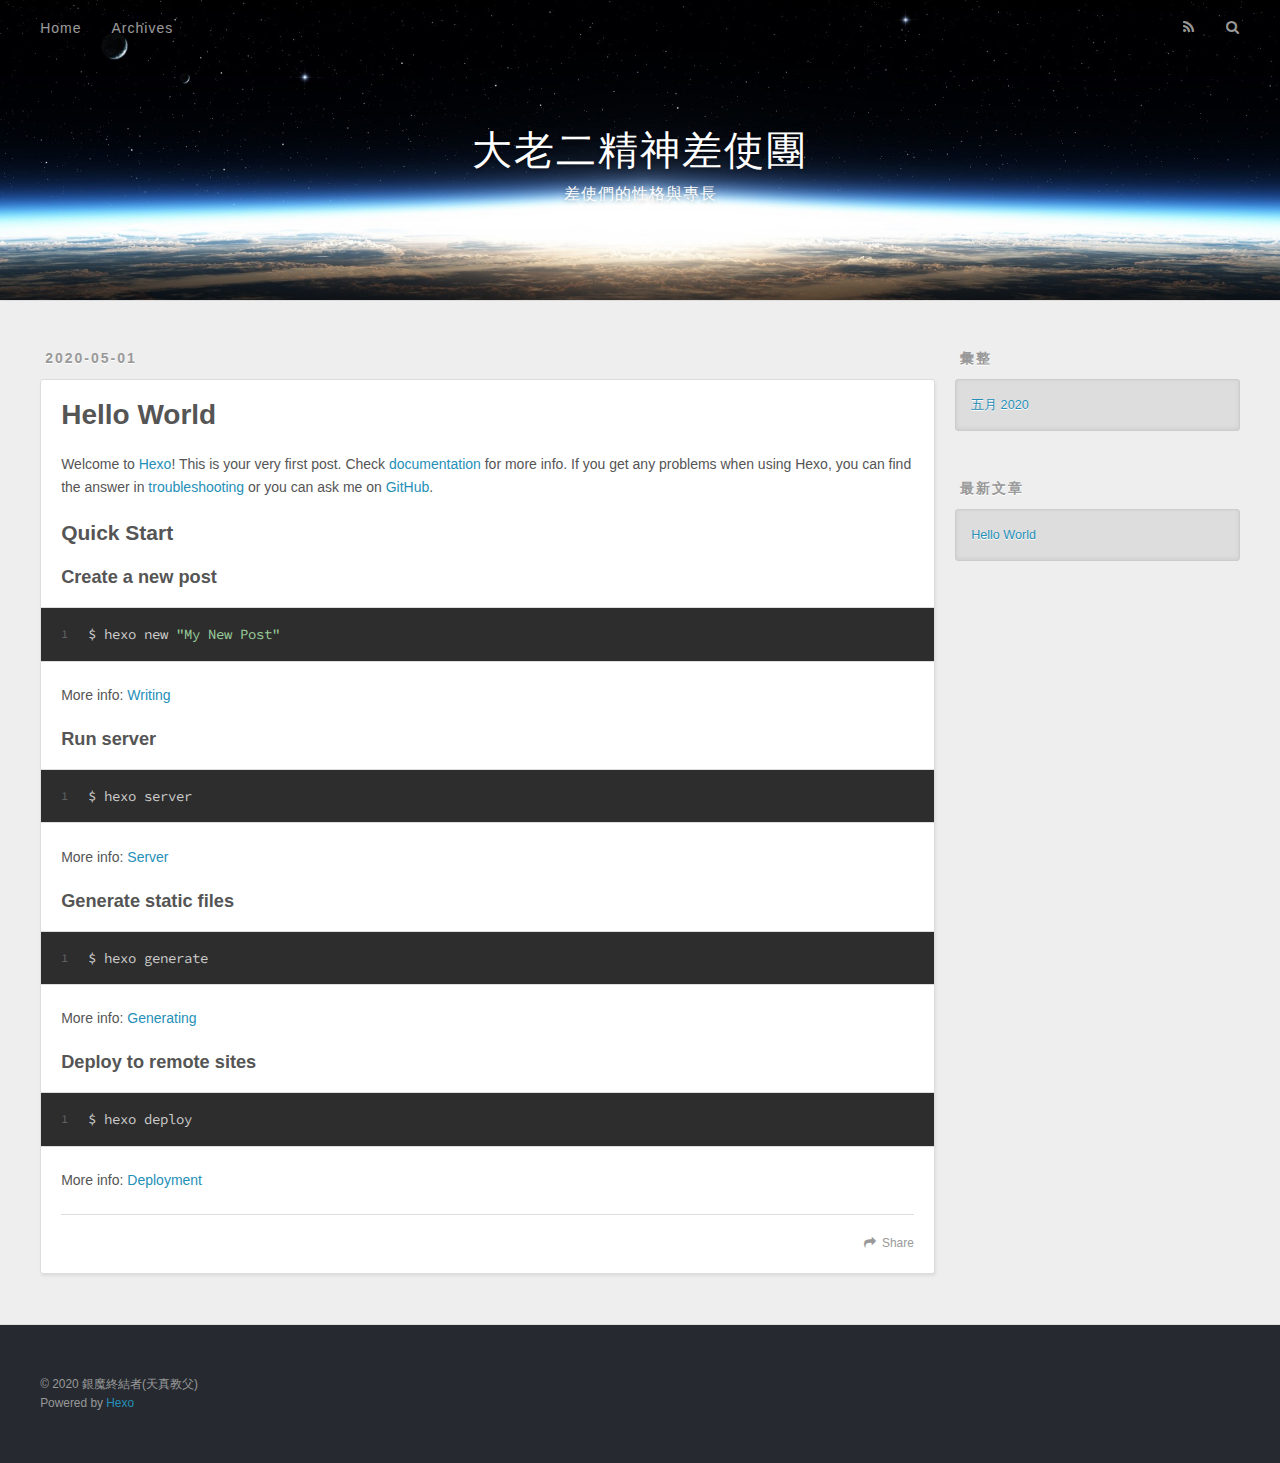
==== index.html @ 36cff86a "Site updated: 2020-05-01 23:22:20" ====
<!DOCTYPE html>
<html>
<head>
  <meta charset="utf-8">
  

  
  <title>大老二精神差使團</title>
  <meta name="viewport" content="width=device-width, initial-scale=1, maximum-scale=1">
  <meta name="description" content="歡迎進入大老二的精神世界，探討自己的性格有哪些類型">
<meta property="og:type" content="website">
<meta property="og:title" content="大老二精神差使團">
<meta property="og:url" content="http://tracy-cloud.github.io/index.html">
<meta property="og:site_name" content="大老二精神差使團">
<meta property="og:description" content="歡迎進入大老二的精神世界，探討自己的性格有哪些類型">
<meta property="og:locale" content="zh_TW">
<meta property="article:author" content="銀魔終結者(天真教父)">
<meta property="article:tag" content="顧問團、精神差使團、大老二">
<meta name="twitter:card" content="summary">
  
    <link rel="alternate" href="/atom.xml" title="大老二精神差使團" type="application/atom+xml">
  
  
    <link rel="icon" href="/favicon.png">
  
  
    <link href="//fonts.googleapis.com/css?family=Source+Code+Pro" rel="stylesheet" type="text/css">
  
  
<link rel="stylesheet" href="/css/style.css">

<meta name="generator" content="Hexo 4.2.0"></head>

<body>
  <div id="container">
    <div id="wrap">
      <header id="header">
  <div id="banner"></div>
  <div id="header-outer" class="outer">
    <div id="header-title" class="inner">
      <h1 id="logo-wrap">
        <a href="/" id="logo">大老二精神差使團</a>
      </h1>
      
        <h2 id="subtitle-wrap">
          <a href="/" id="subtitle">差使們的性格與專長</a>
        </h2>
      
    </div>
    <div id="header-inner" class="inner">
      <nav id="main-nav">
        <a id="main-nav-toggle" class="nav-icon"></a>
        
          <a class="main-nav-link" href="/">Home</a>
        
          <a class="main-nav-link" href="/archives">Archives</a>
        
      </nav>
      <nav id="sub-nav">
        
          <a id="nav-rss-link" class="nav-icon" href="/atom.xml" title="RSS Feed"></a>
        
        <a id="nav-search-btn" class="nav-icon" title="搜尋"></a>
      </nav>
      <div id="search-form-wrap">
        <form action="//google.com/search" method="get" accept-charset="UTF-8" class="search-form"><input type="search" name="q" class="search-form-input" placeholder="Search"><button type="submit" class="search-form-submit">&#xF002;</button><input type="hidden" name="sitesearch" value="http://Tracy-cloud.github.io"></form>
      </div>
    </div>
  </div>
</header>
      <div class="outer">
        <section id="main">
  
    <article id="post-hello-world" class="article article-type-post" itemscope itemprop="blogPost">
  <div class="article-meta">
    <a href="/2020/05/01/hello-world/" class="article-date">
  <time datetime="2020-05-01T14:56:53.079Z" itemprop="datePublished">2020-05-01</time>
</a>
    
  </div>
  <div class="article-inner">
    
    
      <header class="article-header">
        
  
    <h1 itemprop="name">
      <a class="article-title" href="/2020/05/01/hello-world/">Hello World</a>
    </h1>
  

      </header>
    
    <div class="article-entry" itemprop="articleBody">
      
        <p>Welcome to <a href="https://hexo.io/" target="_blank" rel="noopener">Hexo</a>! This is your very first post. Check <a href="https://hexo.io/docs/" target="_blank" rel="noopener">documentation</a> for more info. If you get any problems when using Hexo, you can find the answer in <a href="https://hexo.io/docs/troubleshooting.html" target="_blank" rel="noopener">troubleshooting</a> or you can ask me on <a href="https://github.com/hexojs/hexo/issues" target="_blank" rel="noopener">GitHub</a>.</p>
<h2 id="Quick-Start"><a href="#Quick-Start" class="headerlink" title="Quick Start"></a>Quick Start</h2><h3 id="Create-a-new-post"><a href="#Create-a-new-post" class="headerlink" title="Create a new post"></a>Create a new post</h3><figure class="highlight bash"><table><tr><td class="gutter"><pre><span class="line">1</span><br></pre></td><td class="code"><pre><span class="line">$ hexo new <span class="string">"My New Post"</span></span><br></pre></td></tr></table></figure>

<p>More info: <a href="https://hexo.io/docs/writing.html" target="_blank" rel="noopener">Writing</a></p>
<h3 id="Run-server"><a href="#Run-server" class="headerlink" title="Run server"></a>Run server</h3><figure class="highlight bash"><table><tr><td class="gutter"><pre><span class="line">1</span><br></pre></td><td class="code"><pre><span class="line">$ hexo server</span><br></pre></td></tr></table></figure>

<p>More info: <a href="https://hexo.io/docs/server.html" target="_blank" rel="noopener">Server</a></p>
<h3 id="Generate-static-files"><a href="#Generate-static-files" class="headerlink" title="Generate static files"></a>Generate static files</h3><figure class="highlight bash"><table><tr><td class="gutter"><pre><span class="line">1</span><br></pre></td><td class="code"><pre><span class="line">$ hexo generate</span><br></pre></td></tr></table></figure>

<p>More info: <a href="https://hexo.io/docs/generating.html" target="_blank" rel="noopener">Generating</a></p>
<h3 id="Deploy-to-remote-sites"><a href="#Deploy-to-remote-sites" class="headerlink" title="Deploy to remote sites"></a>Deploy to remote sites</h3><figure class="highlight bash"><table><tr><td class="gutter"><pre><span class="line">1</span><br></pre></td><td class="code"><pre><span class="line">$ hexo deploy</span><br></pre></td></tr></table></figure>

<p>More info: <a href="https://hexo.io/docs/one-command-deployment.html" target="_blank" rel="noopener">Deployment</a></p>

      
    </div>
    <footer class="article-footer">
      <a data-url="http://tracy-cloud.github.io/2020/05/01/hello-world/" data-id="ck9ocinvw0000j4vph71w28mg" class="article-share-link">Share</a>
      
      
    </footer>
  </div>
  
</article>


  


</section>
        
          <aside id="sidebar">
  
    

  
    

  
    
  
    
  <div class="widget-wrap">
    <h3 class="widget-title">彙整</h3>
    <div class="widget">
      <ul class="archive-list"><li class="archive-list-item"><a class="archive-list-link" href="/archives/2020/05/">五月 2020</a></li></ul>
    </div>
  </div>


  
    
  <div class="widget-wrap">
    <h3 class="widget-title">最新文章</h3>
    <div class="widget">
      <ul>
        
          <li>
            <a href="/2020/05/01/hello-world/">Hello World</a>
          </li>
        
      </ul>
    </div>
  </div>

  
</aside>
        
      </div>
      <footer id="footer">
  
  <div class="outer">
    <div id="footer-info" class="inner">
      &copy; 2020 銀魔終結者(天真教父)<br>
      Powered by <a href="http://hexo.io/" target="_blank">Hexo</a>
    </div>
  </div>
</footer>
    </div>
    <nav id="mobile-nav">
  
    <a href="/" class="mobile-nav-link">Home</a>
  
    <a href="/archives" class="mobile-nav-link">Archives</a>
  
</nav>
    

<script src="//ajax.googleapis.com/ajax/libs/jquery/2.0.3/jquery.min.js"></script>


  
<link rel="stylesheet" href="/fancybox/jquery.fancybox.css">

  
<script src="/fancybox/jquery.fancybox.pack.js"></script>




<script src="/js/script.js"></script>




  </div>
</body>
</html>
---- css/style.css ----
body {
  width: 100%;
}
body:before,
body:after {
  content: "";
  display: table;
}
body:after {
  clear: both;
}
html,
body,
div,
span,
applet,
object,
iframe,
h1,
h2,
h3,
h4,
h5,
h6,
p,
blockquote,
pre,
a,
abbr,
acronym,
address,
big,
cite,
code,
del,
dfn,
em,
img,
ins,
kbd,
q,
s,
samp,
small,
strike,
strong,
sub,
sup,
tt,
var,
dl,
dt,
dd,
ol,
ul,
li,
fieldset,
form,
label,
legend,
table,
caption,
tbody,
tfoot,
thead,
tr,
th,
td {
  margin: 0;
  padding: 0;
  border: 0;
  outline: 0;
  font-weight: inherit;
  font-style: inherit;
  font-family: inherit;
  font-size: 100%;
  vertical-align: baseline;
}
body {
  line-height: 1;
  color: #000;
  background: #fff;
}
ol,
ul {
  list-style: none;
}
table {
  border-collapse: separate;
  border-spacing: 0;
  vertical-align: middle;
}
caption,
th,
td {
  text-align: left;
  font-weight: normal;
  vertical-align: middle;
}
a img {
  border: none;
}
input,
button {
  margin: 0;
  padding: 0;
}
input::-moz-focus-inner,
button::-moz-focus-inner {
  border: 0;
  padding: 0;
}
@font-face {
  font-family: FontAwesome;
  font-style: normal;
  font-weight: normal;
  src: url("fonts/fontawesome-webfont.eot?v=#4.0.3");
  src: url("fonts/fontawesome-webfont.eot?#iefix&v=#4.0.3") format("embedded-opentype"), url("fonts/fontawesome-webfont.woff?v=#4.0.3") format("woff"), url("fonts/fontawesome-webfont.ttf?v=#4.0.3") format("truetype"), url("fonts/fontawesome-webfont.svg#fontawesomeregular?v=#4.0.3") format("svg");
}
html,
body,
#container {
  height: 100%;
}
body {
  background: #eee;
  font: 14px -apple-system, BlinkMacSystemFont, "Segoe UI", "Roboto", "Oxygen", "Ubuntu", "Cantarell", "Fira Sans", "Droid Sans", "Helvetica Neue", sans-serif;
  -webkit-text-size-adjust: 100%;
}
.outer {
  max-width: 1220px;
  margin: 0 auto;
  padding: 0 20px;
}
.outer:before,
.outer:after {
  content: "";
  display: table;
}
.outer:after {
  clear: both;
}
.inner {
  display: inline;
  float: left;
  width: 98.33333333333333%;
  margin: 0 0.833333333333333%;
}
.left,
.alignleft {
  float: left;
}
.right,
.alignright {
  float: right;
}
.clear {
  clear: both;
}
#container {
  position: relative;
}
.mobile-nav-on {
  overflow: hidden;
}
#wrap {
  height: 100%;
  width: 100%;
  position: absolute;
  top: 0;
  left: 0;
  -webkit-transition: 0.2s ease-out;
  -moz-transition: 0.2s ease-out;
  -ms-transition: 0.2s ease-out;
  transition: 0.2s ease-out;
  z-index: 1;
  background: #eee;
}
.mobile-nav-on #wrap {
  left: 280px;
}
@media screen and (min-width: 768px) {
  #main {
    display: inline;
    float: left;
    width: 73.33333333333333%;
    margin: 0 0.833333333333333%;
  }
}
.article-date,
.article-category-link,
.archive-year,
.widget-title {
  text-decoration: none;
  text-transform: uppercase;
  letter-spacing: 2px;
  color: #999;
  margin-bottom: 1em;
  margin-left: 5px;
  line-height: 1em;
  text-shadow: 0 1px #fff;
  font-weight: bold;
}
.article-inner,
.archive-article-inner {
  background: #fff;
  -webkit-box-shadow: 1px 2px 3px #ddd;
  box-shadow: 1px 2px 3px #ddd;
  border: 1px solid #ddd;
  border-radius: 3px;
}
.article-entry h1,
.widget h1 {
  font-size: 2em;
}
.article-entry h2,
.widget h2 {
  font-size: 1.5em;
}
.article-entry h3,
.widget h3 {
  font-size: 1.3em;
}
.article-entry h4,
.widget h4 {
  font-size: 1.2em;
}
.article-entry h5,
.widget h5 {
  font-size: 1em;
}
.article-entry h6,
.widget h6 {
  font-size: 1em;
  color: #999;
}
.article-entry hr,
.widget hr {
  border: 1px dashed #ddd;
}
.article-entry strong,
.widget strong {
  font-weight: bold;
}
.article-entry em,
.widget em,
.article-entry cite,
.widget cite {
  font-style: italic;
}
.article-entry sup,
.widget sup,
.article-entry sub,
.widget sub {
  font-size: 0.75em;
  line-height: 0;
  position: relative;
  vertical-align: baseline;
}
.article-entry sup,
.widget sup {
  top: -0.5em;
}
.article-entry sub,
.widget sub {
  bottom: -0.2em;
}
.article-entry small,
.widget small {
  font-size: 0.85em;
}
.article-entry acronym,
.widget acronym,
.article-entry abbr,
.widget abbr {
  border-bottom: 1px dotted;
}
.article-entry ul,
.widget ul,
.article-entry ol,
.widget ol,
.article-entry dl,
.widget dl {
  margin: 0 20px;
  line-height: 1.6em;
}
.article-entry ul ul,
.widget ul ul,
.article-entry ol ul,
.widget ol ul,
.article-entry ul ol,
.widget ul ol,
.article-entry ol ol,
.widget ol ol {
  margin-top: 0;
  margin-bottom: 0;
}
.article-entry ul,
.widget ul {
  list-style: disc;
}
.article-entry ol,
.widget ol {
  list-style: decimal;
}
.article-entry dt,
.widget dt {
  font-weight: bold;
}
#header {
  height: 300px;
  position: relative;
  border-bottom: 1px solid #ddd;
}
#header:before,
#header:after {
  content: "";
  position: absolute;
  left: 0;
  right: 0;
  height: 40px;
}
#header:before {
  top: 0;
  background: -webkit-linear-gradient(rgba(0,0,0,0.2), transparent);
  background: -moz-linear-gradient(rgba(0,0,0,0.2), transparent);
  background: -ms-linear-gradient(rgba(0,0,0,0.2), transparent);
  background: linear-gradient(rgba(0,0,0,0.2), transparent);
}
#header:after {
  bottom: 0;
  background: -webkit-linear-gradient(transparent, rgba(0,0,0,0.2));
  background: -moz-linear-gradient(transparent, rgba(0,0,0,0.2));
  background: -ms-linear-gradient(transparent, rgba(0,0,0,0.2));
  background: linear-gradient(transparent, rgba(0,0,0,0.2));
}
#header-outer {
  height: 100%;
  position: relative;
}
#header-inner {
  position: relative;
  overflow: hidden;
}
#banner {
  position: absolute;
  top: 0;
  left: 0;
  width: 100%;
  height: 100%;
  background: url("images/banner.jpg") center #000;
  -webkit-background-size: cover;
  -moz-background-size: cover;
  background-size: cover;
  z-index: -1;
}
#header-title {
  text-align: center;
  height: 40px;
  position: absolute;
  top: 50%;
  left: 0;
  margin-top: -20px;
}
#logo,
#subtitle {
  text-decoration: none;
  color: #fff;
  font-weight: 300;
  text-shadow: 0 1px 4px rgba(0,0,0,0.3);
}
#logo {
  font-size: 40px;
  line-height: 40px;
  letter-spacing: 2px;
}
#subtitle {
  font-size: 16px;
  line-height: 16px;
  letter-spacing: 1px;
}
#subtitle-wrap {
  margin-top: 16px;
}
#main-nav {
  float: left;
  margin-left: -15px;
}
.nav-icon,
.main-nav-link {
  float: left;
  color: #fff;
  opacity: 0.6;
  text-decoration: none;
  text-shadow: 0 1px rgba(0,0,0,0.2);
  -webkit-transition: opacity 0.2s;
  -moz-transition: opacity 0.2s;
  -ms-transition: opacity 0.2s;
  transition: opacity 0.2s;
  display: block;
  padding: 20px 15px;
}
.nav-icon:hover,
.main-nav-link:hover {
  opacity: 1;
}
.nav-icon {
  font-family: FontAwesome;
  text-align: center;
  font-size: 14px;
  width: 14px;
  height: 14px;
  padding: 20px 15px;
  position: relative;
  cursor: pointer;
}
.main-nav-link {
  font-weight: 300;
  letter-spacing: 1px;
}
@media screen and (max-width: 479px) {
  .main-nav-link {
    display: none;
  }
}
#main-nav-toggle {
  display: none;
}
#main-nav-toggle:before {
  content: "\f0c9";
}
@media screen and (max-width: 479px) {
  #main-nav-toggle {
    display: block;
  }
}
#sub-nav {
  float: right;
  margin-right: -15px;
}
#nav-rss-link:before {
  content: "\f09e";
}
#nav-search-btn:before {
  content: "\f002";
}
#search-form-wrap {
  position: absolute;
  top: 15px;
  width: 150px;
  height: 30px;
  right: -150px;
  opacity: 0;
  -webkit-transition: 0.2s ease-out;
  -moz-transition: 0.2s ease-out;
  -ms-transition: 0.2s ease-out;
  transition: 0.2s ease-out;
}
#search-form-wrap.on {
  opacity: 1;
  right: 0;
}
@media screen and (max-width: 479px) {
  #search-form-wrap {
    width: 100%;
    right: -100%;
  }
}
.search-form {
  position: absolute;
  top: 0;
  left: 0;
  right: 0;
  background: #fff;
  padding: 5px 15px;
  border-radius: 15px;
  -webkit-box-shadow: 0 0 10px rgba(0,0,0,0.3);
  box-shadow: 0 0 10px rgba(0,0,0,0.3);
}
.search-form-input {
  border: none;
  background: none;
  color: #555;
  width: 100%;
  font: 13px -apple-system, BlinkMacSystemFont, "Segoe UI", "Roboto", "Oxygen", "Ubuntu", "Cantarell", "Fira Sans", "Droid Sans", "Helvetica Neue", sans-serif;
  outline: none;
}
.search-form-input::-webkit-search-results-decoration,
.search-form-input::-webkit-search-cancel-button {
  -webkit-appearance: none;
}
.search-form-submit {
  position: absolute;
  top: 50%;
  right: 10px;
  margin-top: -7px;
  font: 13px FontAwesome;
  border: none;
  background: none;
  color: #bbb;
  cursor: pointer;
}
.search-form-submit:hover,
.search-form-submit:focus {
  color: #777;
}
.article {
  margin: 50px 0;
}
.article-inner {
  overflow: hidden;
}
.article-meta:before,
.article-meta:after {
  content: "";
  display: table;
}
.article-meta:after {
  clear: both;
}
.article-date {
  float: left;
}
.article-category {
  float: left;
  line-height: 1em;
  color: #ccc;
  text-shadow: 0 1px #fff;
  margin-left: 8px;
}
.article-category:before {
  content: "\2022";
}
.article-category-link {
  margin: 0 12px 1em;
}
.article-header {
  padding: 20px 20px 0;
}
.article-title {
  text-decoration: none;
  font-size: 2em;
  font-weight: bold;
  color: #555;
  line-height: 1.1em;
  -webkit-transition: color 0.2s;
  -moz-transition: color 0.2s;
  -ms-transition: color 0.2s;
  transition: color 0.2s;
}
a.article-title:hover {
  color: #258fb8;
}
.article-entry {
  color: #555;
  padding: 0 20px;
}
.article-entry:before,
.article-entry:after {
  content: "";
  display: table;
}
.article-entry:after {
  clear: both;
}
.article-entry p,
.article-entry table {
  line-height: 1.6em;
  margin: 1.6em 0;
}
.article-entry h1,
.article-entry h2,
.article-entry h3,
.article-entry h4,
.article-entry h5,
.article-entry h6 {
  font-weight: bold;
}
.article-entry h1,
.article-entry h2,
.article-entry h3,
.article-entry h4,
.article-entry h5,
.article-entry h6 {
  line-height: 1.1em;
  margin: 1.1em 0;
}
.article-entry a {
  color: #258fb8;
  text-decoration: none;
}
.article-entry a:hover {
  text-decoration: underline;
}
.article-entry ul,
.article-entry ol,
.article-entry dl {
  margin-top: 1.6em;
  margin-bottom: 1.6em;
}
.article-entry img,
.article-entry video {
  max-width: 100%;
  height: auto;
  display: block;
  margin: auto;
}
.article-entry iframe {
  border: none;
}
.article-entry table {
  width: 100%;
  border-collapse: collapse;
  border-spacing: 0;
}
.article-entry th {
  font-weight: bold;
  border-bottom: 3px solid #ddd;
  padding-bottom: 0.5em;
}
.article-entry td {
  border-bottom: 1px solid #ddd;
  padding: 10px 0;
}
.article-entry blockquote {
  font-family: Georgia, "Times New Roman", serif;
  font-size: 1.4em;
  margin: 1.6em 20px;
  text-align: center;
}
.article-entry blockquote footer {
  font-size: 14px;
  margin: 1.6em 0;
  font-family: -apple-system, BlinkMacSystemFont, "Segoe UI", "Roboto", "Oxygen", "Ubuntu", "Cantarell", "Fira Sans", "Droid Sans", "Helvetica Neue", sans-serif;
}
.article-entry blockquote footer cite:before {
  content: "—";
  padding: 0 0.5em;
}
.article-entry .pullquote {
  text-align: left;
  width: 45%;
  margin: 0;
}
.article-entry .pullquote.left {
  margin-left: 0.5em;
  margin-right: 1em;
}
.article-entry .pullquote.right {
  margin-right: 0.5em;
  margin-left: 1em;
}
.article-entry .caption {
  color: #999;
  display: block;
  font-size: 0.9em;
  margin-top: 0.5em;
  position: relative;
  text-align: center;
}
.article-entry .video-container {
  position: relative;
  padding-top: 56.25%;
  height: 0;
  overflow: hidden;
}
.article-entry .video-container iframe,
.article-entry .video-container object,
.article-entry .video-container embed {
  position: absolute;
  top: 0;
  left: 0;
  width: 100%;
  height: 100%;
  margin-top: 0;
}
.article-more-link a {
  display: inline-block;
  line-height: 1em;
  padding: 6px 15px;
  border-radius: 15px;
  background: #eee;
  color: #999;
  text-shadow: 0 1px #fff;
  text-decoration: none;
}
.article-more-link a:hover {
  background: #258fb8;
  color: #fff;
  text-decoration: none;
  text-shadow: 0 1px #1e7293;
}
.article-footer {
  font-size: 0.85em;
  line-height: 1.6em;
  border-top: 1px solid #ddd;
  padding-top: 1.6em;
  margin: 0 20px 20px;
}
.article-footer:before,
.article-footer:after {
  content: "";
  display: table;
}
.article-footer:after {
  clear: both;
}
.article-footer a {
  color: #999;
  text-decoration: none;
}
.article-footer a:hover {
  color: #555;
}
.article-tag-list-item {
  float: left;
  margin-right: 10px;
}
.article-tag-list-link:before {
  content: "#";
}
.article-comment-link {
  float: right;
}
.article-comment-link:before {
  content: "\f075";
  font-family: FontAwesome;
  padding-right: 8px;
}
.article-share-link {
  cursor: pointer;
  float: right;
  margin-left: 20px;
}
.article-share-link:before {
  content: "\f064";
  font-family: FontAwesome;
  padding-right: 6px;
}
#article-nav {
  position: relative;
}
#article-nav:before,
#article-nav:after {
  content: "";
  display: table;
}
#article-nav:after {
  clear: both;
}
@media screen and (min-width: 768px) {
  #article-nav {
    margin: 50px 0;
  }
  #article-nav:before {
    width: 8px;
    height: 8px;
    position: absolute;
    top: 50%;
    left: 50%;
    margin-top: -4px;
    margin-left: -4px;
    content: "";
    border-radius: 50%;
    background: #ddd;
    -webkit-box-shadow: 0 1px 2px #fff;
    box-shadow: 0 1px 2px #fff;
  }
}
.article-nav-link-wrap {
  text-decoration: none;
  text-shadow: 0 1px #fff;
  color: #999;
  -webkit-box-sizing: border-box;
  -moz-box-sizing: border-box;
  box-sizing: border-box;
  margin-top: 50px;
  text-align: center;
  display: block;
}
.article-nav-link-wrap:hover {
  color: #555;
}
@media screen and (min-width: 768px) {
  .article-nav-link-wrap {
    width: 50%;
    margin-top: 0;
  }
}
@media screen and (min-width: 768px) {
  #article-nav-newer {
    float: left;
    text-align: right;
    padding-right: 20px;
  }
}
@media screen and (min-width: 768px) {
  #article-nav-older {
    float: right;
    text-align: left;
    padding-left: 20px;
  }
}
.article-nav-caption {
  text-transform: uppercase;
  letter-spacing: 2px;
  color: #ddd;
  line-height: 1em;
  font-weight: bold;
}
#article-nav-newer .article-nav-caption {
  margin-right: -2px;
}
.article-nav-title {
  font-size: 0.85em;
  line-height: 1.6em;
  margin-top: 0.5em;
}
.article-share-box {
  position: absolute;
  display: none;
  background: #fff;
  -webkit-box-shadow: 1px 2px 10px rgba(0,0,0,0.2);
  box-shadow: 1px 2px 10px rgba(0,0,0,0.2);
  border-radius: 3px;
  margin-left: -145px;
  overflow: hidden;
  z-index: 1;
}
.article-share-box.on {
  display: block;
}
.article-share-input {
  width: 100%;
  background: none;
  -webkit-box-sizing: border-box;
  -moz-box-sizing: border-box;
  box-sizing: border-box;
  font: 14px -apple-system, BlinkMacSystemFont, "Segoe UI", "Roboto", "Oxygen", "Ubuntu", "Cantarell", "Fira Sans", "Droid Sans", "Helvetica Neue", sans-serif;
  padding: 0 15px;
  color: #555;
  outline: none;
  border: 1px solid #ddd;
  border-radius: 3px 3px 0 0;
  height: 36px;
  line-height: 36px;
}
.article-share-links {
  background: #eee;
}
.article-share-links:before,
.article-share-links:after {
  content: "";
  display: table;
}
.article-share-links:after {
  clear: both;
}
.article-share-twitter,
.article-share-facebook,
.article-share-pinterest,
.article-share-google {
  width: 50px;
  height: 36px;
  display: block;
  float: left;
  position: relative;
  color: #999;
  text-shadow: 0 1px #fff;
}
.article-share-twitter:before,
.article-share-facebook:before,
.article-share-pinterest:before,
.article-share-google:before {
  font-size: 20px;
  font-family: FontAwesome;
  width: 20px;
  height: 20px;
  position: absolute;
  top: 50%;
  left: 50%;
  margin-top: -10px;
  margin-left: -10px;
  text-align: center;
}
.article-share-twitter:hover,
.article-share-facebook:hover,
.article-share-pinterest:hover,
.article-share-google:hover {
  color: #fff;
}
.article-share-twitter:before {
  content: "\f099";
}
.article-share-twitter:hover {
  background: #00aced;
  text-shadow: 0 1px #008abe;
}
.article-share-facebook:before {
  content: "\f09a";
}
.article-share-facebook:hover {
  background: #3b5998;
  text-shadow: 0 1px #2f477a;
}
.article-share-pinterest:before {
  content: "\f0d2";
}
.article-share-pinterest:hover {
  background: #cb2027;
  text-shadow: 0 1px #a21a1f;
}
.article-share-google:before {
  content: "\f0d5";
}
.article-share-google:hover {
  background: #dd4b39;
  text-shadow: 0 1px #be3221;
}
.article-gallery {
  background: #000;
  position: relative;
}
.article-gallery-photos {
  position: relative;
  overflow: hidden;
}
.article-gallery-img {
  display: none;
  max-width: 100%;
}
.article-gallery-img:first-child {
  display: block;
}
.article-gallery-img.loaded {
  position: absolute;
  display: block;
}
.article-gallery-img img {
  display: block;
  max-width: 100%;
  margin: 0 auto;
}
#comments {
  background: #fff;
  -webkit-box-shadow: 1px 2px 3px #ddd;
  box-shadow: 1px 2px 3px #ddd;
  padding: 20px;
  border: 1px solid #ddd;
  border-radius: 3px;
  margin: 50px 0;
}
#comments a {
  color: #258fb8;
}
.archives-wrap {
  margin: 50px 0;
}
.archives:before,
.archives:after {
  content: "";
  display: table;
}
.archives:after {
  clear: both;
}
.archive-year-wrap {
  margin-bottom: 1em;
}
.archives {
  -webkit-column-gap: 10px;
  -moz-column-gap: 10px;
  column-gap: 10px;
}
@media screen and (min-width: 480px) and (max-width: 767px) {
  .archives {
    -webkit-column-count: 2;
    -moz-column-count: 2;
    column-count: 2;
  }
}
@media screen and (min-width: 768px) {
  .archives {
    -webkit-column-count: 3;
    -moz-column-count: 3;
    column-count: 3;
  }
}
.archive-article {
  -webkit-column-break-inside: avoid;
  page-break-inside: avoid;
  overflow: hidden;
  break-inside: avoid-column;
}
.archive-article-inner {
  padding: 10px;
  margin-bottom: 15px;
}
.archive-article-title {
  text-decoration: none;
  font-weight: bold;
  color: #555;
  -webkit-transition: color 0.2s;
  -moz-transition: color 0.2s;
  -ms-transition: color 0.2s;
  transition: color 0.2s;
  line-height: 1.6em;
}
.archive-article-title:hover {
  color: #258fb8;
}
.archive-article-footer {
  margin-top: 1em;
}
.archive-article-date {
  color: #999;
  text-decoration: none;
  font-size: 0.85em;
  line-height: 1em;
  margin-bottom: 0.5em;
  display: block;
}
#page-nav {
  margin: 50px auto;
  background: #fff;
  -webkit-box-shadow: 1px 2px 3px #ddd;
  box-shadow: 1px 2px 3px #ddd;
  border: 1px solid #ddd;
  border-radius: 3px;
  text-align: center;
  color: #999;
  overflow: hidden;
}
#page-nav:before,
#page-nav:after {
  content: "";
  display: table;
}
#page-nav:after {
  clear: both;
}
#page-nav a,
#page-nav span {
  padding: 10px 20px;
  line-height: 1;
  height: 2ex;
}
#page-nav a {
  color: #999;
  text-decoration: none;
}
#page-nav a:hover {
  background: #999;
  color: #fff;
}
#page-nav .prev {
  float: left;
}
#page-nav .next {
  float: right;
}
#page-nav .page-number {
  display: inline-block;
}
@media screen and (max-width: 479px) {
  #page-nav .page-number {
    display: none;
  }
}
#page-nav .current {
  color: #555;
  font-weight: bold;
}
#page-nav .space {
  color: #ddd;
}
#footer {
  background: #262a30;
  padding: 50px 0;
  border-top: 1px solid #ddd;
  color: #999;
}
#footer a {
  color: #258fb8;
  text-decoration: none;
}
#footer a:hover {
  text-decoration: underline;
}
#footer-info {
  line-height: 1.6em;
  font-size: 0.85em;
}
.article-entry pre,
.article-entry .highlight {
  background: #2d2d2d;
  margin: 0 -20px;
  padding: 15px 20px;
  border-style: solid;
  border-color: #ddd;
  border-width: 1px 0;
  overflow: auto;
  color: #ccc;
  line-height: 22.400000000000002px;
}
.article-entry .highlight .gutter pre,
.article-entry .gist .gist-file .gist-data .line-numbers {
  color: #666;
  font-size: 0.85em;
}
.article-entry pre,
.article-entry code {
  font-family: "Source Code Pro", Consolas, Monaco, Menlo, Consolas, monospace;
}
.article-entry code {
  background: #eee;
  text-shadow: 0 1px #fff;
  padding: 0 0.3em;
}
.article-entry pre code {
  background: none;
  text-shadow: none;
  padding: 0;
}
.article-entry .highlight pre {
  border: none;
  margin: 0;
  padding: 0;
}
.article-entry .highlight table {
  margin: 0;
  width: auto;
}
.article-entry .highlight td {
  border: none;
  padding: 0;
}
.article-entry .highlight figcaption {
  font-size: 0.85em;
  color: #999;
  line-height: 1em;
  margin-bottom: 1em;
}
.article-entry .highlight figcaption:before,
.article-entry .highlight figcaption:after {
  content: "";
  display: table;
}
.article-entry .highlight figcaption:after {
  clear: both;
}
.article-entry .highlight figcaption a {
  float: right;
}
.article-entry .highlight .gutter pre {
  text-align: right;
  padding-right: 20px;
}
.article-entry .highlight .line {
  height: 22.400000000000002px;
}
.article-entry .highlight .line.marked {
  background: #515151;
}
.article-entry .gist {
  margin: 0 -20px;
  border-style: solid;
  border-color: #ddd;
  border-width: 1px 0;
  background: #2d2d2d;
  padding: 15px 20px 15px 0;
}
.article-entry .gist .gist-file {
  border: none;
  font-family: "Source Code Pro", Consolas, Monaco, Menlo, Consolas, monospace;
  margin: 0;
}
.article-entry .gist .gist-file .gist-data {
  background: none;
  border: none;
}
.article-entry .gist .gist-file .gist-data .line-numbers {
  background: none;
  border: none;
  padding: 0 20px 0 0;
}
.article-entry .gist .gist-file .gist-data .line-data {
  padding: 0 !important;
}
.article-entry .gist .gist-file .highlight {
  margin: 0;
  padding: 0;
  border: none;
}
.article-entry .gist .gist-file .gist-meta {
  background: #2d2d2d;
  color: #999;
  font: 0.85em -apple-system, BlinkMacSystemFont, "Segoe UI", "Roboto", "Oxygen", "Ubuntu", "Cantarell", "Fira Sans", "Droid Sans", "Helvetica Neue", sans-serif;
  text-shadow: 0 0;
  padding: 0;
  margin-top: 1em;
  margin-left: 20px;
}
.article-entry .gist .gist-file .gist-meta a {
  color: #258fb8;
  font-weight: normal;
}
.article-entry .gist .gist-file .gist-meta a:hover {
  text-decoration: underline;
}
pre .comment,
pre .title {
  color: #999;
}
pre .variable,
pre .attribute,
pre .tag,
pre .regexp,
pre .ruby .constant,
pre .xml .tag .title,
pre .xml .pi,
pre .xml .doctype,
pre .html .doctype,
pre .css .id,
pre .css .class,
pre .css .pseudo {
  color: #f2777a;
}
pre .number,
pre .preprocessor,
pre .built_in,
pre .literal,
pre .params,
pre .constant {
  color: #f99157;
}
pre .class,
pre .ruby .class .title,
pre .css .rules .attribute {
  color: #9c9;
}
pre .string,
pre .value,
pre .inheritance,
pre .header,
pre .ruby .symbol,
pre .xml .cdata {
  color: #9c9;
}
pre .css .hexcolor {
  color: #6cc;
}
pre .function,
pre .python .decorator,
pre .python .title,
pre .ruby .function .title,
pre .ruby .title .keyword,
pre .perl .sub,
pre .javascript .title,
pre .coffeescript .title {
  color: #69c;
}
pre .keyword,
pre .javascript .function {
  color: #c9c;
}
@media screen and (max-width: 479px) {
  #mobile-nav {
    position: absolute;
    top: 0;
    left: 0;
    width: 280px;
    height: 100%;
    background: #191919;
    border-right: 1px solid #fff;
  }
}
@media screen and (max-width: 479px) {
  .mobile-nav-link {
    display: block;
    color: #999;
    text-decoration: none;
    padding: 15px 20px;
    font-weight: bold;
  }
  .mobile-nav-link:hover {
    color: #fff;
  }
}
@media screen and (min-width: 768px) {
  #sidebar {
    display: inline;
    float: left;
    width: 23.333333333333332%;
    margin: 0 0.833333333333333%;
  }
}
.widget-wrap {
  margin: 50px 0;
}
.widget {
  color: #777;
  text-shadow: 0 1px #fff;
  background: #ddd;
  -webkit-box-shadow: 0 -1px 4px #ccc inset;
  box-shadow: 0 -1px 4px #ccc inset;
  border: 1px solid #ccc;
  padding: 15px;
  border-radius: 3px;
}
.widget a {
  color: #258fb8;
  text-decoration: none;
}
.widget a:hover {
  text-decoration: underline;
}
.widget ul ul,
.widget ol ul,
.widget dl ul,
.widget ul ol,
.widget ol ol,
.widget dl ol,
.widget ul dl,
.widget ol dl,
.widget dl dl {
  margin-left: 15px;
  list-style: disc;
}
.widget {
  line-height: 1.6em;
  word-wrap: break-word;
  font-size: 0.9em;
}
.widget ul,
.widget ol {
  list-style: none;
  margin: 0;
}
.widget ul ul,
.widget ol ul,
.widget ul ol,
.widget ol ol {
  margin: 0 20px;
}
.widget ul ul,
.widget ol ul {
  list-style: disc;
}
.widget ul ol,
.widget ol ol {
  list-style: decimal;
}
.category-list-count,
.tag-list-count,
.archive-list-count {
  padding-left: 5px;
  color: #999;
  font-size: 0.85em;
}
.category-list-count:before,
.tag-list-count:before,
.archive-list-count:before {
  content: "(";
}
.category-list-count:after,
.tag-list-count:after,
.archive-list-count:after {
  content: ")";
}
.tagcloud a {
  margin-right: 5px;
  display: inline-block;
}
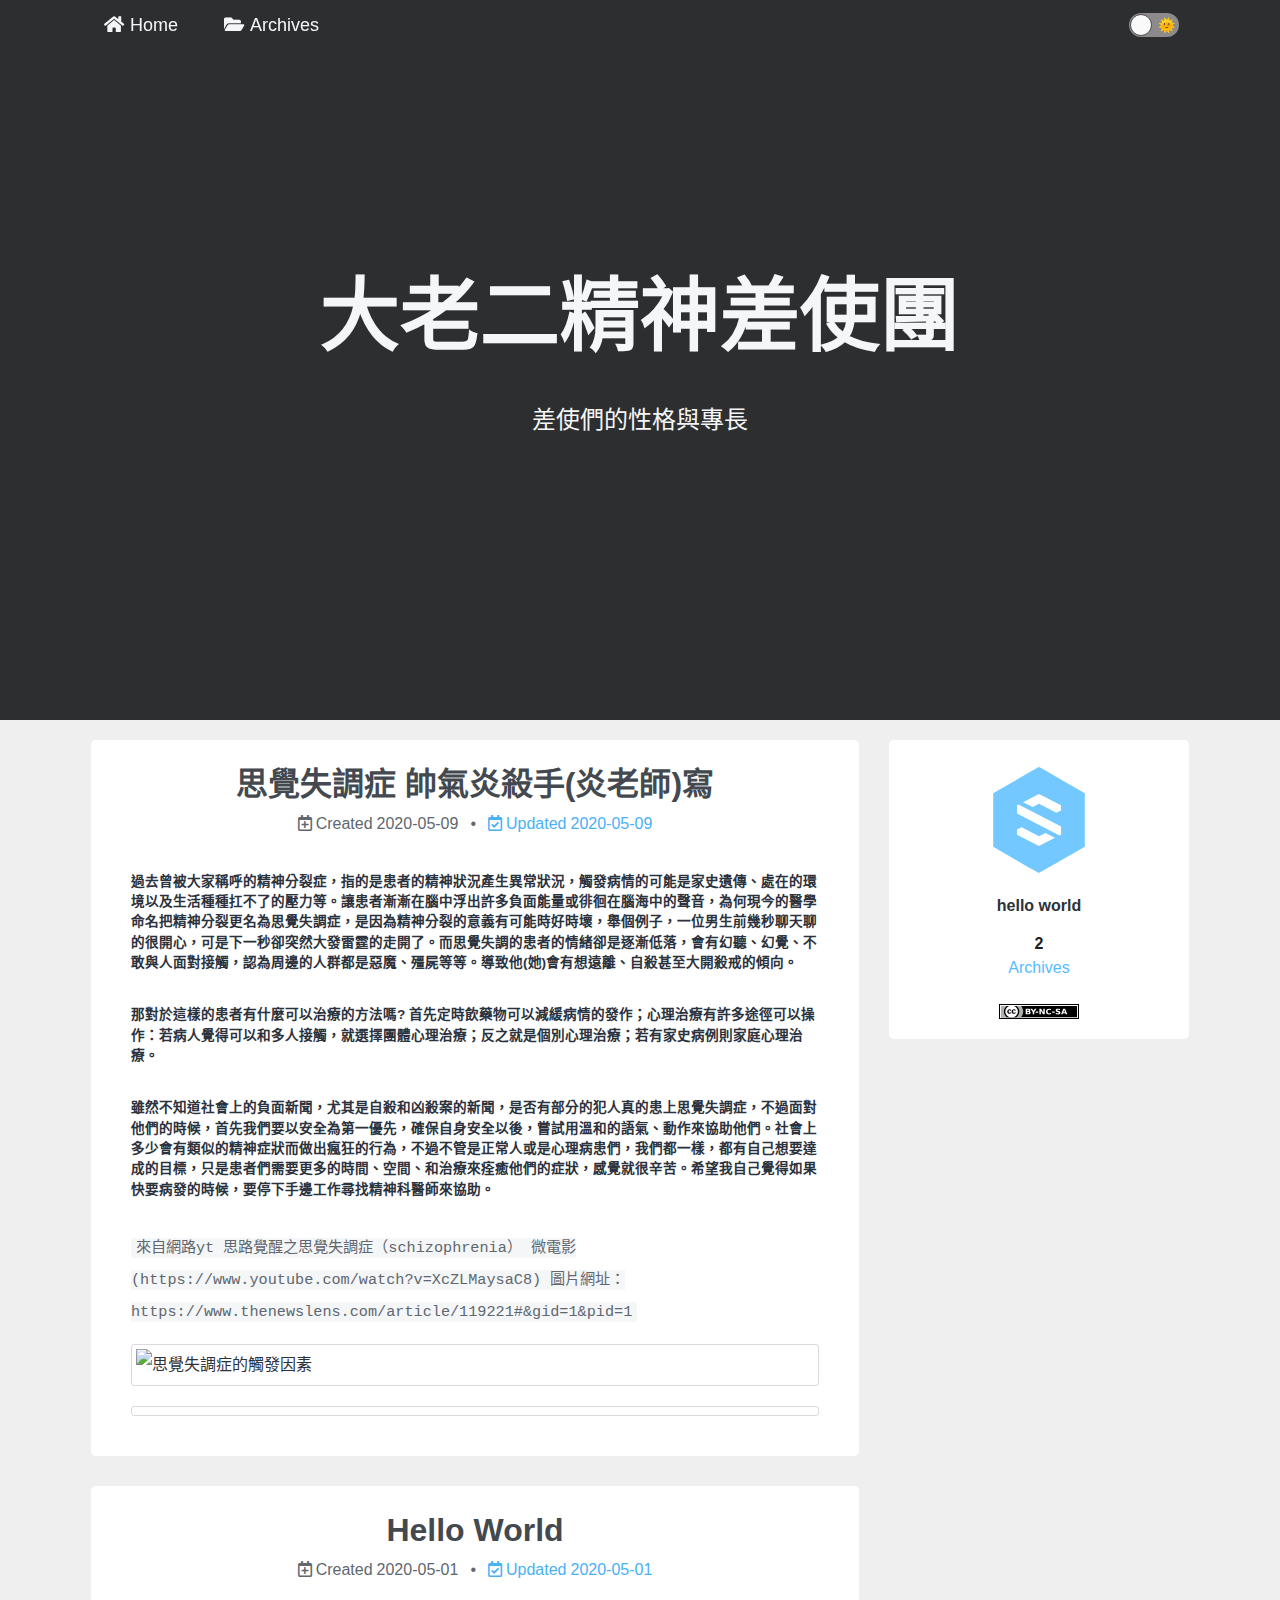
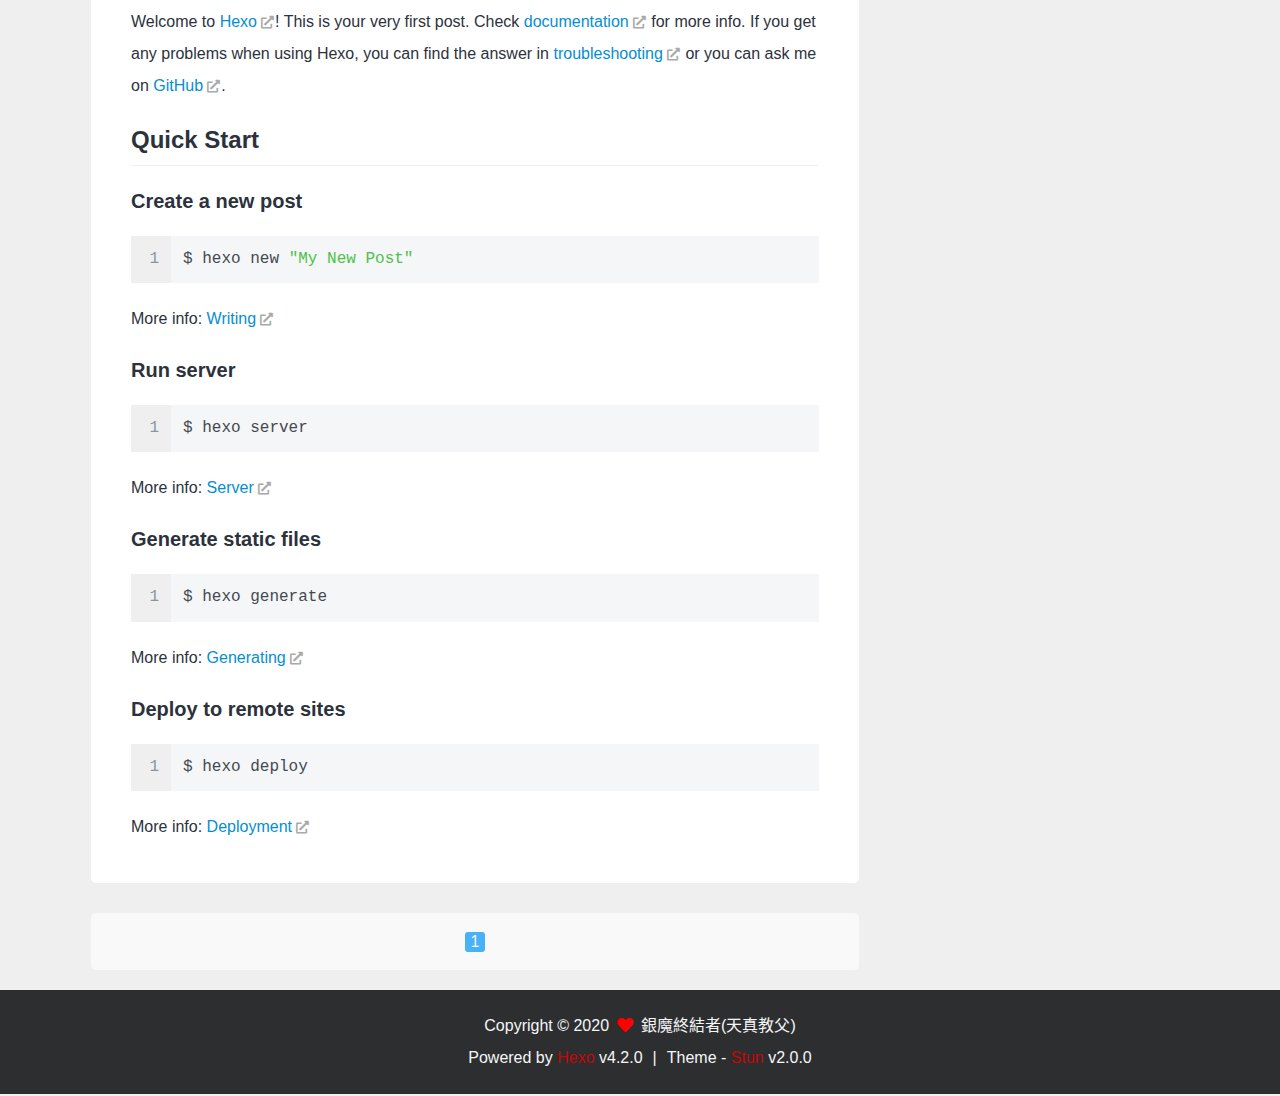
==== commit 4cdf5195: "Site updated: 2020-05-09 15:10:41" ====
--- a/index.html
+++ b/index.html
@@ -1,13 +1,4 @@
-<!DOCTYPE html>
-<html>
-<head>
-  <meta charset="utf-8">
-  
-
-  
-  <title>大老二精神差使團</title>
-  <meta name="viewport" content="width=device-width, initial-scale=1, maximum-scale=1">
-  <meta name="description" content="歡迎進入大老二的精神世界，探討自己的性格有哪些類型">
+<!DOCTYPE html><html lang="zh-TW"><head><meta charset="UTF-8"><meta http-equiv="X-UA-Compatible" content="IE=edge"><meta name="viewport" content="width=device-width, initial-scale=1"><meta name="format-detection" content="telephone=no"><meta name="apple-mobile-web-app-capable" content="yes"><meta name="apple-mobile-web-app-status-bar-style" content="black"><link rel="icon" href="/images/icons/favicon-16x16.png?v=2.0.0" type="image/png" sizes="16x16"><link rel="icon" href="/images/icons/favicon-32x32.png?v=2.0.0" type="image/png" sizes="32x32"><meta name="description" content="歡迎進入大老二的精神世界，探討自己的性格有哪些類型">
 <meta property="og:type" content="website">
 <meta property="og:title" content="大老二精神差使團">
 <meta property="og:url" content="http://tracy-cloud.github.io/index.html">
@@ -16,188 +7,68 @@
 <meta property="og:locale" content="zh_TW">
 <meta property="article:author" content="銀魔終結者(天真教父)">
 <meta property="article:tag" content="顧問團、精神差使團、大老二">
-<meta name="twitter:card" content="summary">
-  
-    <link rel="alternate" href="/atom.xml" title="大老二精神差使團" type="application/atom+xml">
-  
-  
-    <link rel="icon" href="/favicon.png">
-  
-  
-    <link href="//fonts.googleapis.com/css?family=Source+Code+Pro" rel="stylesheet" type="text/css">
-  
-  
-<link rel="stylesheet" href="/css/style.css">
+<meta name="twitter:card" content="summary"><meta name="keywords" content="銀魔終結者(天真教父), 大老二精神差使團"><meta name="description" content="歡迎進入大老二的精神世界，探討自己的性格有哪些類型"><title>大老二精神差使團</title><link ref="canonical" href="http://tracy-cloud.github.io/index.html"><link rel="dns-prefetch" href="https://cdn.jsdelivr.net"><link rel="stylesheet" href="https://cdn.jsdelivr.net/npm/@fortawesome/fontawesome-free@5.12.1/css/all.min.css" type="text/css"><link rel="stylesheet" href="/css/index.css?v=2.0.0"><script>var Stun = window.Stun || {};
+var CONFIG = {
+  root: '/',
+  algolia: undefined,
+  fontIcon: {"prompt":{"success":"fas fa-check-circle","info":"fas fa-arrow-circle-right","warning":"fas fa-exclamation-circle","error":"fas fa-times-circle"},"copyBtn":"fas fa-copy"},
+  sidebar: {"offsetTop":"20px","tocMaxDepth":6},
+  header: {"enable":true,"showOnPost":true,"scrollDownIcon":false},
+  postWidget: {"endText":true},
+  nightMode: {"enable":true},
+  back2top: {"enable":true},
+  codeblock: {"style":"default","highlight":"light","wordWrap":false},
+  reward: false,
+  fancybox: false,
+  zoomImage: {"gapAside":"20px"},
+  galleryWaterfall: undefined,
+  lazyload: false,
+  pjax: undefined,
+  externalLink: {"icon":{"enable":true,"name":"fas fa-external-link-alt"}},
+  shortcuts: undefined,
+  prompt: {"copyButton":"Copy","copySuccess":"Copy Success","copyError":"Copy Error"},
+  sourcePath: {"js":"js","css":"css","images":"images"},
+};
 
-<meta name="generator" content="Hexo 4.2.0"></head>
+window.CONFIG = CONFIG;</script><meta name="generator" content="Hexo 4.2.0"></head><body><div class="container" id="container"><header class="header" id="header"><div class="header-inner"><nav class="header-nav header-nav--fixed"><div class="header-nav-inner"><div class="header-nav-menubtn"><i class="fas fa-bars"></i></div><div class="header-nav-menu"><div class="header-nav-menu-item"><a class="header-nav-menu-item__link" href="/"><span class="header-nav-menu-item__icon"><i class="fas fa-home"></i></span><span class="header-nav-menu-item__text">Home</span></a></div><div class="header-nav-menu-item"><a class="header-nav-menu-item__link" href="/archives/"><span class="header-nav-menu-item__icon"><i class="fas fa-folder-open"></i></span><span class="header-nav-menu-item__text">Archives</span></a></div></div><div class="header-nav-mode"><div class="mode"><div class="mode-track"><span class="mode-track-moon"></span><span class="mode-track-sun"></span></div><div class="mode-thumb"></div></div></div></div></nav><div class="header-banner"><div class="header-banner-info"><div class="header-banner-info__title">大老二精神差使團</div><div class="header-banner-info__subtitle">差使們的性格與專長</div></div></div></div></header><main class="main" id="main"><div class="main-inner"><div class="content-wrap" id="content-wrap"><div class="content content-home" id="content"><section class="postlist"><article class="postlist-item post"><header class="post-header"><h1 class="post-title"><a class="post-title__link" href="/2020/05/09/%E6%80%9D%E8%A6%BA%E5%A4%B1%E8%AA%BF%E7%97%87/">思覺失調症 帥氣炎殺手(炎老師)寫</a></h1><div class="post-meta"><span class="post-meta-item post-meta-item--createtime"><span class="post-meta-item__icon"><i class="far fa-calendar-plus"></i></span><span class="post-meta-item__info">Created</span><span class="post-meta-item__value">2020-05-09</span></span><span class="post-meta-item post-meta-item--updatetime"><span class="post-meta-item__icon"><i class="far fa-calendar-check"></i></span><span class="post-meta-item__info">Updated</span><span class="post-meta-item__value">2020-05-09</span></span></div></header><div class="post-body"><div class="post-excerpt">
+        <h6 id="過去曾被大家稱呼的精神分裂症，指的是患者的精神狀況產生異常狀況，觸發病情的可能是家史遺傳、處在的環境以及生活種種扛不了的壓力等。讓患者漸漸在腦中浮出許多負面能量或徘徊在腦海中的聲音，為何現今的醫學命名把精神分裂更名為思覺失調症，是因為精神分裂的意義有可能時好時壞，舉個例子，一位男生前幾秒聊天聊的很開心，可是下一秒卻突然大發雷霆的走開了。而思覺失調的患者的情緒卻是逐漸低落，會有幻聽、幻覺、不敢與人面對接觸，認為周邊的人群都是惡魔、殭屍等等。導致他-她-會有想遠離、自殺甚至大開殺戒的傾向。"   >
+          <a href="#過去曾被大家稱呼的精神分裂症，指的是患者的精神狀況產生異常狀況，觸發病情的可能是家史遺傳、處在的環境以及生活種種扛不了的壓力等。讓患者漸漸在腦中浮出許多負面能量或徘徊在腦海中的聲音，為何現今的醫學命名把精神分裂更名為思覺失調症，是因為精神分裂的意義有可能時好時壞，舉個例子，一位男生前幾秒聊天聊的很開心，可是下一秒卻突然大發雷霆的走開了。而思覺失調的患者的情緒卻是逐漸低落，會有幻聽、幻覺、不敢與人面對接觸，認為周邊的人群都是惡魔、殭屍等等。導致他-她-會有想遠離、自殺甚至大開殺戒的傾向。" class="heading-link"><i class="fas fa-link"></i></a>過去曾被大家稱呼的精神分裂症，指的是患者的精神狀況產生異常狀況，觸發病情的可能是家史遺傳、處在的環境以及生活種種扛不了的壓力等。讓患者漸漸在腦中浮出許多負面能量或徘徊在腦海中的聲音，為何現今的醫學命名把精神分裂更名為思覺失調症，是因為精神分裂的意義有可能時好時壞，舉個例子，一位男生前幾秒聊天聊的很開心，可是下一秒卻突然大發雷霆的走開了。而思覺失調的患者的情緒卻是逐漸低落，會有幻聽、幻覺、不敢與人面對接觸，認為周邊的人群都是惡魔、殭屍等等。導致他(她)會有想遠離、自殺甚至大開殺戒的傾向。</h6>
+      
+        <h6 id="那對於這樣的患者有什麼可以治療的方法嗎-首先定時飲藥物可以減緩病情的發作；心理治療有許多途徑可以操作：若病人覺得可以和多人接觸，就選擇團體心理治療；反之就是個別心理治療；若有家史病例則家庭心理治療。"   >
+          <a href="#那對於這樣的患者有什麼可以治療的方法嗎-首先定時飲藥物可以減緩病情的發作；心理治療有許多途徑可以操作：若病人覺得可以和多人接觸，就選擇團體心理治療；反之就是個別心理治療；若有家史病例則家庭心理治療。" class="heading-link"><i class="fas fa-link"></i></a>那對於這樣的患者有什麼可以治療的方法嗎? 首先定時飲藥物可以減緩病情的發作；心理治療有許多途徑可以操作：若病人覺得可以和多人接觸，就選擇團體心理治療；反之就是個別心理治療；若有家史病例則家庭心理治療。</h6>
+      
+        <h6 id="雖然不知道社會上的負面新聞，尤其是自殺和凶殺案的新聞，是否有部分的犯人真的患上思覺失調症，不過面對他們的時候，首先我們要以安全為第一優先，確保自身安全以後，嘗試用溫和的語氣、動作來協助他們。社會上多少會有類似的精神症狀而做出瘋狂的行為，不過不管是正常人或是心理病患們，我們都一樣，都有自己想要達成的目標，只是患者們需要更多的時間、空間、和治療來痊癒他們的症狀，感覺就很辛苦。希望我自己覺得如果快要病發的時候，要停下手邊工作尋找精神科醫師來協助。"   >
+          <a href="#雖然不知道社會上的負面新聞，尤其是自殺和凶殺案的新聞，是否有部分的犯人真的患上思覺失調症，不過面對他們的時候，首先我們要以安全為第一優先，確保自身安全以後，嘗試用溫和的語氣、動作來協助他們。社會上多少會有類似的精神症狀而做出瘋狂的行為，不過不管是正常人或是心理病患們，我們都一樣，都有自己想要達成的目標，只是患者們需要更多的時間、空間、和治療來痊癒他們的症狀，感覺就很辛苦。希望我自己覺得如果快要病發的時候，要停下手邊工作尋找精神科醫師來協助。" class="heading-link"><i class="fas fa-link"></i></a>雖然不知道社會上的負面新聞，尤其是自殺和凶殺案的新聞，是否有部分的犯人真的患上思覺失調症，不過面對他們的時候，首先我們要以安全為第一優先，確保自身安全以後，嘗試用溫和的語氣、動作來協助他們。社會上多少會有類似的精神症狀而做出瘋狂的行為，不過不管是正常人或是心理病患們，我們都一樣，都有自己想要達成的目標，只是患者們需要更多的時間、空間、和治療來痊癒他們的症狀，感覺就很辛苦。希望我自己覺得如果快要病發的時候，要停下手邊工作尋找精神科醫師來協助。</h6>
+      <pre><code>來自網路yt 思路覺醒之思覺失調症（schizophrenia） 微電影
+(https://www.youtube.com/watch?v=XcZLMaysaC8)
+圖片網址：https://www.thenewslens.com/article/119221#&amp;gid=1&amp;pid=1</code></pre><p><img   src="https://image2.thenewslens.com/2019/5/w491nvsz5jfw1zdcao0u9wpe5dia0l.jpg?q=80" style=""  alt="思覺失調症的觸發因素"></p>
+<p><img   src="https://encrypted-tbn0.gstatic.com/images?q=tbn%3AANd9GcRdG6-D56kFcHfMprVPgBVNtfD6MradJYjowHv7QOYcX_6ha_KY&usqp=CAU" style=""  alt=""></p>
+</div></div></article><article class="postlist-item post"><header class="post-header"><h1 class="post-title"><a class="post-title__link" href="/2020/05/01/hello-world/">Hello World</a></h1><div class="post-meta"><span class="post-meta-item post-meta-item--createtime"><span class="post-meta-item__icon"><i class="far fa-calendar-plus"></i></span><span class="post-meta-item__info">Created</span><span class="post-meta-item__value">2020-05-01</span></span><span class="post-meta-item post-meta-item--updatetime"><span class="post-meta-item__icon"><i class="far fa-calendar-check"></i></span><span class="post-meta-item__info">Updated</span><span class="post-meta-item__value">2020-05-01</span></span></div></header><div class="post-body"><div class="post-excerpt"><p>Welcome to <span class="exturl"><a class="exturl__link"   href="https://hexo.io/"  target="_blank" rel="noopener">Hexo</a><span class="exturl__icon"><i class="fas fa-external-link-alt"></i></span></span>! This is your very first post. Check <span class="exturl"><a class="exturl__link"   href="https://hexo.io/docs/"  target="_blank" rel="noopener">documentation</a><span class="exturl__icon"><i class="fas fa-external-link-alt"></i></span></span> for more info. If you get any problems when using Hexo, you can find the answer in <span class="exturl"><a class="exturl__link"   href="https://hexo.io/docs/troubleshooting.html"  target="_blank" rel="noopener">troubleshooting</a><span class="exturl__icon"><i class="fas fa-external-link-alt"></i></span></span> or you can ask me on <span class="exturl"><a class="exturl__link"   href="https://github.com/hexojs/hexo/issues"  target="_blank" rel="noopener">GitHub</a><span class="exturl__icon"><i class="fas fa-external-link-alt"></i></span></span>.</p>
 
-<body>
-  <div id="container">
-    <div id="wrap">
-      <header id="header">
-  <div id="banner"></div>
-  <div id="header-outer" class="outer">
-    <div id="header-title" class="inner">
-      <h1 id="logo-wrap">
-        <a href="/" id="logo">大老二精神差使團</a>
-      </h1>
+        <h2 id="Quick-Start"   >
+          <a href="#Quick-Start" class="heading-link"><i class="fas fa-link"></i></a>Quick Start</h2>
       
-        <h2 id="subtitle-wrap">
-          <a href="/" id="subtitle">差使們的性格與專長</a>
-        </h2>
-      
-    </div>
-    <div id="header-inner" class="inner">
-      <nav id="main-nav">
-        <a id="main-nav-toggle" class="nav-icon"></a>
-        
-          <a class="main-nav-link" href="/">Home</a>
-        
-          <a class="main-nav-link" href="/archives">Archives</a>
-        
-      </nav>
-      <nav id="sub-nav">
-        
-          <a id="nav-rss-link" class="nav-icon" href="/atom.xml" title="RSS Feed"></a>
-        
-        <a id="nav-search-btn" class="nav-icon" title="搜尋"></a>
-      </nav>
-      <div id="search-form-wrap">
-        <form action="//google.com/search" method="get" accept-charset="UTF-8" class="search-form"><input type="search" name="q" class="search-form-input" placeholder="Search"><button type="submit" class="search-form-submit">&#xF002;</button><input type="hidden" name="sitesearch" value="http://Tracy-cloud.github.io"></form>
-      </div>
-    </div>
-  </div>
-</header>
-      <div class="outer">
-        <section id="main">
-  
-    <article id="post-hello-world" class="article article-type-post" itemscope itemprop="blogPost">
-  <div class="article-meta">
-    <a href="/2020/05/01/hello-world/" class="article-date">
-  <time datetime="2020-05-01T14:56:53.079Z" itemprop="datePublished">2020-05-01</time>
-</a>
-    
-  </div>
-  <div class="article-inner">
-    
-    
-      <header class="article-header">
-        
-  
-    <h1 itemprop="name">
-      <a class="article-title" href="/2020/05/01/hello-world/">Hello World</a>
-    </h1>
-  
+        <h3 id="Create-a-new-post"   >
+          <a href="#Create-a-new-post" class="heading-link"><i class="fas fa-link"></i></a>Create a new post</h3>
+      <figure class="highlight bash"><div class="table-container"><table><tr><td class="gutter"><pre><span class="line">1</span><br></pre></td><td class="code"><pre><span class="line">$ hexo new <span class="string">"My New Post"</span></span><br></pre></td></tr></table></div></figure>
 
-      </header>
-    
-    <div class="article-entry" itemprop="articleBody">
-      
-        <p>Welcome to <a href="https://hexo.io/" target="_blank" rel="noopener">Hexo</a>! This is your very first post. Check <a href="https://hexo.io/docs/" target="_blank" rel="noopener">documentation</a> for more info. If you get any problems when using Hexo, you can find the answer in <a href="https://hexo.io/docs/troubleshooting.html" target="_blank" rel="noopener">troubleshooting</a> or you can ask me on <a href="https://github.com/hexojs/hexo/issues" target="_blank" rel="noopener">GitHub</a>.</p>
-<h2 id="Quick-Start"><a href="#Quick-Start" class="headerlink" title="Quick Start"></a>Quick Start</h2><h3 id="Create-a-new-post"><a href="#Create-a-new-post" class="headerlink" title="Create a new post"></a>Create a new post</h3><figure class="highlight bash"><table><tr><td class="gutter"><pre><span class="line">1</span><br></pre></td><td class="code"><pre><span class="line">$ hexo new <span class="string">"My New Post"</span></span><br></pre></td></tr></table></figure>
+<p>More info: <span class="exturl"><a class="exturl__link"   href="https://hexo.io/docs/writing.html"  target="_blank" rel="noopener">Writing</a><span class="exturl__icon"><i class="fas fa-external-link-alt"></i></span></span></p>
 
-<p>More info: <a href="https://hexo.io/docs/writing.html" target="_blank" rel="noopener">Writing</a></p>
-<h3 id="Run-server"><a href="#Run-server" class="headerlink" title="Run server"></a>Run server</h3><figure class="highlight bash"><table><tr><td class="gutter"><pre><span class="line">1</span><br></pre></td><td class="code"><pre><span class="line">$ hexo server</span><br></pre></td></tr></table></figure>
+        <h3 id="Run-server"   >
+          <a href="#Run-server" class="heading-link"><i class="fas fa-link"></i></a>Run server</h3>
+      <figure class="highlight bash"><div class="table-container"><table><tr><td class="gutter"><pre><span class="line">1</span><br></pre></td><td class="code"><pre><span class="line">$ hexo server</span><br></pre></td></tr></table></div></figure>
 
-<p>More info: <a href="https://hexo.io/docs/server.html" target="_blank" rel="noopener">Server</a></p>
-<h3 id="Generate-static-files"><a href="#Generate-static-files" class="headerlink" title="Generate static files"></a>Generate static files</h3><figure class="highlight bash"><table><tr><td class="gutter"><pre><span class="line">1</span><br></pre></td><td class="code"><pre><span class="line">$ hexo generate</span><br></pre></td></tr></table></figure>
+<p>More info: <span class="exturl"><a class="exturl__link"   href="https://hexo.io/docs/server.html"  target="_blank" rel="noopener">Server</a><span class="exturl__icon"><i class="fas fa-external-link-alt"></i></span></span></p>
 
-<p>More info: <a href="https://hexo.io/docs/generating.html" target="_blank" rel="noopener">Generating</a></p>
-<h3 id="Deploy-to-remote-sites"><a href="#Deploy-to-remote-sites" class="headerlink" title="Deploy to remote sites"></a>Deploy to remote sites</h3><figure class="highlight bash"><table><tr><td class="gutter"><pre><span class="line">1</span><br></pre></td><td class="code"><pre><span class="line">$ hexo deploy</span><br></pre></td></tr></table></figure>
+        <h3 id="Generate-static-files"   >
+          <a href="#Generate-static-files" class="heading-link"><i class="fas fa-link"></i></a>Generate static files</h3>
+      <figure class="highlight bash"><div class="table-container"><table><tr><td class="gutter"><pre><span class="line">1</span><br></pre></td><td class="code"><pre><span class="line">$ hexo generate</span><br></pre></td></tr></table></div></figure>
 
-<p>More info: <a href="https://hexo.io/docs/one-command-deployment.html" target="_blank" rel="noopener">Deployment</a></p>
+<p>More info: <span class="exturl"><a class="exturl__link"   href="https://hexo.io/docs/generating.html"  target="_blank" rel="noopener">Generating</a><span class="exturl__icon"><i class="fas fa-external-link-alt"></i></span></span></p>
 
-      
-    </div>
-    <footer class="article-footer">
-      <a data-url="http://tracy-cloud.github.io/2020/05/01/hello-world/" data-id="ck9ocinvw0000j4vph71w28mg" class="article-share-link">Share</a>
-      
-      
-    </footer>
-  </div>
-  
-</article>
+        <h3 id="Deploy-to-remote-sites"   >
+          <a href="#Deploy-to-remote-sites" class="heading-link"><i class="fas fa-link"></i></a>Deploy to remote sites</h3>
+      <figure class="highlight bash"><div class="table-container"><table><tr><td class="gutter"><pre><span class="line">1</span><br></pre></td><td class="code"><pre><span class="line">$ hexo deploy</span><br></pre></td></tr></table></div></figure>
 
-
-  
-
-
-</section>
-        
-          <aside id="sidebar">
-  
-    
-
-  
-    
-
-  
-    
-  
-    
-  <div class="widget-wrap">
-    <h3 class="widget-title">彙整</h3>
-    <div class="widget">
-      <ul class="archive-list"><li class="archive-list-item"><a class="archive-list-link" href="/archives/2020/05/">五月 2020</a></li></ul>
-    </div>
-  </div>
-
-
-  
-    
-  <div class="widget-wrap">
-    <h3 class="widget-title">最新文章</h3>
-    <div class="widget">
-      <ul>
-        
-          <li>
-            <a href="/2020/05/01/hello-world/">Hello World</a>
-          </li>
-        
-      </ul>
-    </div>
-  </div>
-
-  
-</aside>
-        
-      </div>
-      <footer id="footer">
-  
-  <div class="outer">
-    <div id="footer-info" class="inner">
-      &copy; 2020 銀魔終結者(天真教父)<br>
-      Powered by <a href="http://hexo.io/" target="_blank">Hexo</a>
-    </div>
-  </div>
-</footer>
-    </div>
-    <nav id="mobile-nav">
-  
-    <a href="/" class="mobile-nav-link">Home</a>
-  
-    <a href="/archives" class="mobile-nav-link">Archives</a>
-  
-</nav>
-    
-
-<script src="//ajax.googleapis.com/ajax/libs/jquery/2.0.3/jquery.min.js"></script>
-
-
-  
-<link rel="stylesheet" href="/fancybox/jquery.fancybox.css">
-
-  
-<script src="/fancybox/jquery.fancybox.pack.js"></script>
-
-
-
-
-<script src="/js/script.js"></script>
-
-
-
-
-  </div>
-</body>
-</html>+<p>More info: <span class="exturl"><a class="exturl__link"   href="https://hexo.io/docs/one-command-deployment.html"  target="_blank" rel="noopener">Deployment</a><span class="exturl__icon"><i class="fas fa-external-link-alt"></i></span></span></p>
+</div></div></article></section><nav class="paginator"><div class="paginator-inner"><span class="page-number current">1</span></div></nav></div></div><div class="sidebar-wrap" id="sidebar-wrap"><aside class="sidebar" id="sidebar"><section class="sidebar-toc hide"></section><!-- ov = overview--><section class="sidebar-ov"><div class="sidebar-ov-author"><div class="sidebar-ov-author__avatar"><img class="sidebar-ov-author__avatar_img" src="/images/icons/stun-logo.svg" alt="avatar"></div><p class="sidebar-ov-author__text">hello world</p></div><div class="sidebar-ov-state"><a class="sidebar-ov-state-item sidebar-ov-state-item--posts" href="/archives/"><div class="sidebar-ov-state-item__count">2</div><div class="sidebar-ov-state-item__name">Archives</div></a></div><div class="sidebar-ov-cc"><a href="https://creativecommons.org/licenses/by-nc-sa/4.0/deed.zh_tw" target="_blank" rel="noopener" data-popover="Creative Commons" data-popover-pos="up"><img src="/images/cc-by-nc-sa.svg"></a></div></section></aside></div><div class="clearfix"></div></div></main><footer class="footer" id="footer"><div class="footer-inner"><div><span>Copyright © 2020</span><span class="footer__icon"><i class="fas fa-heart"></i></span><span>銀魔終結者(天真教父)</span></div><div><span>Powered by <a href="http://hexo.io/" title="Hexo" target="_blank" rel="noopener">Hexo</a></span><span> v4.2.0</span><span class="footer__devider">|</span><span>Theme - <a href="https://github.com/liuyib/hexo-theme-stun/" title="Stun" target="_blank" rel="noopener">Stun</a></span><span> v2.0.0</span></div></div></footer><div class="loading-bar" id="loading-bar"><div class="loading-bar__progress"></div></div><div class="back2top" id="back2top"><span class="back2top__icon"><i class="fas fa-rocket"></i></span></div></div><script src="https://cdn.jsdelivr.net/npm/jquery@v3.4.1/dist/jquery.min.js"></script><script src="https://cdn.jsdelivr.net/npm/velocity-animate@1.5.2/velocity.min.js"></script><script src="https://cdn.jsdelivr.net/npm/velocity-animate@1.5.2/velocity.ui.min.js"></script><script src="/js/utils.js?v=2.0.0"></script><script src="/js/stun-boot.js?v=2.0.0"></script><script src="/js/scroll.js?v=2.0.0"></script><script src="/js/header.js?v=2.0.0"></script><script src="/js/sidebar.js?v=2.0.0"></script></body></html>--- a/css/index.css
+++ b/css/index.css
@@ -0,0 +1,2460 @@
+html {
+  line-height: 1.15; /* 1 */
+  -webkit-text-size-adjust: 100%; /* 2 */
+}
+body {
+  margin: 0;
+}
+main {
+  display: block;
+}
+h1 {
+  margin: 0.67em 0;
+  font-size: 2em;
+}
+hr {
+  overflow: visible; /* 2 */
+  box-sizing: content-box; /* 1 */
+  height: 0; /* 1 */
+}
+pre {
+  font-family: monospace, monospace; /* 1 */
+  font-size: 1em; /* 2 */
+}
+a {
+  background-color: transparent;
+}
+abbr[title] {
+  border-bottom: none; /* 1 */
+  text-decoration: underline; /* 2 */
+  text-decoration: underline dotted; /* 2 */
+}
+b,
+strong {
+  font-weight: bolder;
+}
+code,
+kbd,
+samp {
+  font-family: monospace, monospace; /* 1 */
+  font-size: 1em; /* 2 */
+}
+small {
+  font-size: 80%;
+}
+sub,
+sup {
+  position: relative;
+  font-size: 75%;
+  line-height: 0;
+  vertical-align: baseline;
+}
+sub {
+  bottom: -0.25em;
+}
+sup {
+  top: -0.5em;
+}
+img {
+  border-style: none;
+}
+button,
+input,
+optgroup,
+select,
+textarea {
+  margin: 0; /* 2 */
+  font-family: inherit; /* 1 */
+  font-size: 100%; /* 1 */
+  line-height: 1.15; /* 1 */
+}
+button,
+input {
+  overflow: visible; /* 1 */
+}
+button,
+select {
+  text-transform: none; /* 1 */
+}
+button,
+[type='button'],
+[type='reset'],
+[type='submit'] {
+  -webkit-appearance: button;
+}
+button::-moz-focus-inner,
+[type='button']::-moz-focus-inner,
+[type='reset']::-moz-focus-inner,
+[type='submit']::-moz-focus-inner {
+  border-style: none;
+  padding: 0;
+}
+button:-moz-focusring,
+[type='button']:-moz-focusring,
+[type='reset']:-moz-focusring,
+[type='submit']:-moz-focusring {
+  outline: 1px dotted ButtonText;
+}
+fieldset {
+  padding: 0.35em 0.75em 0.625em;
+}
+legend {
+  display: table; /* 1 */
+  box-sizing: border-box; /* 1 */
+  padding: 0; /* 3 */
+  max-width: 100%; /* 1 */
+  white-space: normal; /* 1 */
+  color: inherit; /* 2 */
+}
+progress {
+  vertical-align: baseline;
+}
+textarea {
+  overflow: auto;
+}
+[type='checkbox'],
+[type='radio'] {
+  box-sizing: border-box; /* 1 */
+  padding: 0; /* 2 */
+}
+[type='number']::-webkit-inner-spin-button,
+[type='number']::-webkit-outer-spin-button {
+  height: auto;
+}
+[type='search'] {
+  outline-offset: -2px; /* 2 */
+  -webkit-appearance: textfield; /* 1 */
+}
+[type='search']::-webkit-search-decoration {
+  -webkit-appearance: none;
+}
+::-webkit-file-upload-button {
+  font: inherit; /* 2 */
+  -webkit-appearance: button; /* 1 */
+}
+details {
+  display: block;
+}
+summary {
+  display: list-item;
+}
+template {
+  display: none;
+}
+[hidden] {
+  display: none;
+}
+html {
+  line-height: 1.15; /* 1 */
+  -webkit-text-size-adjust: 100%; /* 2 */
+}
+body {
+  margin: 0;
+}
+main {
+  display: block;
+}
+h1 {
+  margin: 0.67em 0;
+  font-size: 2em;
+}
+hr {
+  overflow: visible; /* 2 */
+  -webkit-box-sizing: content-box;
+  -moz-box-sizing: content-box;
+  box-sizing: content-box; /* 1 */
+  height: 0; /* 1 */
+}
+pre {
+  font-family: monospace, monospace; /* 1 */
+  font-size: 1em; /* 2 */
+}
+a {
+  background-color: transparent;
+}
+abbr[title] {
+  border-bottom: none; /* 1 */
+  text-decoration: underline; /* 2 */
+  text-decoration: underline dotted; /* 2 */
+}
+b,
+strong {
+  font-weight: bolder;
+}
+code,
+kbd,
+samp {
+  font-family: monospace, monospace; /* 1 */
+  font-size: 1em; /* 2 */
+}
+small {
+  font-size: 80%;
+}
+sub,
+sup {
+  position: relative;
+  font-size: 75%;
+  line-height: 0;
+  vertical-align: baseline;
+}
+sub {
+  bottom: -0.25em;
+}
+sup {
+  top: -0.5em;
+}
+img {
+  border-style: none;
+}
+button,
+input,
+optgroup,
+select,
+textarea {
+  margin: 0; /* 2 */
+  font-family: inherit; /* 1 */
+  font-size: 100%; /* 1 */
+  line-height: 1.15; /* 1 */
+}
+button,
+input {
+  overflow: visible; /* 1 */
+}
+button,
+select {
+  text-transform: none; /* 1 */
+}
+button,
+[type='button'],
+[type='reset'],
+[type='submit'] {
+  -webkit-appearance: button;
+}
+button::-moz-focus-inner,
+[type='button']::-moz-focus-inner,
+[type='reset']::-moz-focus-inner,
+[type='submit']::-moz-focus-inner {
+  border-style: none;
+  padding: 0;
+}
+button:-moz-focusring,
+[type='button']:-moz-focusring,
+[type='reset']:-moz-focusring,
+[type='submit']:-moz-focusring {
+  outline: 1px dotted ButtonText;
+}
+fieldset {
+  padding: 0.35em 0.75em 0.625em;
+}
+legend {
+  display: table; /* 1 */
+  -webkit-box-sizing: border-box;
+  -moz-box-sizing: border-box;
+  box-sizing: border-box; /* 1 */
+  padding: 0; /* 3 */
+  max-width: 100%; /* 1 */
+  white-space: normal; /* 1 */
+  color: inherit; /* 2 */
+}
+progress {
+  vertical-align: baseline;
+}
+textarea {
+  overflow: auto;
+}
+[type='checkbox'],
+[type='radio'] {
+  -webkit-box-sizing: border-box;
+  -moz-box-sizing: border-box;
+  box-sizing: border-box; /* 1 */
+  padding: 0; /* 2 */
+}
+[type='number']::-webkit-inner-spin-button,
+[type='number']::-webkit-outer-spin-button {
+  height: auto;
+}
+[type='search'] {
+  outline-offset: -2px; /* 2 */
+  -webkit-appearance: textfield; /* 1 */
+}
+[type='search']::-webkit-search-decoration {
+  -webkit-appearance: none;
+}
+::-webkit-file-upload-button {
+  font: inherit; /* 2 */
+  -webkit-appearance: button; /* 1 */
+}
+details {
+  display: block;
+}
+summary {
+  display: list-item;
+}
+template {
+  display: none;
+}
+[hidden] {
+  display: none;
+}
+:root {
+  --color-gray-100: #fff;
+  --color-gray-150: #f9f9f9;
+  --color-gray-200: #f5f6f7;
+  --color-gray-250: #efefef;
+  --color-gray-300: #dadada;
+  --color-gray-400: #ccd0d5;
+  --color-gray-500: #bec3c9;
+  --color-gray-600: #8d949e;
+  --color-gray-650: #757474;
+  --color-gray-700: #606770;
+  --color-gray-800: #444950;
+  --color-gray-850: #303846;
+  --color-gray-900: #2c323c;
+  --color-gray-950: #1c1e21;
+  --color-font: var(--color-gray-900);
+  --color-card: var(--color-gray-100);
+  --color-blue-200: #ebeef5;
+}
+html.nightmode {
+  --color-gray-100: #1c1e21;
+  --color-gray-150: #2c323c;
+  --color-gray-200: #303846;
+  --color-gray-250: #444950;
+  --color-gray-300: #606770;
+  --color-gray-400: #757474;
+  --color-gray-500: #8d949e;
+  --color-gray-600: #bec3c9;
+  --color-gray-650: #ccd0d5;
+  --color-gray-700: #dadada;
+  --color-gray-800: #eaecef;
+  --color-gray-850: #f5f6f7;
+  --color-gray-900: #f9f9f9;
+  --color-gray-950: #fff;
+  --color-font: var(--color-gray-600);
+  --color-card: var(--color-gray-150);
+  --color-blue-200: #444950;
+}
+::selection {
+  color: #fff;
+  background-color: #8be0e1;
+}
+*,
+*::before,
+*::after {
+  -webkit-box-sizing: inherit;
+  -moz-box-sizing: inherit;
+  box-sizing: inherit;
+}
+html {
+  -webkit-box-sizing: border-box;
+  -moz-box-sizing: border-box;
+  box-sizing: border-box;
+  font-size: 20px;
+}
+body {
+  margin: 0;
+  padding: 0;
+  font-family: 'PingFang SC', 'Microsoft YaHei', sans-serif, Arial;
+  font-size: 14px;
+  line-height: 2;
+  color: var(--color-font);
+  background-color: var(--color-gray-250);
+}
+h1,
+h2,
+h3,
+h4,
+h5,
+h6 {
+  padding: 0;
+  font-family: 'PingFang SC', 'Microsoft YaHei', sans-serif, Arial;
+  font-weight: 700;
+  line-height: 1.5;
+}
+h1 {
+  font-size: 2em;
+}
+h2 {
+  font-size: 1.5em;
+}
+h3 {
+  font-size: 1.25em;
+}
+h4 {
+  font-size: 1em;
+}
+h5 {
+  font-size: 0.875em;
+}
+h6 {
+  font-size: 0.85em;
+}
+p {
+  margin: 0 0 1rem;
+}
+a {
+  text-decoration: none;
+  color: #058ed2;
+  background-color: transparent;
+  outline: none;
+  cursor: pointer;
+}
+img,
+video,
+iframe {
+  display: block;
+  margin-right: auto;
+  margin-left: auto;
+  max-width: 100%;
+}
+hr {
+  margin: 1rem 0;
+  border: 2px dashed #b8dcfd;
+  height: 0;
+}
+blockquote {
+  margin: 0;
+  border-left: 5px solid var(--color-gray-300);
+  padding: 0 1rem;
+  background-color: var(--color-gray-200);
+}
+blockquote cite::before {
+  content: '--';
+  padding: 0 0.25rem;
+}
+code {
+  white-space: normal;
+  word-wrap: break-word;
+  word-break: break-word;
+  border-radius: 3px;
+  padding: 1px 5px;
+  font-family: 'Source Code Pro', Consolas, Menlo, Monaco, 'Courier New', monospace;
+  font-size: 0.95em;
+  color: var(--color-gray-700);
+  background-color: var(--color-gray-200);
+}
+dt {
+  font-weight: 700;
+}
+dd {
+  margin: 0;
+  padding: 0;
+}
+table {
+  border-spacing: 0;
+  border-collapse: collapse;
+  width: 100%;
+}
+th,
+td {
+  border: 1px solid var(--color-blue-200);
+  padding: 0 5px;
+}
+acronym,
+abbr {
+  cursor: help;
+}
+kbd {
+  display: inline-block;
+  border: 1px solid var(--color-gray-500);
+  border-radius: 3px;
+  padding: 0.1rem 0.2rem;
+  font-family: consolas, 'Liberation Mono', courier, monospace;
+  font-size: 0.85em;
+  font-weight: 700;
+  line-height: 1;
+  white-space: nowrap;
+  color: var(--color-gray-850);
+  background-color: var(--color-gray-150);
+  -webkit-box-shadow: 0 -1px 0 var(--color-gray-300) inset;
+  box-shadow: 0 -1px 0 var(--color-gray-300) inset;
+}
+.clearfix {
+  zoom: 1;
+}
+.clearfix:before,
+.clearfix:after {
+  content: "";
+  display: table;
+}
+.clearfix:after {
+  clear: both;
+}
+[data-popover] {
+  position: relative;
+}
+[data-popover]::before {
+  position: absolute;
+  top: 0;
+  left: 50%;
+  z-index: 2;
+  font-family: sans-serif, Arial;
+  font-size: 14px;
+  font-weight: normal;
+  font-style: normal;
+  line-height: 2;
+  white-space: nowrap;
+  color: #fff;
+  background-color: rgba(0,0,0,0.9);
+  opacity: 0;
+  -ms-filter: "progid:DXImageTransform.Microsoft.Alpha(Opacity=0)";
+  filter: alpha(opacity=0);
+  text-shadow: none;
+  -webkit-transition: opacity 0.2s ease, -webkit-transform 0.2s ease;
+  -moz-transition: opacity 0.2s ease, -moz-transform 0.2s ease;
+  -o-transition: opacity 0.2s ease, -o-transform 0.2s ease;
+  -ms-transition: opacity 0.2s ease, -ms-transform 0.2s ease;
+  transition: opacity 0.2s ease, transform 0.2s ease;
+  -webkit-transform: translate(-50%, -70%);
+  -moz-transform: translate(-50%, -70%);
+  -o-transform: translate(-50%, -70%);
+  -ms-transform: translate(-50%, -70%);
+  transform: translate(-50%, -70%);
+  pointer-events: none;
+}
+[data-popover]::before {
+  content: attr(data-popover);
+  border-radius: 4px;
+  padding: 0.2rem 0.6rem;
+}
+@media (min-width: 991.98px) {
+  [data-popover-pos='up']:hover::before {
+    opacity: 1;
+    -ms-filter: none;
+    filter: none;
+    -webkit-transform: translate(-50%, -120%);
+    -moz-transform: translate(-50%, -120%);
+    -o-transform: translate(-50%, -120%);
+    -ms-transform: translate(-50%, -120%);
+    transform: translate(-50%, -120%);
+  }
+}
+.stun-message {
+  position: fixed;
+  top: 1rem;
+  left: 50%;
+  z-index: 2;
+  -webkit-transform: translateX(-50%);
+  -moz-transform: translateX(-50%);
+  -o-transform: translateX(-50%);
+  -ms-transform: translateX(-50%);
+  transform: translateX(-50%);
+}
+.stun-alert {
+  position: relative;
+  border-radius: 3px;
+  padding: 8px 12px;
+  font-size: 16px;
+  line-height: 1rem;
+  background-color: #fff;
+  -webkit-box-shadow: 0 4px 12px rgba(0,0,0,0.15);
+  box-shadow: 0 4px 12px rgba(0,0,0,0.15);
+}
+.stun-alert-success {
+  color: #52c41a;
+}
+.stun-alert-success ~ i {
+  color: #52c41a;
+}
+.stun-alert-info {
+  color: #1890ff;
+}
+.stun-alert-info ~ i {
+  color: #1890ff;
+}
+.stun-alert-warning {
+  color: #faad14;
+}
+.stun-alert-warning ~ i {
+  color: #faad14;
+}
+.stun-alert-error {
+  color: #f5222d;
+}
+.stun-alert-error ~ i {
+  color: #f5222d;
+}
+.stun-alert-description {
+  margin-left: 0.5rem;
+}
+.anime-close::before,
+.anime-close::after {
+  -webkit-transition: -webkit-transform 0.2s ease;
+  -moz-transition: -moz-transform 0.2s ease;
+  -o-transition: -o-transform 0.2s ease;
+  -ms-transition: -ms-transform 0.2s ease;
+  transition: transform 0.2s ease;
+  -webkit-transform: rotate(-45deg);
+  -moz-transform: rotate(-45deg);
+  -o-transform: rotate(-45deg);
+  -ms-transform: rotate(-45deg);
+  transform: rotate(-45deg);
+}
+.anime-close::after {
+  -webkit-transform: rotate(-135deg);
+  -moz-transform: rotate(-135deg);
+  -o-transform: rotate(-135deg);
+  -ms-transform: rotate(-135deg);
+  transform: rotate(-135deg);
+}
+.anime-close:hover::before,
+.anime-close:hover::after {
+  -webkit-transform: rotate(0);
+  -moz-transform: rotate(0);
+  -o-transform: rotate(0);
+  -ms-transform: rotate(0);
+  transform: rotate(0);
+}
+.container {
+  white-space: normal;
+  word-wrap: break-word;
+  word-break: break-word;
+  display: -webkit-box;
+  display: -moz-box;
+  display: -webkit-flex;
+  display: -ms-flexbox;
+  display: box;
+  display: flex;
+  overflow: hidden; /* !!! */
+  position: relative;
+  min-height: 100vh;
+  -webkit-box-orient: vertical;
+  -moz-box-orient: vertical;
+  -o-box-orient: vertical;
+  -webkit-flex-direction: column;
+  -ms-flex-direction: column;
+  flex-direction: column;
+}
+.header {
+  -webkit-box-flex: 1;
+  -moz-box-flex: 1;
+  -o-box-flex: 1;
+  box-flex: 1;
+  -webkit-flex: 0 0 auto;
+  -ms-flex: 0 0 auto;
+  flex: 0 0 auto;
+}
+.footer {
+  -webkit-box-flex: 1;
+  -moz-box-flex: 1;
+  -o-box-flex: 1;
+  box-flex: 1;
+  -webkit-flex: 0 0 auto;
+  -ms-flex: 0 0 auto;
+  flex: 0 0 auto;
+}
+.main {
+  width: 100%;
+  -webkit-box-flex: 1;
+  -moz-box-flex: 1;
+  -o-box-flex: 1;
+  box-flex: 1;
+  -webkit-flex: 1 0 auto;
+  -ms-flex: 1 0 auto;
+  flex: 1 0 auto;
+}
+.main-inner {
+  margin: 0 auto;
+  padding: 20px;
+  width: 100%;
+  font-size: 16px;
+}
+.content-wrap {
+  width: calc(100% - 330px);
+  float: left;
+}
+.content {
+  width: 100%;
+  border-radius: 5px;
+  padding: 1rem 2rem;
+  background-color: var(--color-card);
+}
+.content img {
+  border: 1px solid var(--color-gray-300);
+  border-radius: 3px;
+  padding: 0.2rem;
+}
+.content h1:hover .heading-link,
+.content h2:hover .heading-link,
+.content h3:hover .heading-link,
+.content h4:hover .heading-link,
+.content h5:hover .heading-link,
+.content h6:hover .heading-link {
+  visibility: visible;
+}
+.heading-link {
+  display: inline-block;
+  visibility: hidden;
+  margin: -10px 0 0 -20px;
+  padding-right: 5px;
+  width: 20px;
+  height: 16px;
+  font-size: 16px;
+  line-height: 20px;
+  vertical-align: middle;
+  color: var(--color-font);
+}
+.content-home {
+  padding: 0 !important;
+  background-color: transparent;
+}
+.pullquote.left {
+  text-align: left;
+}
+.pullquote.right {
+  text-align: right;
+}
+.post-body h1,
+.post-body h2 {
+  border-bottom: 1px solid var(--color-gray-250);
+  padding-bottom: 0.3em;
+}
+.table-container {
+  overflow: auto;
+  margin-bottom: 1rem;
+}
+.header-inner {
+  width: 100%;
+  font-size: 18px;
+  background-color: #2d2e30;
+  height: 80vh;
+}
+.header-inner--bgcolor {
+  background-color: #333;
+}
+.header-inner--height {
+  height: 50px !important;
+}
+.header-nav {
+  position: relative;
+  top: 0;
+  left: 0;
+  z-index: 1;
+  width: 100%;
+  height: 50px;
+  -webkit-transition: -webkit-transform 0.2s ease-out, background-color 0.2s ease;
+  -moz-transition: -moz-transform 0.2s ease-out, background-color 0.2s ease;
+  -o-transition: -o-transform 0.2s ease-out, background-color 0.2s ease;
+  -ms-transition: -ms-transform 0.2s ease-out, background-color 0.2s ease;
+  transition: transform 0.2s ease-out, background-color 0.2s ease;
+}
+.header-nav--fixed {
+  position: fixed;
+  -webkit-transform: translateY(0);
+  -moz-transform: translateY(0);
+  -o-transform: translateY(0);
+  -ms-transform: translateY(0);
+  transform: translateY(0);
+}
+.header-nav--sticky {
+  position: fixed;
+  background-color: #333;
+  -webkit-transform: translateY(-100%);
+  -moz-transform: translateY(-100%);
+  -o-transform: translateY(-100%);
+  -ms-transform: translateY(-100%);
+  transform: translateY(-100%);
+}
+.header-nav.slider--down {
+  -webkit-transform: translateY(0);
+  -moz-transform: translateY(0);
+  -o-transform: translateY(0);
+  -ms-transform: translateY(0);
+  transform: translateY(0);
+}
+.header-nav.slider--up {
+  -webkit-transform: translateY(-100%);
+  -moz-transform: translateY(-100%);
+  -o-transform: translateY(-100%);
+  -ms-transform: translateY(-100%);
+  transform: translateY(-100%);
+}
+.header-nav.slider--clear {
+  -webkit-transition: background-color 0.2s ease;
+  -moz-transition: background-color 0.2s ease;
+  -o-transition: background-color 0.2s ease;
+  -ms-transition: background-color 0.2s ease;
+  transition: background-color 0.2s ease;
+}
+.header-nav-inner {
+  margin: 0 auto;
+  padding: 20px;
+  padding-top: 0 !important;
+  padding-bottom: 0 !important;
+  width: 100%;
+  height: 100%;
+}
+.header-nav-menubtn {
+  display: none;
+  padding: 0 0.5rem;
+  line-height: 50px;
+  color: #f5f6f7;
+  cursor: pointer;
+}
+.header-nav-menu-item__link,
+.header-nav-submenu-item__link {
+  display: block;
+  color: #f5f6f7;
+}
+.header-nav-menu-item__icon,
+.header-nav-submenu-item__icon,
+.header-nav-menu-item__text,
+.header-nav-submenu-item__text {
+  margin: 0 3px;
+}
+.header-nav-menu-item__link {
+  padding: 0 0.5rem;
+  -webkit-transition: color 0.2s ease, background-color 0.2s ease;
+  -moz-transition: color 0.2s ease, background-color 0.2s ease;
+  -o-transition: color 0.2s ease, background-color 0.2s ease;
+  -ms-transition: color 0.2s ease, background-color 0.2s ease;
+  transition: color 0.2s ease, background-color 0.2s ease;
+}
+.header-nav-menu-item__link:hover {
+  color: #f4f5f5;
+  background-color: #999;
+}
+.header-nav-submenu-item__link {
+  padding: 0.75rem 0.5rem;
+  -webkit-transition: color 0.2s ease, background-color 0.2s ease;
+  -moz-transition: color 0.2s ease, background-color 0.2s ease;
+  -o-transition: color 0.2s ease, background-color 0.2s ease;
+  -ms-transition: color 0.2s ease, background-color 0.2s ease;
+  transition: color 0.2s ease, background-color 0.2s ease;
+}
+.header-nav-submenu-item__link:hover {
+  color: #f4f5f5;
+  background-color: #999;
+}
+.header-nav-menu {
+  display: none;
+  height: 100%;
+  line-height: 50px;
+}
+.header-nav-menu-item {
+  float: left;
+  position: relative;
+  margin: 0 1rem 0 0;
+  height: 50px;
+  text-align: center;
+  cursor: pointer;
+}
+.header-nav-menu-item:last-child {
+  margin: 0;
+}
+.header-nav-submenu {
+  display: none;
+  position: absolute;
+  right: -0.5rem;
+  left: -0.5rem;
+  width: auto;
+  background-color: #2d2e30;
+}
+.header-nav-submenu.hide--force {
+  display: none !important;
+}
+.header-nav-submenu-item {
+  margin: 0;
+  padding: 0;
+  width: 100%;
+  font-size: 18px;
+  line-height: 1;
+  text-align: center;
+}
+.header-nav-mode {
+  display: -webkit-box;
+  display: -moz-box;
+  display: -webkit-flex;
+  display: -ms-flexbox;
+  display: box;
+  display: flex;
+  float: right;
+  padding: 0 0.5rem;
+  height: 100%;
+  line-height: 50px;
+  -webkit-box-align: center;
+  -moz-box-align: center;
+  -o-box-align: center;
+  -ms-flex-align: center;
+  -webkit-align-items: center;
+  align-items: center;
+}
+.header-banner {
+  position: relative;
+  z-index: 0;
+  width: 100%;
+  height: 100%;
+  background: url("https://u-static.haozhaopian.net/assets/projects/pages/7d642e80-91bf-11ea-ab9b-e59177743633_7d642e81-91bf-11ea-ab9b-e59177743633_thumb.jpg?_v=375931") no-repeat center/cover;
+}
+.header-banner-info {
+  position: absolute;
+  top: 50%;
+  left: 0;
+  padding: 0 0.5rem;
+  width: 100%;
+  text-align: center;
+  -webkit-transform: translateY(-50%);
+  -moz-transform: translateY(-50%);
+  -o-transform: translateY(-50%);
+  -ms-transform: translateY(-50%);
+  transform: translateY(-50%);
+}
+.header-banner-info__title {
+  margin-bottom: 2rem;
+  font-size: 4rem;
+  font-weight: 700;
+  line-height: 1;
+  color: #f5f6f7;
+}
+.header-banner-info__subtitle {
+  font-size: 1.2rem;
+  font-weight: 400;
+  color: #f5f6f7;
+}
+.footer__icon {
+  display: inline-block;
+  margin: 0 0.4rem;
+  font-size: 1em;
+  color: #f00;
+}
+.footer-inner {
+  position: relative;
+  padding: 1rem;
+  font-size: 16px;
+  text-align: center;
+  color: #f5f6f7;
+  background-color: #2d2e30;
+}
+.footer a {
+  color: #c20808;
+  -webkit-transition: color 0.2s ease;
+  -moz-transition: color 0.2s ease;
+  -o-transition: color 0.2s ease;
+  -ms-transition: color 0.2s ease;
+  transition: color 0.2s ease;
+}
+.footer a:hover {
+  color: #ed0b0b;
+}
+.footer__devider {
+  margin: 0 10px;
+}
+.sidebar {
+  border-radius: 5px;
+  padding: 1rem 2rem;
+  background-color: var(--color-card);
+  padding: 1rem;
+  width: 300px;
+  font-size: 16px;
+}
+.sidebar--sticky {
+  position: fixed;
+  top: 20px;
+  z-index: 0;
+  -webkit-transform: translateZ(0);
+  -moz-transform: translateZ(0);
+  -o-transform: translateZ(0);
+  -ms-transform: translateZ(0);
+  transform: translateZ(0);
+}
+.sidebar .hide {
+  display: none;
+}
+.sidebar-wrap {
+  width: 300px;
+  float: right;
+}
+.sidebar-nav {
+  padding-bottom: 1em;
+  text-align: center;
+}
+.sidebar-nav-toc,
+.sidebar-nav-ov {
+  border-bottom: 1px solid var(--color-gray-150);
+  padding: 0.3em 0.5em;
+  color: var(--color-gray-800);
+  -webkit-transition: opacity 0.2s;
+  -moz-transition: opacity 0.2s;
+  -o-transition: opacity 0.2s;
+  -ms-transition: opacity 0.2s;
+  transition: opacity 0.2s;
+}
+.sidebar-nav-toc:hover,
+.sidebar-nav-ov:hover {
+  color: #fc6423;
+  cursor: pointer;
+}
+.sidebar-nav .current {
+  border-color: #fc6423;
+  color: #fc6423;
+}
+.sidebar-toc {
+  overflow: auto;
+  position: relative;
+  max-height: 70vh;
+  white-space: normal;
+  word-wrap: break-word;
+  word-break: break-word;
+}
+.sidebar-toc .toc-child {
+  display: none;
+}
+.sidebar-toc .active > .toc-child {
+  display: block;
+}
+.sidebar-toc .current > .toc-child {
+  display: block;
+}
+.sidebar-toc .active > a,
+.sidebar-toc .current > a {
+  color: #fc6423;
+  -webkit-transition: color 0.3s;
+  -moz-transition: color 0.3s;
+  -o-transition: color 0.3s;
+  -ms-transition: color 0.3s;
+  transition: color 0.3s;
+}
+.sidebar-toc ol,
+.sidebar-toc li {
+  list-style: none;
+}
+.sidebar-toc ol {
+  margin: 0;
+  padding-left: 1em;
+}
+.sidebar-ov-author {
+  width: 100%;
+  text-align: center;
+}
+.sidebar-ov-author__avatar {
+  margin: 0 auto;
+  width: 120px;
+  height: 120px;
+}
+.sidebar-ov-author__avatar_img {
+  opacity: 1;
+  -ms-filter: none;
+  filter: none;
+}
+.sidebar-ov-author__avatar:hover .sidebar-ov-author__avatar_img {
+  -webkit-animation: avatar-turn 0.8s both ease-out;
+  -moz-animation: avatar-turn 0.8s both ease-out;
+  -o-animation: avatar-turn 0.8s both ease-out;
+  -ms-animation: avatar-turn 0.8s both ease-out;
+  animation: avatar-turn 0.8s both ease-out;
+}
+@-moz-keyframes avatar-turn {
+  100% {
+    -webkit-transform: rotate(1turn);
+    -moz-transform: rotate(1turn);
+    -o-transform: rotate(1turn);
+    -ms-transform: rotate(1turn);
+    transform: rotate(1turn);
+  }
+}
+@-webkit-keyframes avatar-turn {
+  100% {
+    -webkit-transform: rotate(1turn);
+    -moz-transform: rotate(1turn);
+    -o-transform: rotate(1turn);
+    -ms-transform: rotate(1turn);
+    transform: rotate(1turn);
+  }
+}
+@-o-keyframes avatar-turn {
+  100% {
+    -webkit-transform: rotate(1turn);
+    -moz-transform: rotate(1turn);
+    -o-transform: rotate(1turn);
+    -ms-transform: rotate(1turn);
+    transform: rotate(1turn);
+  }
+}
+@keyframes avatar-turn {
+  100% {
+    -webkit-transform: rotate(1turn);
+    -moz-transform: rotate(1turn);
+    -o-transform: rotate(1turn);
+    -ms-transform: rotate(1turn);
+    transform: rotate(1turn);
+  }
+}
+.sidebar-ov-author__text {
+  margin: 0.5rem 0 0;
+  font-weight: 600;
+}
+.sidebar-ov-state {
+  padding: 0.5rem 0;
+  text-align: center;
+}
+.sidebar-ov-state-item {
+  display: inline-block;
+  width: 33.3%;
+  line-height: 1.5em;
+  -webkit-transition: color 0.2s ease;
+  -moz-transition: color 0.2s ease;
+  -o-transition: color 0.2s ease;
+  -ms-transition: color 0.2s ease;
+  transition: color 0.2s ease;
+}
+.sidebar-ov-state-item:not(:last-child) {
+  border-right: 1px dashed var(--color-gray-300);
+}
+.sidebar-ov-state-item--posts {
+  color: #54bcff;
+}
+.sidebar-ov-state-item--posts:hover {
+  color: #0090ed;
+}
+.sidebar-ov-state-item--categories {
+  color: var(--color-gray-700);
+}
+.sidebar-ov-state-item--categories:hover {
+  color: var(--color-gray-900);
+}
+.sidebar-ov-state-item--tags {
+  color: #ff8956;
+}
+.sidebar-ov-state-item--tags:hover {
+  color: #ef4800;
+}
+.sidebar-ov-state-item__count {
+  font-weight: 600;
+  color: var(--color-gray-950);
+}
+.sidebar-ov-cc {
+  padding-top: 0.5rem;
+  text-align: center;
+}
+.sidebar-reading {
+  overflow: hidden;
+  margin-top: 0.5em;
+  text-align: center;
+}
+.sidebar-reading-info {
+  margin-bottom: 0.3em;
+}
+.sidebar-reading-line {
+  width: 100%;
+  height: 1px;
+  background-color: #fc6423;
+  -webkit-transition: -webkit-transform 0.2s ease;
+  -moz-transition: -moz-transform 0.2s ease;
+  -o-transition: -o-transform 0.2s ease;
+  -ms-transition: -ms-transform 0.2s ease;
+  transition: transform 0.2s ease;
+  -webkit-transform: translateX(-100%);
+  -moz-transform: translateX(-100%);
+  -o-transform: translateX(-100%);
+  -ms-transform: translateX(-100%);
+  transform: translateX(-100%);
+}
+.archive {
+  margin-left: 1rem;
+}
+.archive-total {
+  position: relative;
+  padding: 0 0 1.5rem 1.5rem;
+  font-size: calc(1em + 2px);
+}
+.archive-total::before {
+  content: '';
+  position: absolute;
+  top: 1em;
+  bottom: -1em;
+  left: 0;
+  border-left: 0.2rem dashed var(--color-gray-250);
+  -webkit-transform: translateX(-50%);
+  -moz-transform: translateX(-50%);
+  -o-transform: translateX(-50%);
+  -ms-transform: translateX(-50%);
+  transform: translateX(-50%);
+}
+.archive-total::after {
+  content: '';
+  position: absolute;
+  top: 1em;
+  left: 0;
+  border: 0.15rem solid #6ec5ff;
+  border-radius: 50%;
+  width: 0.6rem;
+  height: 0.6rem;
+  background-color: var(--color-gray-250);
+  -webkit-transition: border-color 0.2s ease;
+  -moz-transition: border-color 0.2s ease;
+  -o-transition: border-color 0.2s ease;
+  -ms-transition: border-color 0.2s ease;
+  transition: border-color 0.2s ease;
+  -webkit-transform: translate(-50%, -50%);
+  -moz-transform: translate(-50%, -50%);
+  -o-transform: translate(-50%, -50%);
+  -ms-transform: translate(-50%, -50%);
+  transform: translate(-50%, -50%);
+}
+.archive-total:hover::after {
+  border-color: #fc6423;
+}
+.tagcloud,
+.category {
+  width: 100%;
+}
+.tagcloud-total,
+.category-total {
+  font-size: calc(1em + 10px);
+  text-align: center;
+  cursor: default;
+}
+.tagcloud {
+  text-align: center;
+}
+.tagcloud-item a {
+  margin: 0 0.4rem;
+  -webkit-transition: color 0.2s ease;
+  -moz-transition: color 0.2s ease;
+  -o-transition: color 0.2s ease;
+  -ms-transition: color 0.2s ease;
+  transition: color 0.2s ease;
+}
+.tagcloud-item a:hover {
+  color: #fc6423 !important;
+}
+.category-list-item::before {
+  color: #49b1f5;
+}
+.category-list-item:hover::before {
+  color: #fc6423;
+}
+.category-list-link {
+  font-size: 1em;
+  color: #49b1f5;
+  -webkit-transition: color 0.2s ease;
+  -moz-transition: color 0.2s ease;
+  -o-transition: color 0.2s ease;
+  -ms-transition: color 0.2s ease;
+  transition: color 0.2s ease;
+}
+.category-list-link:hover {
+  color: #fc6423;
+}
+.category-list-count {
+  margin-left: 0.3em;
+  font-size: 13px;
+  color: var(--color-gray-600);
+}
+.category-list-count::before {
+  content: '(';
+}
+.category-list-count::after {
+  content: ')';
+}
+.categorypage-title,
+.tagpage-title {
+  font-size: 24px;
+  text-align: center;
+}
+.categorypage-title__name,
+.tagpage-title__name {
+  color: #49b1f5;
+}
+.custompage {
+  width: 100%;
+}
+.timeline {
+  position: relative;
+}
+.timeline::before {
+  content: '';
+  position: absolute;
+  top: 1em;
+  bottom: 1em;
+  left: 0;
+  border-left: 0.2rem solid var(--color-gray-250);
+  -webkit-transform: translateX(-50%);
+  -moz-transform: translateX(-50%);
+  -o-transform: translateX(-50%);
+  -ms-transform: translateX(-50%);
+  transform: translateX(-50%);
+}
+.timeline-item {
+  display: block;
+  position: relative;
+  margin-bottom: 0.8rem;
+  padding-left: 1.5rem;
+  width: 100%;
+  -webkit-box-align: center;
+  -moz-box-align: center;
+  -o-box-align: center;
+  -ms-flex-align: center;
+  -webkit-align-items: center;
+  align-items: center;
+}
+.timeline-item::before {
+  content: '';
+  position: absolute;
+  top: 50%;
+  left: 0;
+  border-radius: 50%;
+  width: 0.3rem;
+  height: 0.3rem;
+  background-color: #6ec5ff;
+  -webkit-transition: background-color 0.2s ease;
+  -moz-transition: background-color 0.2s ease;
+  -o-transition: background-color 0.2s ease;
+  -ms-transition: background-color 0.2s ease;
+  transition: background-color 0.2s ease;
+  -webkit-transform: translate(-50%, -50%);
+  -moz-transform: translate(-50%, -50%);
+  -o-transform: translate(-50%, -50%);
+  -ms-transform: translate(-50%, -50%);
+  transform: translate(-50%, -50%);
+}
+.timeline-item:hover::before {
+  background-color: #fc6423;
+}
+.timeline-item:last-child {
+  margin-bottom: 0;
+}
+.timeline-item--year {
+  font-weight: 700;
+}
+.timeline-item--year::before {
+  border: 0.12rem solid #6ec5ff;
+  width: 0.4rem;
+  height: 0.4rem;
+  background-color: var(--color-gray-250);
+}
+.timeline-item--year:hover::before {
+  border-color: #fc6423;
+  background-color: var(--color-gray-250);
+}
+.timeline-item__time {
+  display: inline-block;
+  width: 3.5rem;
+  vertical-align: middle;
+  color: #99a9bf;
+  -webkit-transform: translateY(3%);
+  -moz-transform: translateY(3%);
+  -o-transform: translateY(3%);
+  -ms-transform: translateY(3%);
+  transform: translateY(3%);
+}
+.timeline-item__title {
+  display: inline-block;
+  margin: 0;
+  width: calc(100% - 4.5rem);
+  font-size: 1em;
+  font-weight: normal;
+  vertical-align: middle;
+}
+.timeline-item__link {
+  color: var(--color-gray-900);
+}
+.postlist-item {
+  margin: 0 0 1.5rem;
+  width: 100%;
+  border-radius: 5px;
+  padding: 1rem 2rem;
+  background-color: var(--color-card);
+}
+.post-readmore {
+  margin-top: 1.5rem;
+  text-align: center;
+}
+.post-readmore__link {
+  display: inline-block;
+  border-radius: 5px;
+  padding: 0 0.6em;
+  color: var(--color-gray-200);
+  background-color: #73c8ff;
+  -webkit-transition: background-color 0.2s ease;
+  -moz-transition: background-color 0.2s ease;
+  -o-transition: background-color 0.2s ease;
+  -ms-transition: background-color 0.2s ease;
+  transition: background-color 0.2s ease;
+  cursor: pointer;
+}
+.post-readmore__link:hover {
+  color: var(--color-gray-200);
+  background-color: #49b1f5;
+}
+.post-readmore__icon {
+  margin-left: 0.3rem;
+}
+.post-header {
+  position: relative;
+  margin-bottom: 1rem;
+  font-size: 1em;
+  text-align: center;
+}
+.post-title {
+  margin: 0;
+  color: var(--color-gray-950);
+  cursor: auto;
+}
+.post-title__link {
+  position: relative;
+  color: var(--color-gray-800);
+  white-space: normal;
+  word-wrap: break-word;
+  word-break: break-word;
+}
+.post-title__link::before {
+  content: '';
+  visibility: hidden;
+  position: absolute;
+  right: 0;
+  bottom: -4px;
+  left: 0;
+  height: 2px;
+  background-color: var(--color-gray-800);
+  -webkit-transition: -webkit-transform 0.2s ease-in-out;
+  -moz-transition: -moz-transform 0.2s ease-in-out;
+  -o-transition: -o-transform 0.2s ease-in-out;
+  -ms-transition: -ms-transform 0.2s ease-in-out;
+  transition: transform 0.2s ease-in-out;
+  -webkit-transform: scaleX(0);
+  -moz-transform: scaleX(0);
+  -o-transform: scaleX(0);
+  -ms-transform: scaleX(0);
+  transform: scaleX(0);
+}
+.post-title__link:hover {
+  color: var(--color-gray-800);
+}
+.post-title__link:hover::before {
+  visibility: visible;
+  -webkit-transform: scaleX(1);
+  -moz-transform: scaleX(1);
+  -o-transform: scaleX(1);
+  -ms-transform: scaleX(1);
+  transform: scaleX(1);
+}
+.post-meta-item:not(:first-child)::before {
+  content: '•';
+  margin: 0 0.5rem;
+  color: var(--color-gray-700);
+}
+.post-meta-item__icon,
+.post-meta-item__info,
+.post-meta-item__value {
+  margin: 0 2px;
+}
+.post-meta-item--createtime {
+  color: var(--color-gray-700);
+}
+.post-meta-item--updatetime {
+  color: #49b1f5;
+}
+.post-meta-item--visitors {
+  color: #fc6423;
+}
+.post-ending {
+  margin-bottom: 1rem;
+}
+.post-copyright {
+  margin-bottom: 1rem;
+}
+.post-tags {
+  margin-bottom: 1rem;
+}
+.post-tags-item {
+  margin: 0 0.5rem;
+}
+.post-tags-item:hover {
+  cursor: pointer;
+}
+.post-tags-item__icon,
+.post-tags-item__link {
+  margin: 0.1rem;
+  color: #49b1f5;
+  -webkit-transition: color 0.2s;
+  -moz-transition: color 0.2s;
+  -o-transition: color 0.2s;
+  -ms-transition: color 0.2s;
+  transition: color 0.2s;
+}
+.post-tags-item:hover .post-tags-item__icon,
+.post-tags-item:hover .post-tags-item__link {
+  color: #fc6423;
+}
+.post-paginator {
+  border-top: 1px solid var(--color-gray-250);
+  padding-top: 1rem;
+}
+.highlight figcaption span:first-child::before {
+  margin: 0 0.6rem 0 0;
+  color: var(--color-gray-600);
+}
+.highlight.markdown figcaption span:first-child::before {
+  content: 'markdown';
+}
+.highlight.md figcaption span:first-child::before {
+  content: 'md';
+}
+.highlight.diff figcaption span:first-child::before {
+  content: 'diff';
+}
+.highlight.javascript figcaption span:first-child::before {
+  content: 'javascript';
+}
+.highlight.js figcaption span:first-child::before {
+  content: 'js';
+}
+.highlight.typescript figcaption span:first-child::before {
+  content: 'typescript';
+}
+.highlight.ts figcaption span:first-child::before {
+  content: 'ts';
+}
+.highlight.java figcaption span:first-child::before {
+  content: 'java';
+}
+.highlight.json figcaption span:first-child::before {
+  content: 'json';
+}
+.highlight.html figcaption span:first-child::before {
+  content: 'html';
+}
+.highlight.xml figcaption span:first-child::before {
+  content: 'xml';
+}
+.highlight.css figcaption span:first-child::before {
+  content: 'css';
+}
+.highlight.less figcaption span:first-child::before {
+  content: 'less';
+}
+.highlight.scss figcaption span:first-child::before {
+  content: 'scss';
+}
+.highlight.stylus figcaption span:first-child::before {
+  content: 'stylus';
+}
+.highlight.styl figcaption span:first-child::before {
+  content: 'styl';
+}
+.highlight.sql figcaption span:first-child::before {
+  content: 'sql';
+}
+.highlight.bash figcaption span:first-child::before {
+  content: 'bash';
+}
+.highlight.shell figcaption span:first-child::before {
+  content: 'shell';
+}
+.highlight.python figcaption span:first-child::before {
+  content: 'python';
+}
+.highlight.py figcaption span:first-child::before {
+  content: 'py';
+}
+.highlight.ruby figcaption span:first-child::before {
+  content: 'ruby';
+}
+.highlight.cpp figcaption span:first-child::before {
+  content: 'cpp';
+}
+.highlight.c\+\+ figcaption span:first-child::before {
+  content: 'c\+\+';
+}
+.highlight.c\# figcaption span:first-child::before {
+  content: 'c\#';
+}
+.highlight.go figcaption span:first-child::before {
+  content: 'go';
+}
+.highlight.kotlin figcaption span:first-child::before {
+  content: 'kotlin';
+}
+.highlight.kt figcaption span:first-child::before {
+  content: 'kt';
+}
+.highlight.objectivec figcaption span:first-child::before {
+  content: 'objectivec';
+}
+.highlight.php figcaption span:first-child::before {
+  content: 'php';
+}
+.highlight.perl figcaption span:first-child::before {
+  content: 'perl';
+}
+.highlight.pl figcaption span:first-child::before {
+  content: 'pl';
+}
+.highlight.pm figcaption span:first-child::before {
+  content: 'pm';
+}
+.highlight.rust figcaption span:first-child::before {
+  content: 'rust';
+}
+.highlight.rs figcaption span:first-child::before {
+  content: 'rs';
+}
+.highlight.swift figcaption span:first-child::before {
+  content: 'swift';
+}
+.highlight.coffeescript figcaption span:first-child::before {
+  content: 'coffeescript';
+}
+.highlight.coffee figcaption span:first-child::before {
+  content: 'coffee';
+}
+.highlight.lua figcaption span:first-child::before {
+  content: 'lua';
+}
+.highlight.yaml figcaption span:first-child::before {
+  content: 'yaml';
+}
+.highlight.yml figcaption span:first-child::before {
+  content: 'yml';
+}
+.highlight.nginx figcaption span:first-child::before {
+  content: 'nginx';
+}
+.highlight.dockerfile figcaption span:first-child::before {
+  content: 'dockerfile';
+}
+.highlight.makefile figcaption span:first-child::before {
+  content: 'makefile';
+}
+.highlight {
+  margin: 0 0 1rem;
+  width: 100%;
+  line-height: 1.7;
+  color: var(--color-gray-800);
+  background-color: var(--color-gray-200);
+}
+.highlight pre,
+.highlight code {
+  font-family: 'Source Code Pro', Consolas, Menlo, Monaco, 'Courier New', monospace;
+}
+.highlight pre {
+  margin: 0;
+}
+.highlight td {
+  border-width: 0;
+}
+.highlight figcaption {
+  position: relative;
+  width: 100%;
+  color: var(--color-gray-600);
+  background-color: var(--color-gray-250);
+  zoom: 1;
+  padding: 0.1rem 0;
+}
+.highlight figcaption:before,
+.highlight figcaption:after {
+  content: "";
+  display: table;
+}
+.highlight figcaption:after {
+  clear: both;
+}
+.highlight figcaption span:first-child {
+  float: left;
+  margin-left: 0.5rem;
+  color: var(--color-gray-600);
+}
+.highlight figcaption span.external-link {
+  float: right;
+  margin-right: 2em;
+}
+.highlight figcaption.custom {
+  min-height: 1.5rem;
+}
+.highlight figcaption.custom .custom-lang {
+  float: left;
+  margin: 0 0.6rem;
+  color: var(--color-gray-600);
+}
+.highlight td.gutter {
+  padding: 0.4rem 0.6rem;
+  width: 2rem;
+  background-color: var(--color-gray-250);
+}
+.highlight td.gutter pre {
+  text-align: right;
+  white-space: nowrap;
+  color: var(--color-gray-600);
+  background-color: inherit;
+}
+.highlight td.code {
+  padding: 0.5rem 0.6rem;
+}
+.highlight .marked {
+  background-color: var(--color-gray-300);
+}
+.highlight .emphasis {
+  font-style: italic;
+}
+.highlight .strong {
+  font-weight: bold;
+}
+.highlight .comment {
+  color: #969896;
+}
+.highlight .quote,
+.highlight .params {
+  color: var(--color-gray-800);
+}
+.highlight .selector-tag,
+.highlight .template-variable,
+.highlight .variable,
+.highlight .deletion,
+.highlight .regexp,
+.highlight .name,
+.highlight .tag {
+  color: #c82829;
+}
+.highlight .builtin-name,
+.highlight .literal,
+.highlight .number,
+.highlight .type,
+.highlight .meta,
+.highlight .link {
+  color: #ee8019;
+}
+.highlight .class .keyword:first-child + .title,
+.highlight .built_in,
+.highlight .attribute {
+  color: #eab700;
+}
+.highlight .class .keyword ~ .title,
+.highlight .string .template-variable,
+.highlight .meta-string,
+.highlight .tag,
+.highlight .class,
+.highlight .subst,
+.highlight .regexp {
+  color: #4eb4b4;
+}
+.highlight .string,
+.highlight .symbol,
+.highlight .bullet,
+.highlight .addition {
+  color: #4dc14c;
+}
+.highlight .title,
+.highlight .section {
+  color: #2a75c8;
+}
+.highlight .meta-keyword,
+.highlight .doctag,
+.highlight .selector-id,
+.highlight .selector-attr,
+.highlight .selector-class,
+.highlight .selector-pseudo,
+.highlight .function,
+.highlight .tag .attr,
+.highlight .keyword {
+  color: #be4dbc;
+}
+.bash .meta,
+.rust .meta {
+  color: #969896;
+}
+.c\+\+ .built_in,
+.cpp .built_in,
+.ini .variable,
+.ini .literal,
+.ini .number,
+.less .variable,
+.scss .variable,
+.styl .variable,
+.stylus .variable {
+  color: var(--color-gray-800);
+}
+.html .meta,
+.xml .meta,
+.yaml .attr,
+.yml .attr {
+  color: #c82829;
+}
+.js .params,
+.javascript .params {
+  color: #ee8019;
+}
+.json .attr,
+.swift .type {
+  color: #eab700;
+}
+.variable .variable,
+.bash .variable,
+.c\+\+ .meta,
+.cpp .meta,
+.c\# .meta,
+.css .number,
+.diff .meta {
+  color: #4eb4b4;
+}
+.md .section,
+.markdown .section,
+.py .string .meta,
+.python .string .meta {
+  color: #4dc14c;
+}
+.bash .built_in,
+.css .built_in,
+.go .built_in,
+.py .meta,
+.python .meta,
+.shell .meta,
+.shell .keyword,
+.shell .built_in {
+  color: #2a75c8;
+}
+.ini .attr,
+.objectivec .meta,
+.yaml .type,
+.yml .type {
+  color: #be4dbc;
+}
+.diff .addition {
+  color: #292;
+  background-color: #f0fff4;
+}
+.diff .deletion {
+  color: #d44;
+  background-color: #ffeef0;
+}
+.nightmode .diff .addition {
+  background-color: transparent;
+}
+.nightmode .diff .deletion {
+  background-color: transparent;
+}
+.ending {
+  padding: 1rem 0 0;
+  text-align: center;
+  color: var(--color-gray-400);
+  border-top: 1px dashed var(--color-gray-300);
+}
+.copyright {
+  position: relative;
+  border: 1px solid var(--color-gray-250);
+  padding: 0.8rem 1rem;
+  width: 100%;
+  -webkit-transition: box-shadow 0.2s ease;
+  -moz-transition: box-shadow 0.2s ease;
+  -o-transition: box-shadow 0.2s ease;
+  -ms-transition: box-shadow 0.2s ease;
+  transition: box-shadow 0.2s ease;
+}
+.copyright:hover {
+  -webkit-box-shadow: 0 0 16px 8px var(--color-gray-250);
+  box-shadow: 0 0 16px 8px var(--color-gray-250);
+}
+.copyright-author__name,
+.copyright-link__name,
+.copyright-notice__name {
+  font-weight: 600;
+  white-space: normal;
+  word-wrap: break-word;
+  word-break: break-word;
+}
+.copyright-author__value,
+.copyright-link__value,
+.copyright-notice__value {
+  color: var(--color-gray-800);
+  white-space: normal;
+  word-wrap: normal;
+  word-break: break-all;
+}
+.back2top {
+  position: fixed;
+  right: 0;
+  bottom: 5vh;
+  -webkit-transition: -webkit-transform 0.2s ease;
+  -moz-transition: -moz-transform 0.2s ease;
+  -o-transition: -o-transform 0.2s ease;
+  -ms-transition: -ms-transform 0.2s ease;
+  transition: transform 0.2s ease;
+  -webkit-transform: translateX(100%);
+  -moz-transform: translateX(100%);
+  -o-transform: translateX(100%);
+  -ms-transform: translateX(100%);
+  transform: translateX(100%);
+  cursor: pointer;
+}
+.back2top--show {
+  -webkit-transform: translateX(-100%);
+  -moz-transform: translateX(-100%);
+  -o-transform: translateX(-100%);
+  -ms-transform: translateX(-100%);
+  transform: translateX(-100%);
+}
+.back2top--hide {
+  -webkit-transform: translateX(100%);
+  -moz-transform: translateX(100%);
+  -o-transform: translateX(100%);
+  -ms-transform: translateX(100%);
+  transform: translateX(100%);
+}
+.back2top__icon {
+  display: block;
+  font-size: 1.2rem;
+  line-height: 1;
+  color: #49b1f5;
+  -webkit-transition: color 0.2s ease;
+  -moz-transition: color 0.2s ease;
+  -o-transition: color 0.2s ease;
+  -ms-transition: color 0.2s ease;
+  transition: color 0.2s ease;
+  -webkit-transform: rotate(-45deg);
+  -moz-transform: rotate(-45deg);
+  -o-transform: rotate(-45deg);
+  -ms-transform: rotate(-45deg);
+  transform: rotate(-45deg);
+}
+.back2top__icon:hover {
+  color: #fc6423;
+}
+.zoomimg-mask {
+  position: fixed;
+  top: 0;
+  left: 0;
+  z-index: 2;
+  width: 100%;
+  height: 100%;
+  background-color: rgba(0,0,0,0.6);
+  opacity: 0;
+  -ms-filter: "progid:DXImageTransform.Microsoft.Alpha(Opacity=0)";
+  filter: alpha(opacity=0);
+}
+.zoomimg {
+  cursor: zoom-in;
+}
+.zoomimg--hide {
+  visibility: hidden;
+}
+.zoomimg-clone {
+  position: absolute;
+  z-index: 2;
+  cursor: zoom-out;
+  will-change: transform;
+}
+.mode {
+  position: relative;
+  border: 0;
+  padding: 0;
+  line-height: 100%;
+  background-color: transparent;
+  cursor: pointer;
+  -webkit-user-select: none;
+  -moz-user-select: none;
+  -ms-user-select: none;
+  user-select: none;
+}
+.mode--focus .mode-thumb {
+  -webkit-box-shadow: 0 0 2px 3px #0099e0;
+  box-shadow: 0 0 2px 3px #0099e0;
+}
+.mode--checked .mode-thumb {
+  -webkit-transform: translateX(26px);
+  -moz-transform: translateX(26px);
+  -o-transform: translateX(26px);
+  -ms-transform: translateX(26px);
+  transform: translateX(26px);
+}
+.mode-track {
+  border-radius: 30px;
+  width: 50px;
+  height: 24px;
+  font-size: 0;
+  background-color: #8c8a8a;
+}
+.mode-track-moon,
+.mode-track-sun {
+  display: inline-block;
+  position: absolute;
+  top: 0;
+  bottom: 0;
+  width: 25px;
+  height: 100%;
+  font-size: 14px;
+}
+.mode-track-moon::before,
+.mode-track-sun::before {
+  display: block;
+  width: 100%;
+  height: 100%;
+  font-size: 14px;
+  line-height: 24px;
+  text-align: center;
+}
+.mode-track-moon {
+  left: 0;
+}
+.mode-track-moon::before {
+  content: '🌜';
+}
+.mode-track-sun {
+  right: 0;
+}
+.mode-track-sun::before {
+  content: '🌞';
+}
+.mode-thumb {
+  position: absolute;
+  top: 1px;
+  left: 1px;
+  -webkit-box-sizing: border-box;
+  -moz-box-sizing: border-box;
+  box-sizing: border-box;
+  border: 1px solid #4d4d4d;
+  border-radius: 50%;
+  width: 22px;
+  height: 22px;
+  background-color: #fafafa;
+  -webkit-transition: -webkit-transform 0.2s ease;
+  -moz-transition: -moz-transform 0.2s ease;
+  -o-transition: -o-transform 0.2s ease;
+  -ms-transition: -ms-transform 0.2s ease;
+  transition: transform 0.2s ease;
+}
+.mode-input {
+  position: absolute;
+  border: 0;
+  width: 0;
+  height: 0;
+}
+.gallery img {
+  margin-bottom: 10px;
+}
+.exturl__icon {
+  margin: 0 0.1em 0 0.3em;
+  font-size: 0.8em;
+  color: #aaa;
+}
+.exturl__link {
+  white-space: normal;
+  word-wrap: break-word;
+  word-break: break-word;
+}
+.footer .exturl__icon {
+  color: #fff;
+}
+.copy-button {
+  position: absolute;
+  top: 0;
+  right: 0;
+  width: 1.5rem;
+  height: 1.5rem;
+  line-height: 1.5rem;
+  text-align: center;
+  color: var(--color-gray-800);
+  cursor: pointer;
+}
+.copy-button i {
+  color: var(--color-gray-600);
+}
+.sticky-top {
+  position: absolute;
+  top: 0;
+  width: 1rem;
+  height: 1rem;
+  line-height: 1rem;
+  text-align: center;
+  right: 0;
+}
+.sticky-top__icon {
+  display: block;
+  width: 100%;
+  height: 100%;
+  color: #999;
+  -webkit-transform: rotate(45deg);
+  -moz-transform: rotate(45deg);
+  -o-transform: rotate(45deg);
+  -ms-transform: rotate(45deg);
+  transform: rotate(45deg);
+}
+.archive .sticky-top {
+  top: 50%;
+  right: 0;
+  left: auto;
+  -webkit-transform: translate(0, -50%);
+  -moz-transform: translate(0, -50%);
+  -o-transform: translate(0, -50%);
+  -ms-transform: translate(0, -50%);
+  transform: translate(0, -50%);
+}
+.paginator {
+  margin-top: 1rem;
+  text-align: center;
+}
+.paginator-inner {
+  border-radius: 5px;
+  padding: 0.8em 0;
+  background-color: var(--color-gray-150);
+}
+.paginator .space,
+.paginator .page-number {
+  display: inline-block;
+  border-radius: 3px;
+  width: 1rem;
+  height: 1rem;
+  line-height: 1rem;
+  vertical-align: middle;
+}
+.paginator .page-number {
+  margin: 0 0.5em;
+  color: #49b1f5;
+  -webkit-transition: color 0.2s ease, background-color 0.2s ease;
+  -moz-transition: color 0.2s ease, background-color 0.2s ease;
+  -o-transition: color 0.2s ease, background-color 0.2s ease;
+  -ms-transition: color 0.2s ease, background-color 0.2s ease;
+  transition: color 0.2s ease, background-color 0.2s ease;
+}
+.paginator .page-number:hover {
+  color: #f4f5f5;
+  background-color: #49b1f5;
+}
+.paginator .current {
+  color: #f4f5f5;
+  background-color: #49b1f5;
+}
+.paginator a.prev,
+.paginator a.next {
+  display: inline-block;
+  width: 1rem;
+  height: 1rem;
+  line-height: 1rem;
+  vertical-align: middle;
+  color: #49b1f5;
+  -webkit-transition: color 0.2s ease;
+  -moz-transition: color 0.2s ease;
+  -o-transition: color 0.2s ease;
+  -ms-transition: color 0.2s ease;
+  transition: color 0.2s ease;
+}
+.paginator a.prev:hover,
+.paginator a.next:hover {
+  color: #fc6423;
+}
+.paginator a.prev {
+  margin-right: 0.2em;
+}
+.paginator a.next {
+  margin-left: 0.2em;
+}
+.paginator-prev,
+.paginator-next {
+  width: 100%;
+}
+.paginator-prev__link,
+.paginator-next__link {
+  white-space: normal;
+  word-wrap: break-word;
+  word-break: break-word;
+  color: #49b1f5;
+  -webkit-transition: color 0.2s ease;
+  -moz-transition: color 0.2s ease;
+  -o-transition: color 0.2s ease;
+  -ms-transition: color 0.2s ease;
+  transition: color 0.2s ease;
+}
+.paginator-prev__link:hover,
+.paginator-next__link:hover {
+  color: #fc6423;
+}
+.paginator-prev {
+  text-align: left;
+}
+.paginator-prev__icon {
+  margin-right: 0.3rem;
+}
+.paginator-next {
+  text-align: right;
+}
+.paginator-next__icon {
+  margin-left: 0.3rem;
+}
+.table-plugin tr {
+  -webkit-transition: background-color 0.2s ease;
+  -moz-transition: background-color 0.2s ease;
+  -o-transition: background-color 0.2s ease;
+  -ms-transition: background-color 0.2s ease;
+  transition: background-color 0.2s ease;
+}
+.table-plugin tr:nth-of-type(even) {
+  background-color: var(--color-gray-150);
+}
+.table-plugin tr:hover {
+  background-color: var(--color-gray-200);
+}
+.table-plugin th,
+.table-plugin td {
+  min-width: 5rem;
+}
+.note-plugin {
+  position: relative;
+  margin-bottom: 20px;
+  border: 1px solid var(--color-gray-250);
+  border-left-width: 6px;
+  padding: 0 17px;
+}
+.note-plugin:not(.no-icon) {
+  padding-left: 40px;
+}
+.note-plugin h1,
+.note-plugin h2,
+.note-plugin h3,
+.note-plugin h4,
+.note-plugin h5,
+.note-plugin h6 {
+  margin: 0;
+}
+.note-plugin p {
+  margin: 12px 0;
+}
+.note-plugin strong {
+  font-size: 18px;
+  line-height: 1.75;
+}
+.note-plugin__icon {
+  position: absolute;
+  top: 1em;
+  left: 12px;
+  font-size: 18px;
+  line-height: 1;
+}
+.note-plugin__icon--default {
+  color: var(--color-gray-600);
+}
+.note-plugin__icon--success {
+  color: #42b983;
+}
+.note-plugin__icon--info {
+  color: #4898dd;
+}
+.note-plugin__icon--warning {
+  color: #e7c000;
+}
+.note-plugin__icon--danger {
+  color: #dc3b3b;
+}
+.note-plugin.default {
+  border-left-color: var(--color-gray-600);
+}
+.note-plugin.default strong {
+  color: var(--color-gray-600);
+}
+.note-plugin.success {
+  border-left-color: #42b983;
+}
+.note-plugin.success strong {
+  color: #42b983;
+}
+.note-plugin.info {
+  border-left-color: #4898dd;
+}
+.note-plugin.info strong {
+  color: #4898dd;
+}
+.note-plugin.warning {
+  border-left-color: #e7c000;
+}
+.note-plugin.warning strong {
+  color: #e7c000;
+}
+.note-plugin.danger {
+  border-left-color: #dc3b3b;
+}
+.note-plugin.danger strong {
+  color: #dc3b3b;
+}
+.friends-plugin {
+  overflow: hidden;
+  max-width: 100%;
+}
+.friends-plugin__item {
+  display: -webkit-box;
+  display: -moz-box;
+  display: -webkit-flex;
+  display: -ms-flexbox;
+  display: box;
+  display: flex;
+  float: left;
+  padding: 0.5rem 1rem;
+  width: 50%;
+  height: 100px;
+  -webkit-transition: background-color 0.3s;
+  -moz-transition: background-color 0.3s;
+  -o-transition: background-color 0.3s;
+  -ms-transition: background-color 0.3s;
+  transition: background-color 0.3s;
+  -webkit-box-align: center;
+  -moz-box-align: center;
+  -o-box-align: center;
+  -ms-flex-align: center;
+  -webkit-align-items: center;
+  align-items: center;
+}
+.friends-plugin__item:hover {
+  background-color: rgba(73,177,245,0.1);
+}
+.friends-plugin__item p {
+  margin: 0;
+}
+.friends-plugin__item-avatar {
+  margin: 0 1rem 0 0;
+  border-radius: 50% !important;
+  width: 60px;
+  height: 60px;
+}
+.friends-plugin__item-info {
+  overflow: hidden;
+  width: 100%;
+  color: var(--color-gray-800);
+}
+.friends-plugin__item-info__name,
+.friends-plugin__item-info__intro {
+  overflow: hidden;
+  white-space: nowrap;
+  -o-text-overflow: ellipsis;
+  text-overflow: ellipsis;
+}
+.friends-plugin__item-info__name {
+  font-weight: 700;
+}
+.friends-plugin__item-info__intro {
+  font-size: 0.9em;
+  color: #999;
+}
+@media (min-width: 1138px) {
+  .header-nav-inner {
+    width: 1138px;
+  }
+  .main-inner {
+    width: 1138px;
+  }
+}
+@media (min-width: 991.98px) {
+  .header-nav-menu {
+    display: inline-block !important;
+    opacity: 1 !important;
+    -ms-filter: none !important;
+    filter: none !important;
+  }
+  .header-nav-submenu {
+    border-radius: 3px;
+  }
+}
+@media (max-width: 991.98px) {
+  .header-inner {
+    height: 17rem;
+  }
+  .header-banner-info__title {
+    margin-bottom: 1rem;
+  }
+  .header-nav-menubtn {
+    display: block;
+    float: left;
+  }
+  .header-nav-menu {
+    overflow: hidden;
+    position: absolute;
+    top: 50px;
+    right: 0;
+    left: 0;
+    width: auto;
+    height: auto;
+    background-color: #2d2e30;
+  }
+  .header-nav-menu-item {
+    float: none;
+    overflow: hidden;
+    margin: 0;
+  }
+  .header-nav-menu-item__link {
+    padding-right: 1.5rem;
+    padding-left: 1.5rem;
+    text-align: left;
+    color: #f4f5f5;
+  }
+  .header-nav-submenu {
+    display: block;
+    position: initial;
+    width: 100%;
+  }
+  .header-nav-submenu-item__link {
+    padding-right: 1rem;
+    padding-left: 3rem;
+    text-align: left;
+  }
+  .content-wrap {
+    width: 100%;
+  }
+  .sidebar-wrap {
+    display: none;
+  }
+  .post-list .post {
+    margin: 0 0 1rem;
+    padding: 1rem;
+  }
+}
+@media (max-width: 767.98px) {
+  .header-nav-inner {
+    padding: 15px;
+  }
+  .header-banner-info__title {
+    margin-bottom: 1rem;
+    font-size: 3rem;
+  }
+  .header-banner-info__subtitle {
+    font-size: 0.9rem;
+  }
+  .main-inner {
+    padding: 15px;
+  }
+}
+@media (max-width: 575.98px) {
+  .header-inner {
+    height: 13rem;
+  }
+  .header-nav-inner {
+    padding: 10px;
+  }
+  .header-banner-info__title {
+    margin-bottom: 0.5rem;
+    font-size: 2rem;
+  }
+  .header-banner-info__subtitle {
+    font-size: 14px;
+  }
+  .header-banner-arrow {
+    bottom: 0.5rem;
+  }
+  .main-inner {
+    padding: 10px;
+  }
+  .content,
+  .comments {
+    padding: 0.6rem 0.8rem;
+    font-size: 15px;
+  }
+  .archive {
+    margin-left: 0.5rem;
+  }
+  .archive-total {
+    padding-left: 1rem;
+  }
+  .timeline-item {
+    padding-left: 1rem;
+  }
+  .timeline-item__time {
+    width: 2.75rem;
+  }
+  .timeline-item__title {
+    width: calc(100% - 4rem);
+  }
+  .post-list .post {
+    margin: 0 0 0.8rem;
+    padding: 0.8rem;
+  }
+  .friends-plugin__item {
+    margin: 0;
+    padding: 0.5rem 1rem;
+    width: 100%;
+  }
+}
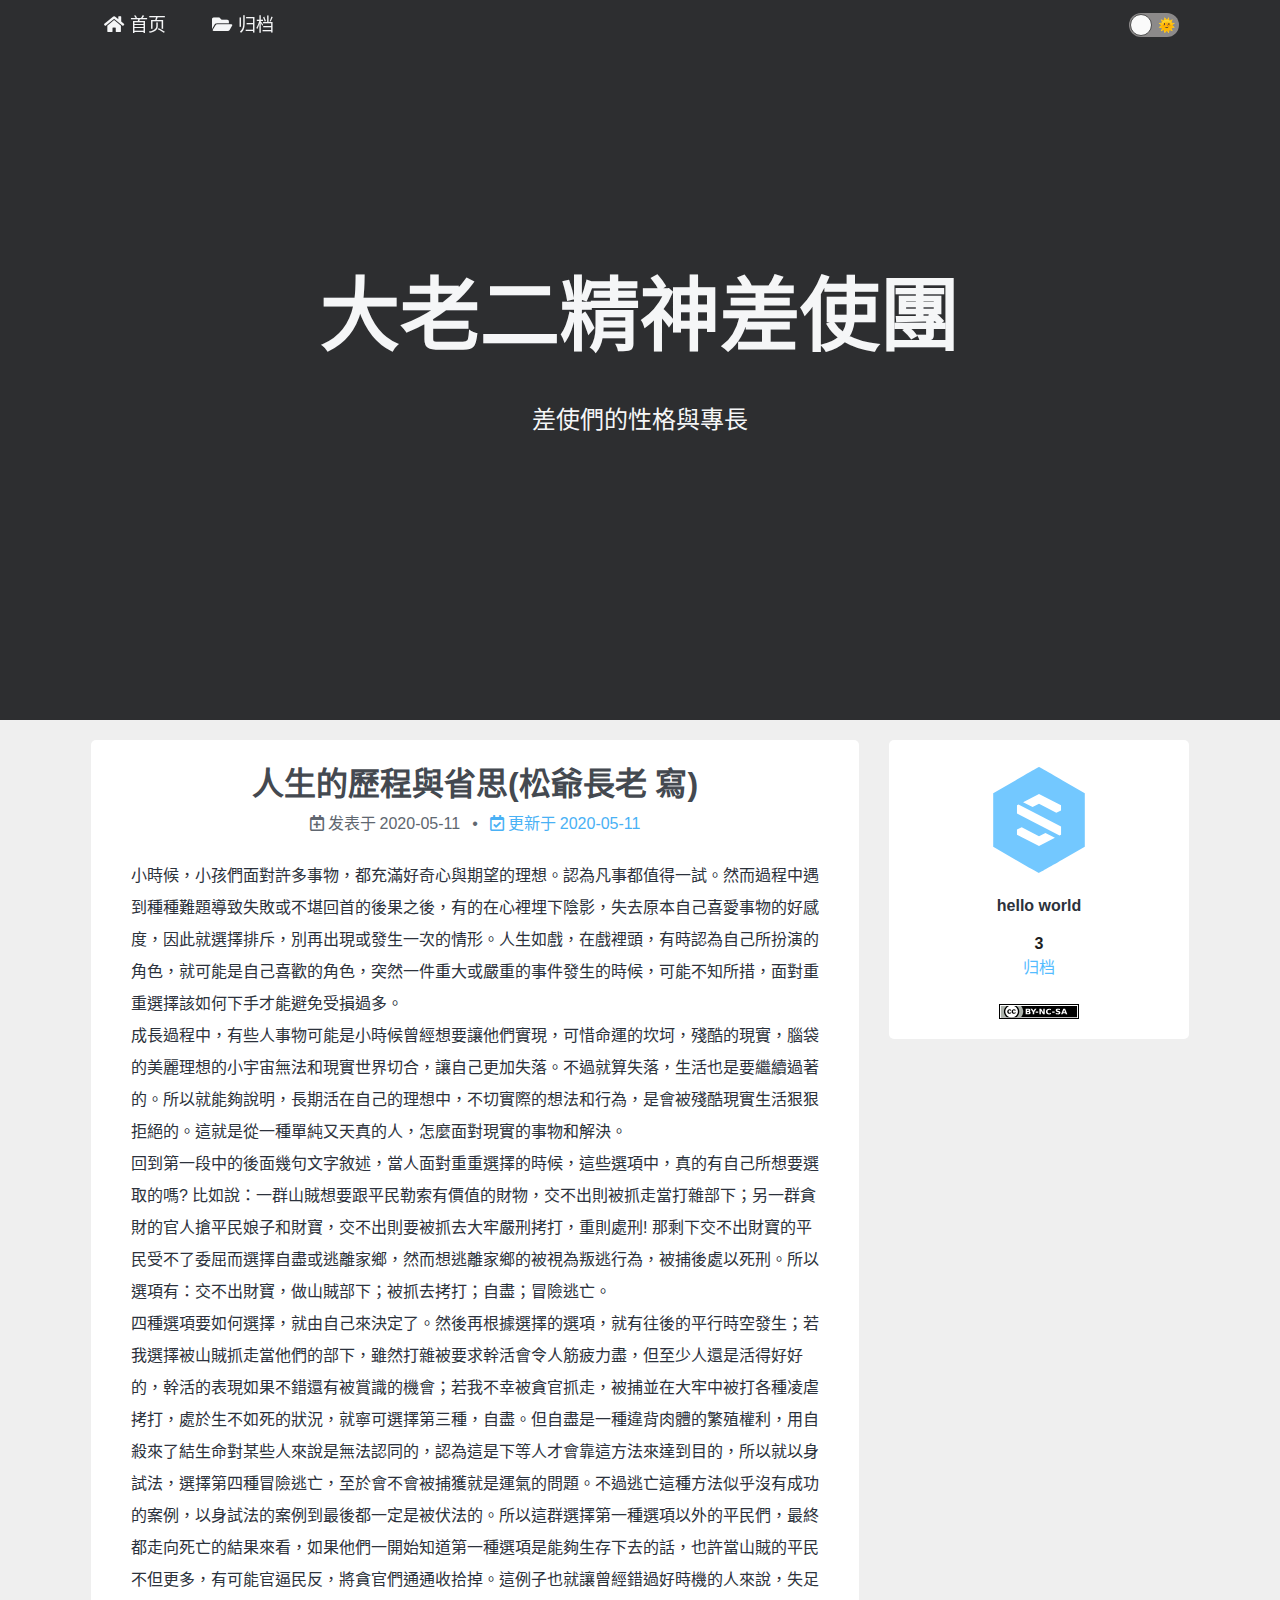
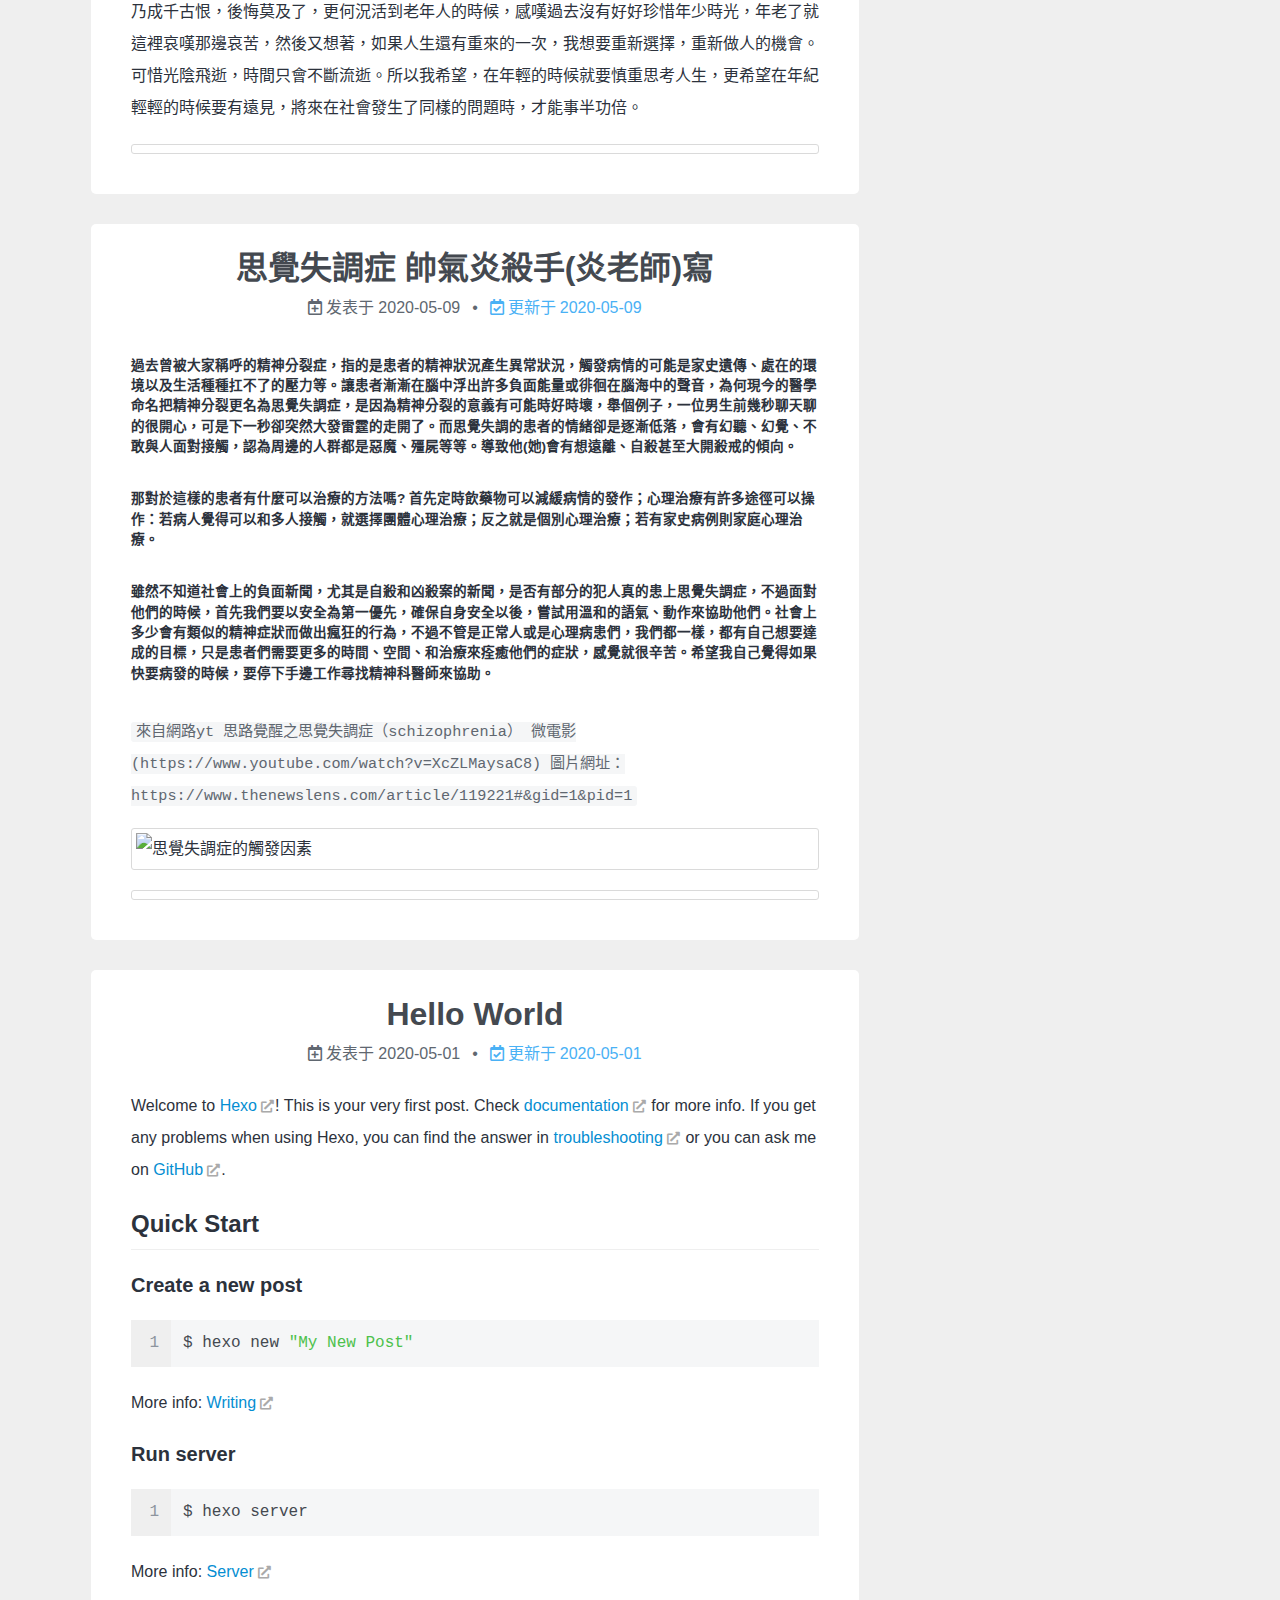
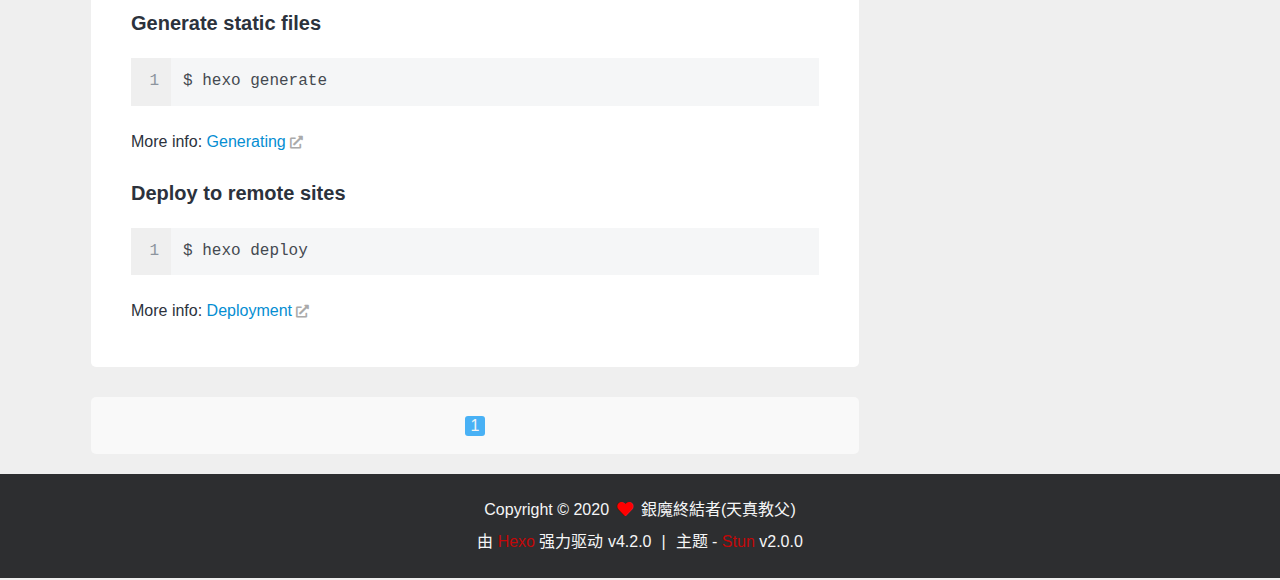
==== commit cee080a9: "Site updated: 2020-05-11 23:00:00" ====
--- a/index.html
+++ b/index.html
@@ -26,11 +26,13 @@
   pjax: undefined,
   externalLink: {"icon":{"enable":true,"name":"fas fa-external-link-alt"}},
   shortcuts: undefined,
-  prompt: {"copyButton":"Copy","copySuccess":"Copy Success","copyError":"Copy Error"},
+  prompt: {"copyButton":"复制","copySuccess":"复制成功","copyError":"复制失败"},
   sourcePath: {"js":"js","css":"css","images":"images"},
 };
 
-window.CONFIG = CONFIG;</script><meta name="generator" content="Hexo 4.2.0"></head><body><div class="container" id="container"><header class="header" id="header"><div class="header-inner"><nav class="header-nav header-nav--fixed"><div class="header-nav-inner"><div class="header-nav-menubtn"><i class="fas fa-bars"></i></div><div class="header-nav-menu"><div class="header-nav-menu-item"><a class="header-nav-menu-item__link" href="/"><span class="header-nav-menu-item__icon"><i class="fas fa-home"></i></span><span class="header-nav-menu-item__text">Home</span></a></div><div class="header-nav-menu-item"><a class="header-nav-menu-item__link" href="/archives/"><span class="header-nav-menu-item__icon"><i class="fas fa-folder-open"></i></span><span class="header-nav-menu-item__text">Archives</span></a></div></div><div class="header-nav-mode"><div class="mode"><div class="mode-track"><span class="mode-track-moon"></span><span class="mode-track-sun"></span></div><div class="mode-thumb"></div></div></div></div></nav><div class="header-banner"><div class="header-banner-info"><div class="header-banner-info__title">大老二精神差使團</div><div class="header-banner-info__subtitle">差使們的性格與專長</div></div></div></div></header><main class="main" id="main"><div class="main-inner"><div class="content-wrap" id="content-wrap"><div class="content content-home" id="content"><section class="postlist"><article class="postlist-item post"><header class="post-header"><h1 class="post-title"><a class="post-title__link" href="/2020/05/09/%E6%80%9D%E8%A6%BA%E5%A4%B1%E8%AA%BF%E7%97%87/">思覺失調症 帥氣炎殺手(炎老師)寫</a></h1><div class="post-meta"><span class="post-meta-item post-meta-item--createtime"><span class="post-meta-item__icon"><i class="far fa-calendar-plus"></i></span><span class="post-meta-item__info">Created</span><span class="post-meta-item__value">2020-05-09</span></span><span class="post-meta-item post-meta-item--updatetime"><span class="post-meta-item__icon"><i class="far fa-calendar-check"></i></span><span class="post-meta-item__info">Updated</span><span class="post-meta-item__value">2020-05-09</span></span></div></header><div class="post-body"><div class="post-excerpt">
+window.CONFIG = CONFIG;</script><meta name="generator" content="Hexo 4.2.0"></head><body><div class="container" id="container"><header class="header" id="header"><div class="header-inner"><nav class="header-nav header-nav--fixed"><div class="header-nav-inner"><div class="header-nav-menubtn"><i class="fas fa-bars"></i></div><div class="header-nav-menu"><div class="header-nav-menu-item"><a class="header-nav-menu-item__link" href="/"><span class="header-nav-menu-item__icon"><i class="fas fa-home"></i></span><span class="header-nav-menu-item__text">首页</span></a></div><div class="header-nav-menu-item"><a class="header-nav-menu-item__link" href="/archives/"><span class="header-nav-menu-item__icon"><i class="fas fa-folder-open"></i></span><span class="header-nav-menu-item__text">归档</span></a></div></div><div class="header-nav-mode"><div class="mode"><div class="mode-track"><span class="mode-track-moon"></span><span class="mode-track-sun"></span></div><div class="mode-thumb"></div></div></div></div></nav><div class="header-banner"><div class="header-banner-info"><div class="header-banner-info__title">大老二精神差使團</div><div class="header-banner-info__subtitle">差使們的性格與專長</div></div></div></div></header><main class="main" id="main"><div class="main-inner"><div class="content-wrap" id="content-wrap"><div class="content content-home" id="content"><section class="postlist"><article class="postlist-item post"><header class="post-header"><h1 class="post-title"><a class="post-title__link" href="/2020/05/11/Untitled/">人生的歷程與省思(松爺長老 寫)</a></h1><div class="post-meta"><span class="post-meta-item post-meta-item--createtime"><span class="post-meta-item__icon"><i class="far fa-calendar-plus"></i></span><span class="post-meta-item__info">发表于</span><span class="post-meta-item__value">2020-05-11</span></span><span class="post-meta-item post-meta-item--updatetime"><span class="post-meta-item__icon"><i class="far fa-calendar-check"></i></span><span class="post-meta-item__info">更新于</span><span class="post-meta-item__value">2020-05-11</span></span></div></header><div class="post-body"><div class="post-excerpt"><p>  小時候，小孩們面對許多事物，都充滿好奇心與期望的理想。認為凡事都值得一試。然而過程中遇到種種難題導致失敗或不堪回首的後果之後，有的在心裡埋下陰影，失去原本自己喜愛事物的好感度，因此就選擇排斥，別再出現或發生一次的情形。人生如戲，在戲裡頭，有時認為自己所扮演的角色，就可能是自己喜歡的角色，突然一件重大或嚴重的事件發生的時候，可能不知所措，面對重重選擇該如何下手才能避免受損過多。<br>  成長過程中，有些人事物可能是小時候曾經想要讓他們實現，可惜命運的坎坷，殘酷的現實，腦袋的美麗理想的小宇宙無法和現實世界切合，讓自己更加失落。不過就算失落，生活也是要繼續過著的。所以就能夠說明，長期活在自己的理想中，不切實際的想法和行為，是會被殘酷現實生活狠狠拒絕的。這就是從一種單純又天真的人，怎麼面對現實的事物和解決。<br>  回到第一段中的後面幾句文字敘述，當人面對重重選擇的時候，這些選項中，真的有自己所想要選取的嗎? 比如說：一群山賊想要跟平民勒索有價值的財物，交不出則被抓走當打雜部下；另一群貪財的官人搶平民娘子和財寶，交不出則要被抓去大牢嚴刑拷打，重則處刑! 那剩下交不出財寶的平民受不了委屈而選擇自盡或逃離家鄉，然而想逃離家鄉的被視為叛逃行為，被捕後處以死刑。所以選項有：交不出財寶，做山賊部下；被抓去拷打；自盡；冒險逃亡。<br>  四種選項要如何選擇，就由自己來決定了。然後再根據選擇的選項，就有往後的平行時空發生；若我選擇被山賊抓走當他們的部下，雖然打雜被要求幹活會令人筋疲力盡，但至少人還是活得好好的，幹活的表現如果不錯還有被賞識的機會；若我不幸被貪官抓走，被捕並在大牢中被打各種凌虐拷打，處於生不如死的狀況，就寧可選擇第三種，自盡。但自盡是一種違背肉體的繁殖權利，用自殺來了結生命對某些人來說是無法認同的，認為這是下等人才會靠這方法來達到目的，所以就以身試法，選擇第四種冒險逃亡，至於會不會被捕獲就是運氣的問題。不過逃亡這種方法似乎沒有成功的案例，以身試法的案例到最後都一定是被伏法的。所以這群選擇第一種選項以外的平民們，最終都走向死亡的結果來看，如果他們一開始知道第一種選項是能夠生存下去的話，也許當山賊的平民不但更多，有可能官逼民反，將貪官們通通收拾掉。這例子也就讓曾經錯過好時機的人來說，失足乃成千古恨，後悔莫及了，更何況活到老年人的時候，感嘆過去沒有好好珍惜年少時光，年老了就這裡哀嘆那邊哀苦，然後又想著，如果人生還有重來的一次，我想要重新選擇，重新做人的機會。可惜光陰飛逝，時間只會不斷流逝。所以我希望，在年輕的時候就要慎重思考人生，更希望在年紀輕輕的時候要有遠見，將來在社會發生了同樣的問題時，才能事半功倍。</p>
+<p><img src="https://i2.kknews.cc/SIG=1kb4btp/3p740003oprrn974r4n9.jpg" alt=""></p>
+</div></div></article><article class="postlist-item post"><header class="post-header"><h1 class="post-title"><a class="post-title__link" href="/2020/05/09/%E6%80%9D%E8%A6%BA%E5%A4%B1%E8%AA%BF%E7%97%87/">思覺失調症 帥氣炎殺手(炎老師)寫</a></h1><div class="post-meta"><span class="post-meta-item post-meta-item--createtime"><span class="post-meta-item__icon"><i class="far fa-calendar-plus"></i></span><span class="post-meta-item__info">发表于</span><span class="post-meta-item__value">2020-05-09</span></span><span class="post-meta-item post-meta-item--updatetime"><span class="post-meta-item__icon"><i class="far fa-calendar-check"></i></span><span class="post-meta-item__info">更新于</span><span class="post-meta-item__value">2020-05-09</span></span></div></header><div class="post-body"><div class="post-excerpt">
         <h6 id="過去曾被大家稱呼的精神分裂症，指的是患者的精神狀況產生異常狀況，觸發病情的可能是家史遺傳、處在的環境以及生活種種扛不了的壓力等。讓患者漸漸在腦中浮出許多負面能量或徘徊在腦海中的聲音，為何現今的醫學命名把精神分裂更名為思覺失調症，是因為精神分裂的意義有可能時好時壞，舉個例子，一位男生前幾秒聊天聊的很開心，可是下一秒卻突然大發雷霆的走開了。而思覺失調的患者的情緒卻是逐漸低落，會有幻聽、幻覺、不敢與人面對接觸，認為周邊的人群都是惡魔、殭屍等等。導致他-她-會有想遠離、自殺甚至大開殺戒的傾向。"   >
           <a href="#過去曾被大家稱呼的精神分裂症，指的是患者的精神狀況產生異常狀況，觸發病情的可能是家史遺傳、處在的環境以及生活種種扛不了的壓力等。讓患者漸漸在腦中浮出許多負面能量或徘徊在腦海中的聲音，為何現今的醫學命名把精神分裂更名為思覺失調症，是因為精神分裂的意義有可能時好時壞，舉個例子，一位男生前幾秒聊天聊的很開心，可是下一秒卻突然大發雷霆的走開了。而思覺失調的患者的情緒卻是逐漸低落，會有幻聽、幻覺、不敢與人面對接觸，認為周邊的人群都是惡魔、殭屍等等。導致他-她-會有想遠離、自殺甚至大開殺戒的傾向。" class="heading-link"><i class="fas fa-link"></i></a>過去曾被大家稱呼的精神分裂症，指的是患者的精神狀況產生異常狀況，觸發病情的可能是家史遺傳、處在的環境以及生活種種扛不了的壓力等。讓患者漸漸在腦中浮出許多負面能量或徘徊在腦海中的聲音，為何現今的醫學命名把精神分裂更名為思覺失調症，是因為精神分裂的意義有可能時好時壞，舉個例子，一位男生前幾秒聊天聊的很開心，可是下一秒卻突然大發雷霆的走開了。而思覺失調的患者的情緒卻是逐漸低落，會有幻聽、幻覺、不敢與人面對接觸，認為周邊的人群都是惡魔、殭屍等等。導致他(她)會有想遠離、自殺甚至大開殺戒的傾向。</h6>
       
@@ -43,7 +45,7 @@
 (https://www.youtube.com/watch?v=XcZLMaysaC8)
 圖片網址：https://www.thenewslens.com/article/119221#&amp;gid=1&amp;pid=1</code></pre><p><img   src="https://image2.thenewslens.com/2019/5/w491nvsz5jfw1zdcao0u9wpe5dia0l.jpg?q=80" style=""  alt="思覺失調症的觸發因素"></p>
 <p><img   src="https://encrypted-tbn0.gstatic.com/images?q=tbn%3AANd9GcRdG6-D56kFcHfMprVPgBVNtfD6MradJYjowHv7QOYcX_6ha_KY&usqp=CAU" style=""  alt=""></p>
-</div></div></article><article class="postlist-item post"><header class="post-header"><h1 class="post-title"><a class="post-title__link" href="/2020/05/01/hello-world/">Hello World</a></h1><div class="post-meta"><span class="post-meta-item post-meta-item--createtime"><span class="post-meta-item__icon"><i class="far fa-calendar-plus"></i></span><span class="post-meta-item__info">Created</span><span class="post-meta-item__value">2020-05-01</span></span><span class="post-meta-item post-meta-item--updatetime"><span class="post-meta-item__icon"><i class="far fa-calendar-check"></i></span><span class="post-meta-item__info">Updated</span><span class="post-meta-item__value">2020-05-01</span></span></div></header><div class="post-body"><div class="post-excerpt"><p>Welcome to <span class="exturl"><a class="exturl__link"   href="https://hexo.io/"  target="_blank" rel="noopener">Hexo</a><span class="exturl__icon"><i class="fas fa-external-link-alt"></i></span></span>! This is your very first post. Check <span class="exturl"><a class="exturl__link"   href="https://hexo.io/docs/"  target="_blank" rel="noopener">documentation</a><span class="exturl__icon"><i class="fas fa-external-link-alt"></i></span></span> for more info. If you get any problems when using Hexo, you can find the answer in <span class="exturl"><a class="exturl__link"   href="https://hexo.io/docs/troubleshooting.html"  target="_blank" rel="noopener">troubleshooting</a><span class="exturl__icon"><i class="fas fa-external-link-alt"></i></span></span> or you can ask me on <span class="exturl"><a class="exturl__link"   href="https://github.com/hexojs/hexo/issues"  target="_blank" rel="noopener">GitHub</a><span class="exturl__icon"><i class="fas fa-external-link-alt"></i></span></span>.</p>
+</div></div></article><article class="postlist-item post"><header class="post-header"><h1 class="post-title"><a class="post-title__link" href="/2020/05/01/hello-world/">Hello World</a></h1><div class="post-meta"><span class="post-meta-item post-meta-item--createtime"><span class="post-meta-item__icon"><i class="far fa-calendar-plus"></i></span><span class="post-meta-item__info">发表于</span><span class="post-meta-item__value">2020-05-01</span></span><span class="post-meta-item post-meta-item--updatetime"><span class="post-meta-item__icon"><i class="far fa-calendar-check"></i></span><span class="post-meta-item__info">更新于</span><span class="post-meta-item__value">2020-05-01</span></span></div></header><div class="post-body"><div class="post-excerpt"><p>Welcome to <span class="exturl"><a class="exturl__link"   href="https://hexo.io/"  target="_blank" rel="noopener">Hexo</a><span class="exturl__icon"><i class="fas fa-external-link-alt"></i></span></span>! This is your very first post. Check <span class="exturl"><a class="exturl__link"   href="https://hexo.io/docs/"  target="_blank" rel="noopener">documentation</a><span class="exturl__icon"><i class="fas fa-external-link-alt"></i></span></span> for more info. If you get any problems when using Hexo, you can find the answer in <span class="exturl"><a class="exturl__link"   href="https://hexo.io/docs/troubleshooting.html"  target="_blank" rel="noopener">troubleshooting</a><span class="exturl__icon"><i class="fas fa-external-link-alt"></i></span></span> or you can ask me on <span class="exturl"><a class="exturl__link"   href="https://github.com/hexojs/hexo/issues"  target="_blank" rel="noopener">GitHub</a><span class="exturl__icon"><i class="fas fa-external-link-alt"></i></span></span>.</p>
 
         <h2 id="Quick-Start"   >
           <a href="#Quick-Start" class="heading-link"><i class="fas fa-link"></i></a>Quick Start</h2>
@@ -71,4 +73,4 @@
       <figure class="highlight bash"><div class="table-container"><table><tr><td class="gutter"><pre><span class="line">1</span><br></pre></td><td class="code"><pre><span class="line">$ hexo deploy</span><br></pre></td></tr></table></div></figure>
 
 <p>More info: <span class="exturl"><a class="exturl__link"   href="https://hexo.io/docs/one-command-deployment.html"  target="_blank" rel="noopener">Deployment</a><span class="exturl__icon"><i class="fas fa-external-link-alt"></i></span></span></p>
-</div></div></article></section><nav class="paginator"><div class="paginator-inner"><span class="page-number current">1</span></div></nav></div></div><div class="sidebar-wrap" id="sidebar-wrap"><aside class="sidebar" id="sidebar"><section class="sidebar-toc hide"></section><!-- ov = overview--><section class="sidebar-ov"><div class="sidebar-ov-author"><div class="sidebar-ov-author__avatar"><img class="sidebar-ov-author__avatar_img" src="/images/icons/stun-logo.svg" alt="avatar"></div><p class="sidebar-ov-author__text">hello world</p></div><div class="sidebar-ov-state"><a class="sidebar-ov-state-item sidebar-ov-state-item--posts" href="/archives/"><div class="sidebar-ov-state-item__count">2</div><div class="sidebar-ov-state-item__name">Archives</div></a></div><div class="sidebar-ov-cc"><a href="https://creativecommons.org/licenses/by-nc-sa/4.0/deed.zh_tw" target="_blank" rel="noopener" data-popover="Creative Commons" data-popover-pos="up"><img src="/images/cc-by-nc-sa.svg"></a></div></section></aside></div><div class="clearfix"></div></div></main><footer class="footer" id="footer"><div class="footer-inner"><div><span>Copyright © 2020</span><span class="footer__icon"><i class="fas fa-heart"></i></span><span>銀魔終結者(天真教父)</span></div><div><span>Powered by <a href="http://hexo.io/" title="Hexo" target="_blank" rel="noopener">Hexo</a></span><span> v4.2.0</span><span class="footer__devider">|</span><span>Theme - <a href="https://github.com/liuyib/hexo-theme-stun/" title="Stun" target="_blank" rel="noopener">Stun</a></span><span> v2.0.0</span></div></div></footer><div class="loading-bar" id="loading-bar"><div class="loading-bar__progress"></div></div><div class="back2top" id="back2top"><span class="back2top__icon"><i class="fas fa-rocket"></i></span></div></div><script src="https://cdn.jsdelivr.net/npm/jquery@v3.4.1/dist/jquery.min.js"></script><script src="https://cdn.jsdelivr.net/npm/velocity-animate@1.5.2/velocity.min.js"></script><script src="https://cdn.jsdelivr.net/npm/velocity-animate@1.5.2/velocity.ui.min.js"></script><script src="/js/utils.js?v=2.0.0"></script><script src="/js/stun-boot.js?v=2.0.0"></script><script src="/js/scroll.js?v=2.0.0"></script><script src="/js/header.js?v=2.0.0"></script><script src="/js/sidebar.js?v=2.0.0"></script></body></html>+</div></div></article></section><nav class="paginator"><div class="paginator-inner"><span class="page-number current">1</span></div></nav></div></div><div class="sidebar-wrap" id="sidebar-wrap"><aside class="sidebar" id="sidebar"><section class="sidebar-toc hide"></section><!-- ov = overview--><section class="sidebar-ov"><div class="sidebar-ov-author"><div class="sidebar-ov-author__avatar"><img class="sidebar-ov-author__avatar_img" src="/images/icons/stun-logo.svg" alt="avatar"></div><p class="sidebar-ov-author__text">hello world</p></div><div class="sidebar-ov-state"><a class="sidebar-ov-state-item sidebar-ov-state-item--posts" href="/archives/"><div class="sidebar-ov-state-item__count">3</div><div class="sidebar-ov-state-item__name">归档</div></a></div><div class="sidebar-ov-cc"><a href="https://creativecommons.org/licenses/by-nc-sa/4.0/deed.zh_tw" target="_blank" rel="noopener" data-popover="知识共享许可协议" data-popover-pos="up"><img src="/images/cc-by-nc-sa.svg"></a></div></section></aside></div><div class="clearfix"></div></div></main><footer class="footer" id="footer"><div class="footer-inner"><div><span>Copyright © 2020</span><span class="footer__icon"><i class="fas fa-heart"></i></span><span>銀魔終結者(天真教父)</span></div><div><span>由 <a href="http://hexo.io/" title="Hexo" target="_blank" rel="noopener">Hexo</a> 强力驱动</span><span> v4.2.0</span><span class="footer__devider">|</span><span>主题 - <a href="https://github.com/liuyib/hexo-theme-stun/" title="Stun" target="_blank" rel="noopener">Stun</a></span><span> v2.0.0</span></div></div></footer><div class="loading-bar" id="loading-bar"><div class="loading-bar__progress"></div></div><div class="back2top" id="back2top"><span class="back2top__icon"><i class="fas fa-rocket"></i></span></div></div><script src="https://cdn.jsdelivr.net/npm/jquery@v3.4.1/dist/jquery.min.js"></script><script src="https://cdn.jsdelivr.net/npm/velocity-animate@1.5.2/velocity.min.js"></script><script src="https://cdn.jsdelivr.net/npm/velocity-animate@1.5.2/velocity.ui.min.js"></script><script src="/js/utils.js?v=2.0.0"></script><script src="/js/stun-boot.js?v=2.0.0"></script><script src="/js/scroll.js?v=2.0.0"></script><script src="/js/header.js?v=2.0.0"></script><script src="/js/sidebar.js?v=2.0.0"></script></body></html>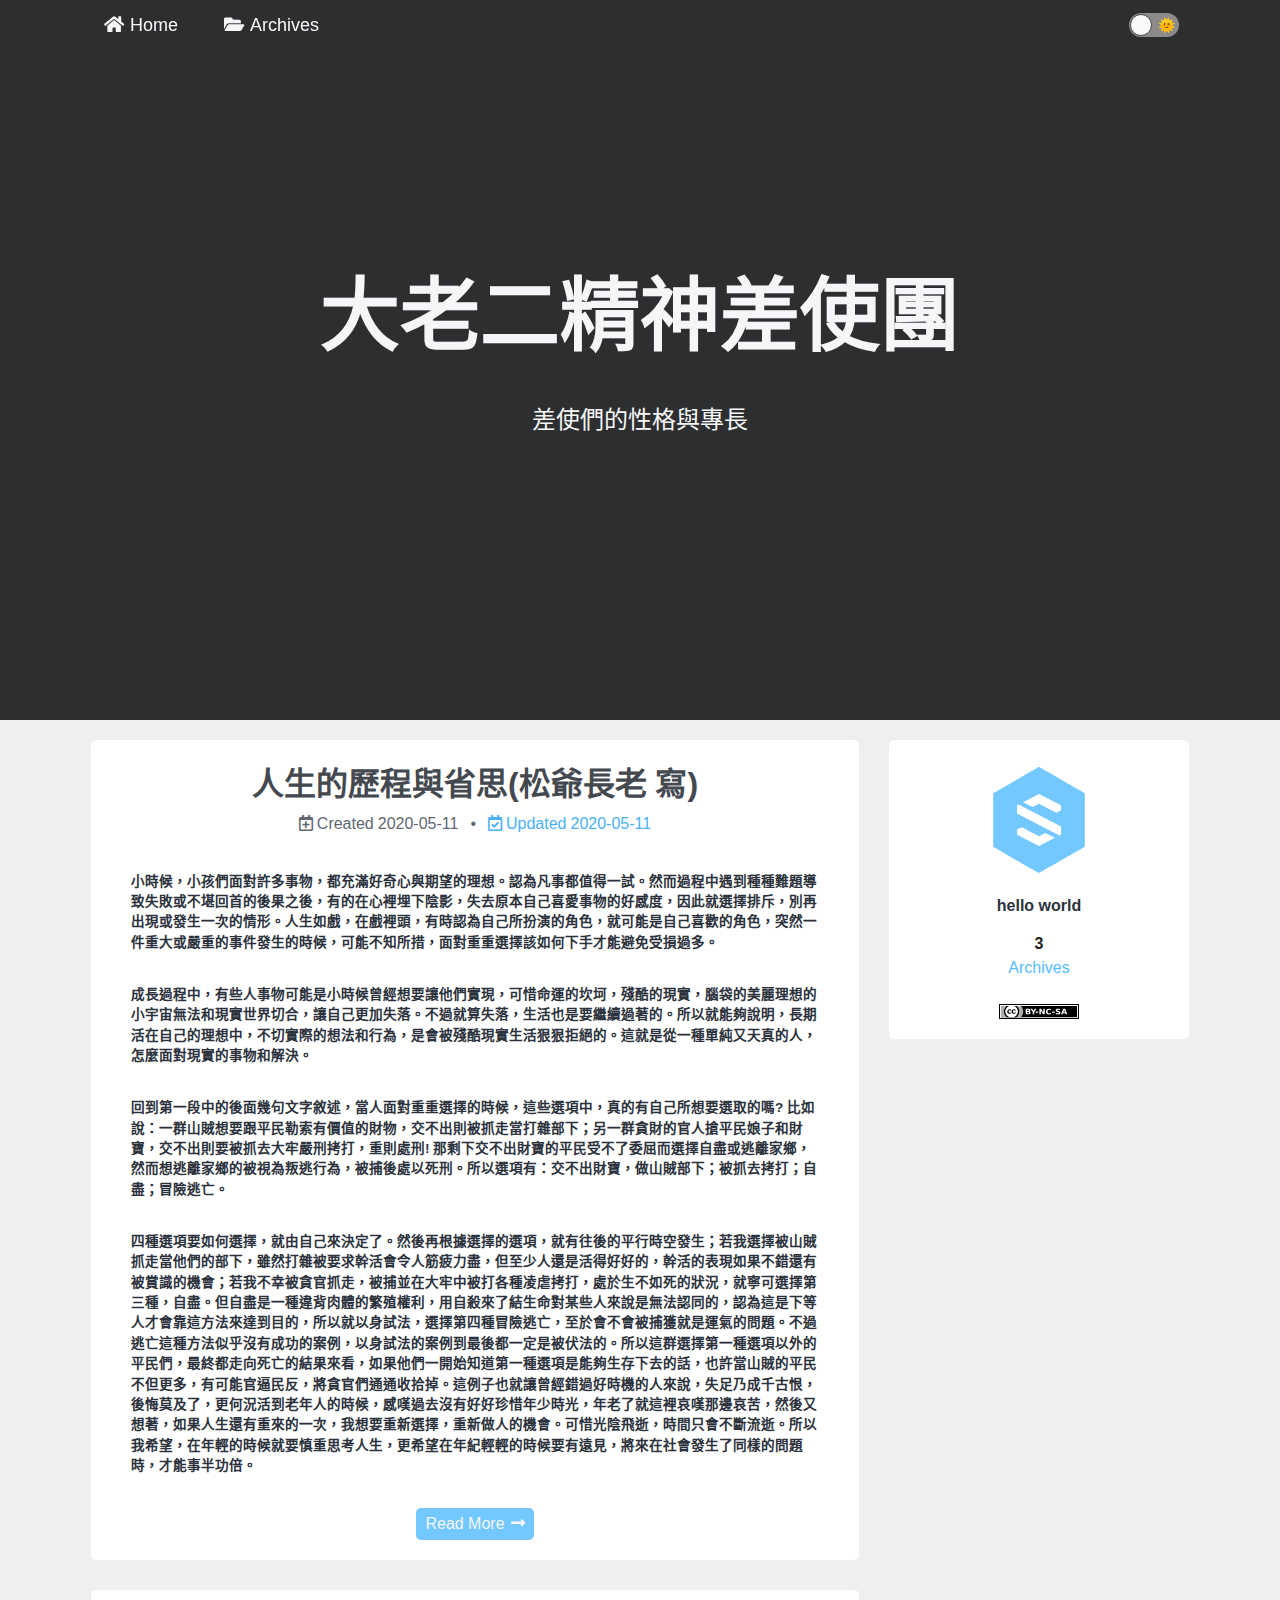
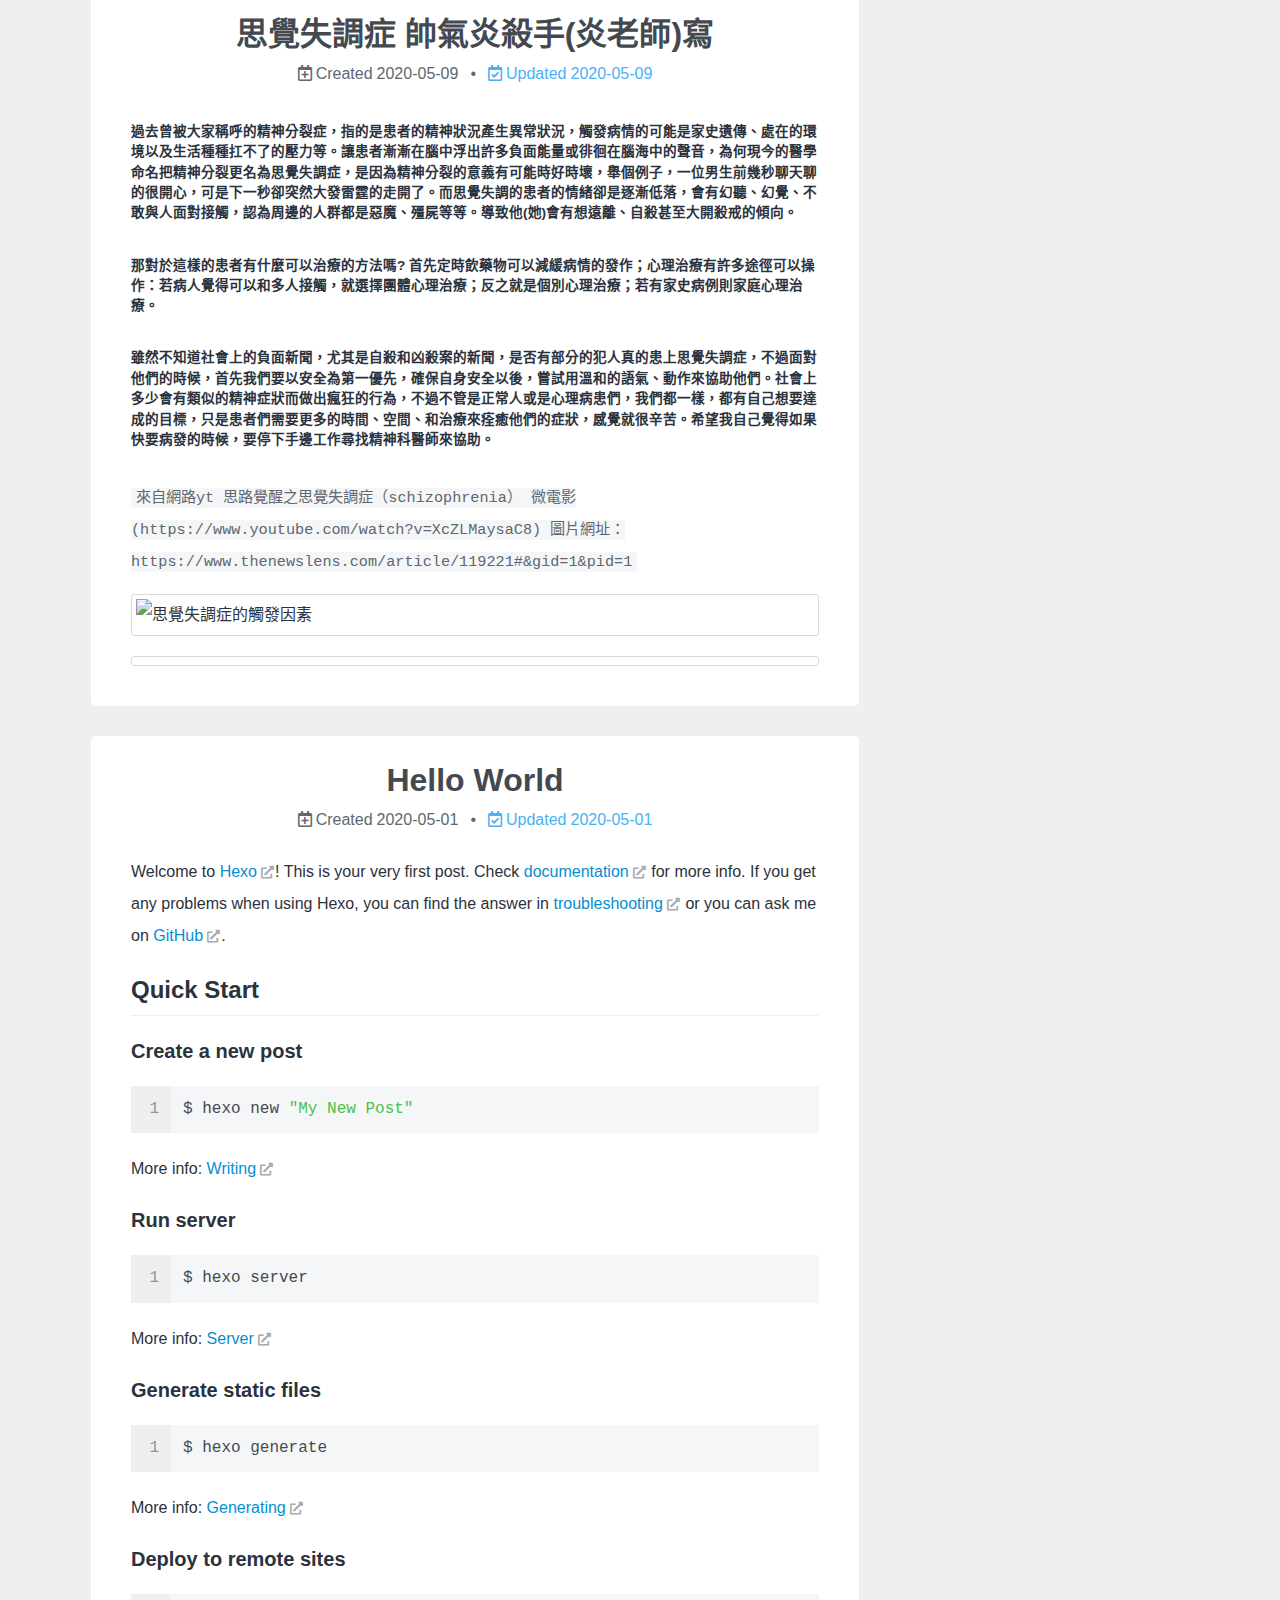
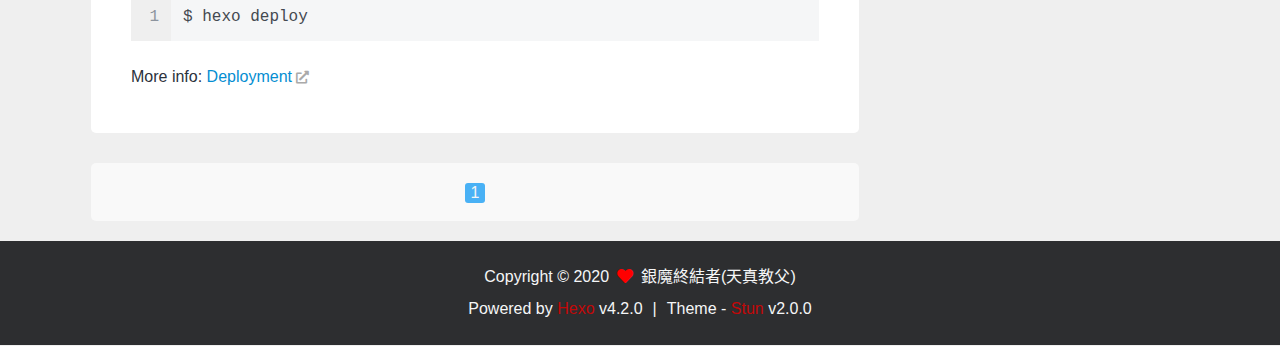
==== commit 52a25508: "Site updated: 2020-05-11 23:13:25" ====
--- a/index.html
+++ b/index.html
@@ -26,13 +26,21 @@
   pjax: undefined,
   externalLink: {"icon":{"enable":true,"name":"fas fa-external-link-alt"}},
   shortcuts: undefined,
-  prompt: {"copyButton":"复制","copySuccess":"复制成功","copyError":"复制失败"},
+  prompt: {"copyButton":"Copy","copySuccess":"Copy Success","copyError":"Copy Error"},
   sourcePath: {"js":"js","css":"css","images":"images"},
 };
 
-window.CONFIG = CONFIG;</script><meta name="generator" content="Hexo 4.2.0"></head><body><div class="container" id="container"><header class="header" id="header"><div class="header-inner"><nav class="header-nav header-nav--fixed"><div class="header-nav-inner"><div class="header-nav-menubtn"><i class="fas fa-bars"></i></div><div class="header-nav-menu"><div class="header-nav-menu-item"><a class="header-nav-menu-item__link" href="/"><span class="header-nav-menu-item__icon"><i class="fas fa-home"></i></span><span class="header-nav-menu-item__text">首页</span></a></div><div class="header-nav-menu-item"><a class="header-nav-menu-item__link" href="/archives/"><span class="header-nav-menu-item__icon"><i class="fas fa-folder-open"></i></span><span class="header-nav-menu-item__text">归档</span></a></div></div><div class="header-nav-mode"><div class="mode"><div class="mode-track"><span class="mode-track-moon"></span><span class="mode-track-sun"></span></div><div class="mode-thumb"></div></div></div></div></nav><div class="header-banner"><div class="header-banner-info"><div class="header-banner-info__title">大老二精神差使團</div><div class="header-banner-info__subtitle">差使們的性格與專長</div></div></div></div></header><main class="main" id="main"><div class="main-inner"><div class="content-wrap" id="content-wrap"><div class="content content-home" id="content"><section class="postlist"><article class="postlist-item post"><header class="post-header"><h1 class="post-title"><a class="post-title__link" href="/2020/05/11/Untitled/">人生的歷程與省思(松爺長老 寫)</a></h1><div class="post-meta"><span class="post-meta-item post-meta-item--createtime"><span class="post-meta-item__icon"><i class="far fa-calendar-plus"></i></span><span class="post-meta-item__info">发表于</span><span class="post-meta-item__value">2020-05-11</span></span><span class="post-meta-item post-meta-item--updatetime"><span class="post-meta-item__icon"><i class="far fa-calendar-check"></i></span><span class="post-meta-item__info">更新于</span><span class="post-meta-item__value">2020-05-11</span></span></div></header><div class="post-body"><div class="post-excerpt"><p>  小時候，小孩們面對許多事物，都充滿好奇心與期望的理想。認為凡事都值得一試。然而過程中遇到種種難題導致失敗或不堪回首的後果之後，有的在心裡埋下陰影，失去原本自己喜愛事物的好感度，因此就選擇排斥，別再出現或發生一次的情形。人生如戲，在戲裡頭，有時認為自己所扮演的角色，就可能是自己喜歡的角色，突然一件重大或嚴重的事件發生的時候，可能不知所措，面對重重選擇該如何下手才能避免受損過多。<br>  成長過程中，有些人事物可能是小時候曾經想要讓他們實現，可惜命運的坎坷，殘酷的現實，腦袋的美麗理想的小宇宙無法和現實世界切合，讓自己更加失落。不過就算失落，生活也是要繼續過著的。所以就能夠說明，長期活在自己的理想中，不切實際的想法和行為，是會被殘酷現實生活狠狠拒絕的。這就是從一種單純又天真的人，怎麼面對現實的事物和解決。<br>  回到第一段中的後面幾句文字敘述，當人面對重重選擇的時候，這些選項中，真的有自己所想要選取的嗎? 比如說：一群山賊想要跟平民勒索有價值的財物，交不出則被抓走當打雜部下；另一群貪財的官人搶平民娘子和財寶，交不出則要被抓去大牢嚴刑拷打，重則處刑! 那剩下交不出財寶的平民受不了委屈而選擇自盡或逃離家鄉，然而想逃離家鄉的被視為叛逃行為，被捕後處以死刑。所以選項有：交不出財寶，做山賊部下；被抓去拷打；自盡；冒險逃亡。<br>  四種選項要如何選擇，就由自己來決定了。然後再根據選擇的選項，就有往後的平行時空發生；若我選擇被山賊抓走當他們的部下，雖然打雜被要求幹活會令人筋疲力盡，但至少人還是活得好好的，幹活的表現如果不錯還有被賞識的機會；若我不幸被貪官抓走，被捕並在大牢中被打各種凌虐拷打，處於生不如死的狀況，就寧可選擇第三種，自盡。但自盡是一種違背肉體的繁殖權利，用自殺來了結生命對某些人來說是無法認同的，認為這是下等人才會靠這方法來達到目的，所以就以身試法，選擇第四種冒險逃亡，至於會不會被捕獲就是運氣的問題。不過逃亡這種方法似乎沒有成功的案例，以身試法的案例到最後都一定是被伏法的。所以這群選擇第一種選項以外的平民們，最終都走向死亡的結果來看，如果他們一開始知道第一種選項是能夠生存下去的話，也許當山賊的平民不但更多，有可能官逼民反，將貪官們通通收拾掉。這例子也就讓曾經錯過好時機的人來說，失足乃成千古恨，後悔莫及了，更何況活到老年人的時候，感嘆過去沒有好好珍惜年少時光，年老了就這裡哀嘆那邊哀苦，然後又想著，如果人生還有重來的一次，我想要重新選擇，重新做人的機會。可惜光陰飛逝，時間只會不斷流逝。所以我希望，在年輕的時候就要慎重思考人生，更希望在年紀輕輕的時候要有遠見，將來在社會發生了同樣的問題時，才能事半功倍。</p>
-<p><img src="https://i2.kknews.cc/SIG=1kb4btp/3p740003oprrn974r4n9.jpg" alt=""></p>
-</div></div></article><article class="postlist-item post"><header class="post-header"><h1 class="post-title"><a class="post-title__link" href="/2020/05/09/%E6%80%9D%E8%A6%BA%E5%A4%B1%E8%AA%BF%E7%97%87/">思覺失調症 帥氣炎殺手(炎老師)寫</a></h1><div class="post-meta"><span class="post-meta-item post-meta-item--createtime"><span class="post-meta-item__icon"><i class="far fa-calendar-plus"></i></span><span class="post-meta-item__info">发表于</span><span class="post-meta-item__value">2020-05-09</span></span><span class="post-meta-item post-meta-item--updatetime"><span class="post-meta-item__icon"><i class="far fa-calendar-check"></i></span><span class="post-meta-item__info">更新于</span><span class="post-meta-item__value">2020-05-09</span></span></div></header><div class="post-body"><div class="post-excerpt">
+window.CONFIG = CONFIG;</script><meta name="generator" content="Hexo 4.2.0"></head><body><div class="container" id="container"><header class="header" id="header"><div class="header-inner"><nav class="header-nav header-nav--fixed"><div class="header-nav-inner"><div class="header-nav-menubtn"><i class="fas fa-bars"></i></div><div class="header-nav-menu"><div class="header-nav-menu-item"><a class="header-nav-menu-item__link" href="/"><span class="header-nav-menu-item__icon"><i class="fas fa-home"></i></span><span class="header-nav-menu-item__text">Home</span></a></div><div class="header-nav-menu-item"><a class="header-nav-menu-item__link" href="/archives/"><span class="header-nav-menu-item__icon"><i class="fas fa-folder-open"></i></span><span class="header-nav-menu-item__text">Archives</span></a></div></div><div class="header-nav-mode"><div class="mode"><div class="mode-track"><span class="mode-track-moon"></span><span class="mode-track-sun"></span></div><div class="mode-thumb"></div></div></div></div></nav><div class="header-banner"><div class="header-banner-info"><div class="header-banner-info__title">大老二精神差使團</div><div class="header-banner-info__subtitle">差使們的性格與專長</div></div></div></div></header><main class="main" id="main"><div class="main-inner"><div class="content-wrap" id="content-wrap"><div class="content content-home" id="content"><section class="postlist"><article class="postlist-item post"><header class="post-header"><h1 class="post-title"><a class="post-title__link" href="/2020/05/11/Untitled/">人生的歷程與省思(松爺長老 寫)</a></h1><div class="post-meta"><span class="post-meta-item post-meta-item--createtime"><span class="post-meta-item__icon"><i class="far fa-calendar-plus"></i></span><span class="post-meta-item__info">Created</span><span class="post-meta-item__value">2020-05-11</span></span><span class="post-meta-item post-meta-item--updatetime"><span class="post-meta-item__icon"><i class="far fa-calendar-check"></i></span><span class="post-meta-item__info">Updated</span><span class="post-meta-item__value">2020-05-11</span></span></div></header><div class="post-body"><div class="post-excerpt"><h6 id="小時候，小孩們面對許多事物，都充滿好奇心與期望的理想。認為凡事都值得一試。然而過程中遇到種種難題導致失敗或不堪回首的後果之後，有的在心裡埋下陰影，失去原本自己喜愛事物的好感度，因此就選擇排斥，別再出現或發生一次的情形。人生如戲，在戲裡頭，有時認為自己所扮演的角色，就可能是自己喜歡的角色，突然一件重大或嚴重的事件發生的時候，可能不知所措，面對重重選擇該如何下手才能避免受損過多。"   >
+          <a href="#小時候，小孩們面對許多事物，都充滿好奇心與期望的理想。認為凡事都值得一試。然而過程中遇到種種難題導致失敗或不堪回首的後果之後，有的在心裡埋下陰影，失去原本自己喜愛事物的好感度，因此就選擇排斥，別再出現或發生一次的情形。人生如戲，在戲裡頭，有時認為自己所扮演的角色，就可能是自己喜歡的角色，突然一件重大或嚴重的事件發生的時候，可能不知所措，面對重重選擇該如何下手才能避免受損過多。" class="heading-link"><i class="fas fa-link"></i></a>小時候，小孩們面對許多事物，都充滿好奇心與期望的理想。認為凡事都值得一試。然而過程中遇到種種難題導致失敗或不堪回首的後果之後，有的在心裡埋下陰影，失去原本自己喜愛事物的好感度，因此就選擇排斥，別再出現或發生一次的情形。人生如戲，在戲裡頭，有時認為自己所扮演的角色，就可能是自己喜歡的角色，突然一件重大或嚴重的事件發生的時候，可能不知所措，面對重重選擇該如何下手才能避免受損過多。</h6>
+      
+        <h6 id="成長過程中，有些人事物可能是小時候曾經想要讓他們實現，可惜命運的坎坷，殘酷的現實，腦袋的美麗理想的小宇宙無法和現實世界切合，讓自己更加失落。不過就算失落，生活也是要繼續過著的。所以就能夠說明，長期活在自己的理想中，不切實際的想法和行為，是會被殘酷現實生活狠狠拒絕的。這就是從一種單純又天真的人，怎麼面對現實的事物和解決。"   >
+          <a href="#成長過程中，有些人事物可能是小時候曾經想要讓他們實現，可惜命運的坎坷，殘酷的現實，腦袋的美麗理想的小宇宙無法和現實世界切合，讓自己更加失落。不過就算失落，生活也是要繼續過著的。所以就能夠說明，長期活在自己的理想中，不切實際的想法和行為，是會被殘酷現實生活狠狠拒絕的。這就是從一種單純又天真的人，怎麼面對現實的事物和解決。" class="heading-link"><i class="fas fa-link"></i></a>成長過程中，有些人事物可能是小時候曾經想要讓他們實現，可惜命運的坎坷，殘酷的現實，腦袋的美麗理想的小宇宙無法和現實世界切合，讓自己更加失落。不過就算失落，生活也是要繼續過著的。所以就能夠說明，長期活在自己的理想中，不切實際的想法和行為，是會被殘酷現實生活狠狠拒絕的。這就是從一種單純又天真的人，怎麼面對現實的事物和解決。</h6>
+      
+        <h6 id="回到第一段中的後面幾句文字敘述，當人面對重重選擇的時候，這些選項中，真的有自己所想要選取的嗎-比如說：一群山賊想要跟平民勒索有價值的財物，交不出則被抓走當打雜部下；另一群貪財的官人搶平民娘子和財寶，交不出則要被抓去大牢嚴刑拷打，重則處刑-那剩下交不出財寶的平民受不了委屈而選擇自盡或逃離家鄉，然而想逃離家鄉的被視為叛逃行為，被捕後處以死刑。所以選項有：交不出財寶，做山賊部下；被抓去拷打；自盡；冒險逃亡。"   >
+          <a href="#回到第一段中的後面幾句文字敘述，當人面對重重選擇的時候，這些選項中，真的有自己所想要選取的嗎-比如說：一群山賊想要跟平民勒索有價值的財物，交不出則被抓走當打雜部下；另一群貪財的官人搶平民娘子和財寶，交不出則要被抓去大牢嚴刑拷打，重則處刑-那剩下交不出財寶的平民受不了委屈而選擇自盡或逃離家鄉，然而想逃離家鄉的被視為叛逃行為，被捕後處以死刑。所以選項有：交不出財寶，做山賊部下；被抓去拷打；自盡；冒險逃亡。" class="heading-link"><i class="fas fa-link"></i></a>回到第一段中的後面幾句文字敘述，當人面對重重選擇的時候，這些選項中，真的有自己所想要選取的嗎? 比如說：一群山賊想要跟平民勒索有價值的財物，交不出則被抓走當打雜部下；另一群貪財的官人搶平民娘子和財寶，交不出則要被抓去大牢嚴刑拷打，重則處刑! 那剩下交不出財寶的平民受不了委屈而選擇自盡或逃離家鄉，然而想逃離家鄉的被視為叛逃行為，被捕後處以死刑。所以選項有：交不出財寶，做山賊部下；被抓去拷打；自盡；冒險逃亡。</h6>
+      
+        <h6 id="四種選項要如何選擇，就由自己來決定了。然後再根據選擇的選項，就有往後的平行時空發生；若我選擇被山賊抓走當他們的部下，雖然打雜被要求幹活會令人筋疲力盡，但至少人還是活得好好的，幹活的表現如果不錯還有被賞識的機會；若我不幸被貪官抓走，被捕並在大牢中被打各種凌虐拷打，處於生不如死的狀況，就寧可選擇第三種，自盡。但自盡是一種違背肉體的繁殖權利，用自殺來了結生命對某些人來說是無法認同的，認為這是下等人才會靠這方法來達到目的，所以就以身試法，選擇第四種冒險逃亡，至於會不會被捕獲就是運氣的問題。不過逃亡這種方法似乎沒有成功的案例，以身試法的案例到最後都一定是被伏法的。所以這群選擇第一種選項以外的平民們，最終都走向死亡的結果來看，如果他們一開始知道第一種選項是能夠生存下去的話，也許當山賊的平民不但更多，有可能官逼民反，將貪官們通通收拾掉。這例子也就讓曾經錯過好時機的人來說，失足乃成千古恨，後悔莫及了，更何況活到老年人的時候，感嘆過去沒有好好珍惜年少時光，年老了就這裡哀嘆那邊哀苦，然後又想著，如果人生還有重來的一次，我想要重新選擇，重新做人的機會。可惜光陰飛逝，時間只會不斷流逝。所以我希望，在年輕的時候就要慎重思考人生，更希望在年紀輕輕的時候要有遠見，將來在社會發生了同樣的問題時，才能事半功倍。"   >
+          <a href="#四種選項要如何選擇，就由自己來決定了。然後再根據選擇的選項，就有往後的平行時空發生；若我選擇被山賊抓走當他們的部下，雖然打雜被要求幹活會令人筋疲力盡，但至少人還是活得好好的，幹活的表現如果不錯還有被賞識的機會；若我不幸被貪官抓走，被捕並在大牢中被打各種凌虐拷打，處於生不如死的狀況，就寧可選擇第三種，自盡。但自盡是一種違背肉體的繁殖權利，用自殺來了結生命對某些人來說是無法認同的，認為這是下等人才會靠這方法來達到目的，所以就以身試法，選擇第四種冒險逃亡，至於會不會被捕獲就是運氣的問題。不過逃亡這種方法似乎沒有成功的案例，以身試法的案例到最後都一定是被伏法的。所以這群選擇第一種選項以外的平民們，最終都走向死亡的結果來看，如果他們一開始知道第一種選項是能夠生存下去的話，也許當山賊的平民不但更多，有可能官逼民反，將貪官們通通收拾掉。這例子也就讓曾經錯過好時機的人來說，失足乃成千古恨，後悔莫及了，更何況活到老年人的時候，感嘆過去沒有好好珍惜年少時光，年老了就這裡哀嘆那邊哀苦，然後又想著，如果人生還有重來的一次，我想要重新選擇，重新做人的機會。可惜光陰飛逝，時間只會不斷流逝。所以我希望，在年輕的時候就要慎重思考人生，更希望在年紀輕輕的時候要有遠見，將來在社會發生了同樣的問題時，才能事半功倍。" class="heading-link"><i class="fas fa-link"></i></a>四種選項要如何選擇，就由自己來決定了。然後再根據選擇的選項，就有往後的平行時空發生；若我選擇被山賊抓走當他們的部下，雖然打雜被要求幹活會令人筋疲力盡，但至少人還是活得好好的，幹活的表現如果不錯還有被賞識的機會；若我不幸被貪官抓走，被捕並在大牢中被打各種凌虐拷打，處於生不如死的狀況，就寧可選擇第三種，自盡。但自盡是一種違背肉體的繁殖權利，用自殺來了結生命對某些人來說是無法認同的，認為這是下等人才會靠這方法來達到目的，所以就以身試法，選擇第四種冒險逃亡，至於會不會被捕獲就是運氣的問題。不過逃亡這種方法似乎沒有成功的案例，以身試法的案例到最後都一定是被伏法的。所以這群選擇第一種選項以外的平民們，最終都走向死亡的結果來看，如果他們一開始知道第一種選項是能夠生存下去的話，也許當山賊的平民不但更多，有可能官逼民反，將貪官們通通收拾掉。這例子也就讓曾經錯過好時機的人來說，失足乃成千古恨，後悔莫及了，更何況活到老年人的時候，感嘆過去沒有好好珍惜年少時光，年老了就這裡哀嘆那邊哀苦，然後又想著，如果人生還有重來的一次，我想要重新選擇，重新做人的機會。可惜光陰飛逝，時間只會不斷流逝。所以我希望，在年輕的時候就要慎重思考人生，更希望在年紀輕輕的時候要有遠見，將來在社會發生了同樣的問題時，才能事半功倍。</h6></div><div class="post-readmore"><a class="post-readmore__link" href="/2020/05/11/Untitled/"><span class="post-readmore__text">Read More</span><span class="post-readmore__icon"><i class="fas fa-long-arrow-alt-right"></i></span></a></div></div></article><article class="postlist-item post"><header class="post-header"><h1 class="post-title"><a class="post-title__link" href="/2020/05/09/%E6%80%9D%E8%A6%BA%E5%A4%B1%E8%AA%BF%E7%97%87/">思覺失調症 帥氣炎殺手(炎老師)寫</a></h1><div class="post-meta"><span class="post-meta-item post-meta-item--createtime"><span class="post-meta-item__icon"><i class="far fa-calendar-plus"></i></span><span class="post-meta-item__info">Created</span><span class="post-meta-item__value">2020-05-09</span></span><span class="post-meta-item post-meta-item--updatetime"><span class="post-meta-item__icon"><i class="far fa-calendar-check"></i></span><span class="post-meta-item__info">Updated</span><span class="post-meta-item__value">2020-05-09</span></span></div></header><div class="post-body"><div class="post-excerpt">
         <h6 id="過去曾被大家稱呼的精神分裂症，指的是患者的精神狀況產生異常狀況，觸發病情的可能是家史遺傳、處在的環境以及生活種種扛不了的壓力等。讓患者漸漸在腦中浮出許多負面能量或徘徊在腦海中的聲音，為何現今的醫學命名把精神分裂更名為思覺失調症，是因為精神分裂的意義有可能時好時壞，舉個例子，一位男生前幾秒聊天聊的很開心，可是下一秒卻突然大發雷霆的走開了。而思覺失調的患者的情緒卻是逐漸低落，會有幻聽、幻覺、不敢與人面對接觸，認為周邊的人群都是惡魔、殭屍等等。導致他-她-會有想遠離、自殺甚至大開殺戒的傾向。"   >
           <a href="#過去曾被大家稱呼的精神分裂症，指的是患者的精神狀況產生異常狀況，觸發病情的可能是家史遺傳、處在的環境以及生活種種扛不了的壓力等。讓患者漸漸在腦中浮出許多負面能量或徘徊在腦海中的聲音，為何現今的醫學命名把精神分裂更名為思覺失調症，是因為精神分裂的意義有可能時好時壞，舉個例子，一位男生前幾秒聊天聊的很開心，可是下一秒卻突然大發雷霆的走開了。而思覺失調的患者的情緒卻是逐漸低落，會有幻聽、幻覺、不敢與人面對接觸，認為周邊的人群都是惡魔、殭屍等等。導致他-她-會有想遠離、自殺甚至大開殺戒的傾向。" class="heading-link"><i class="fas fa-link"></i></a>過去曾被大家稱呼的精神分裂症，指的是患者的精神狀況產生異常狀況，觸發病情的可能是家史遺傳、處在的環境以及生活種種扛不了的壓力等。讓患者漸漸在腦中浮出許多負面能量或徘徊在腦海中的聲音，為何現今的醫學命名把精神分裂更名為思覺失調症，是因為精神分裂的意義有可能時好時壞，舉個例子，一位男生前幾秒聊天聊的很開心，可是下一秒卻突然大發雷霆的走開了。而思覺失調的患者的情緒卻是逐漸低落，會有幻聽、幻覺、不敢與人面對接觸，認為周邊的人群都是惡魔、殭屍等等。導致他(她)會有想遠離、自殺甚至大開殺戒的傾向。</h6>
       
@@ -45,7 +53,7 @@
 (https://www.youtube.com/watch?v=XcZLMaysaC8)
 圖片網址：https://www.thenewslens.com/article/119221#&amp;gid=1&amp;pid=1</code></pre><p><img   src="https://image2.thenewslens.com/2019/5/w491nvsz5jfw1zdcao0u9wpe5dia0l.jpg?q=80" style=""  alt="思覺失調症的觸發因素"></p>
 <p><img   src="https://encrypted-tbn0.gstatic.com/images?q=tbn%3AANd9GcRdG6-D56kFcHfMprVPgBVNtfD6MradJYjowHv7QOYcX_6ha_KY&usqp=CAU" style=""  alt=""></p>
-</div></div></article><article class="postlist-item post"><header class="post-header"><h1 class="post-title"><a class="post-title__link" href="/2020/05/01/hello-world/">Hello World</a></h1><div class="post-meta"><span class="post-meta-item post-meta-item--createtime"><span class="post-meta-item__icon"><i class="far fa-calendar-plus"></i></span><span class="post-meta-item__info">发表于</span><span class="post-meta-item__value">2020-05-01</span></span><span class="post-meta-item post-meta-item--updatetime"><span class="post-meta-item__icon"><i class="far fa-calendar-check"></i></span><span class="post-meta-item__info">更新于</span><span class="post-meta-item__value">2020-05-01</span></span></div></header><div class="post-body"><div class="post-excerpt"><p>Welcome to <span class="exturl"><a class="exturl__link"   href="https://hexo.io/"  target="_blank" rel="noopener">Hexo</a><span class="exturl__icon"><i class="fas fa-external-link-alt"></i></span></span>! This is your very first post. Check <span class="exturl"><a class="exturl__link"   href="https://hexo.io/docs/"  target="_blank" rel="noopener">documentation</a><span class="exturl__icon"><i class="fas fa-external-link-alt"></i></span></span> for more info. If you get any problems when using Hexo, you can find the answer in <span class="exturl"><a class="exturl__link"   href="https://hexo.io/docs/troubleshooting.html"  target="_blank" rel="noopener">troubleshooting</a><span class="exturl__icon"><i class="fas fa-external-link-alt"></i></span></span> or you can ask me on <span class="exturl"><a class="exturl__link"   href="https://github.com/hexojs/hexo/issues"  target="_blank" rel="noopener">GitHub</a><span class="exturl__icon"><i class="fas fa-external-link-alt"></i></span></span>.</p>
+</div></div></article><article class="postlist-item post"><header class="post-header"><h1 class="post-title"><a class="post-title__link" href="/2020/05/01/hello-world/">Hello World</a></h1><div class="post-meta"><span class="post-meta-item post-meta-item--createtime"><span class="post-meta-item__icon"><i class="far fa-calendar-plus"></i></span><span class="post-meta-item__info">Created</span><span class="post-meta-item__value">2020-05-01</span></span><span class="post-meta-item post-meta-item--updatetime"><span class="post-meta-item__icon"><i class="far fa-calendar-check"></i></span><span class="post-meta-item__info">Updated</span><span class="post-meta-item__value">2020-05-01</span></span></div></header><div class="post-body"><div class="post-excerpt"><p>Welcome to <span class="exturl"><a class="exturl__link"   href="https://hexo.io/"  target="_blank" rel="noopener">Hexo</a><span class="exturl__icon"><i class="fas fa-external-link-alt"></i></span></span>! This is your very first post. Check <span class="exturl"><a class="exturl__link"   href="https://hexo.io/docs/"  target="_blank" rel="noopener">documentation</a><span class="exturl__icon"><i class="fas fa-external-link-alt"></i></span></span> for more info. If you get any problems when using Hexo, you can find the answer in <span class="exturl"><a class="exturl__link"   href="https://hexo.io/docs/troubleshooting.html"  target="_blank" rel="noopener">troubleshooting</a><span class="exturl__icon"><i class="fas fa-external-link-alt"></i></span></span> or you can ask me on <span class="exturl"><a class="exturl__link"   href="https://github.com/hexojs/hexo/issues"  target="_blank" rel="noopener">GitHub</a><span class="exturl__icon"><i class="fas fa-external-link-alt"></i></span></span>.</p>
 
         <h2 id="Quick-Start"   >
           <a href="#Quick-Start" class="heading-link"><i class="fas fa-link"></i></a>Quick Start</h2>
@@ -73,4 +81,4 @@
       <figure class="highlight bash"><div class="table-container"><table><tr><td class="gutter"><pre><span class="line">1</span><br></pre></td><td class="code"><pre><span class="line">$ hexo deploy</span><br></pre></td></tr></table></div></figure>
 
 <p>More info: <span class="exturl"><a class="exturl__link"   href="https://hexo.io/docs/one-command-deployment.html"  target="_blank" rel="noopener">Deployment</a><span class="exturl__icon"><i class="fas fa-external-link-alt"></i></span></span></p>
-</div></div></article></section><nav class="paginator"><div class="paginator-inner"><span class="page-number current">1</span></div></nav></div></div><div class="sidebar-wrap" id="sidebar-wrap"><aside class="sidebar" id="sidebar"><section class="sidebar-toc hide"></section><!-- ov = overview--><section class="sidebar-ov"><div class="sidebar-ov-author"><div class="sidebar-ov-author__avatar"><img class="sidebar-ov-author__avatar_img" src="/images/icons/stun-logo.svg" alt="avatar"></div><p class="sidebar-ov-author__text">hello world</p></div><div class="sidebar-ov-state"><a class="sidebar-ov-state-item sidebar-ov-state-item--posts" href="/archives/"><div class="sidebar-ov-state-item__count">3</div><div class="sidebar-ov-state-item__name">归档</div></a></div><div class="sidebar-ov-cc"><a href="https://creativecommons.org/licenses/by-nc-sa/4.0/deed.zh_tw" target="_blank" rel="noopener" data-popover="知识共享许可协议" data-popover-pos="up"><img src="/images/cc-by-nc-sa.svg"></a></div></section></aside></div><div class="clearfix"></div></div></main><footer class="footer" id="footer"><div class="footer-inner"><div><span>Copyright © 2020</span><span class="footer__icon"><i class="fas fa-heart"></i></span><span>銀魔終結者(天真教父)</span></div><div><span>由 <a href="http://hexo.io/" title="Hexo" target="_blank" rel="noopener">Hexo</a> 强力驱动</span><span> v4.2.0</span><span class="footer__devider">|</span><span>主题 - <a href="https://github.com/liuyib/hexo-theme-stun/" title="Stun" target="_blank" rel="noopener">Stun</a></span><span> v2.0.0</span></div></div></footer><div class="loading-bar" id="loading-bar"><div class="loading-bar__progress"></div></div><div class="back2top" id="back2top"><span class="back2top__icon"><i class="fas fa-rocket"></i></span></div></div><script src="https://cdn.jsdelivr.net/npm/jquery@v3.4.1/dist/jquery.min.js"></script><script src="https://cdn.jsdelivr.net/npm/velocity-animate@1.5.2/velocity.min.js"></script><script src="https://cdn.jsdelivr.net/npm/velocity-animate@1.5.2/velocity.ui.min.js"></script><script src="/js/utils.js?v=2.0.0"></script><script src="/js/stun-boot.js?v=2.0.0"></script><script src="/js/scroll.js?v=2.0.0"></script><script src="/js/header.js?v=2.0.0"></script><script src="/js/sidebar.js?v=2.0.0"></script></body></html>+</div></div></article></section><nav class="paginator"><div class="paginator-inner"><span class="page-number current">1</span></div></nav></div></div><div class="sidebar-wrap" id="sidebar-wrap"><aside class="sidebar" id="sidebar"><section class="sidebar-toc hide"></section><!-- ov = overview--><section class="sidebar-ov"><div class="sidebar-ov-author"><div class="sidebar-ov-author__avatar"><img class="sidebar-ov-author__avatar_img" src="/images/icons/stun-logo.svg" alt="avatar"></div><p class="sidebar-ov-author__text">hello world</p></div><div class="sidebar-ov-state"><a class="sidebar-ov-state-item sidebar-ov-state-item--posts" href="/archives/"><div class="sidebar-ov-state-item__count">3</div><div class="sidebar-ov-state-item__name">Archives</div></a></div><div class="sidebar-ov-cc"><a href="https://creativecommons.org/licenses/by-nc-sa/4.0/deed.zh_tw" target="_blank" rel="noopener" data-popover="Creative Commons" data-popover-pos="up"><img src="/images/cc-by-nc-sa.svg"></a></div></section></aside></div><div class="clearfix"></div></div></main><footer class="footer" id="footer"><div class="footer-inner"><div><span>Copyright © 2020</span><span class="footer__icon"><i class="fas fa-heart"></i></span><span>銀魔終結者(天真教父)</span></div><div><span>Powered by <a href="http://hexo.io/" title="Hexo" target="_blank" rel="noopener">Hexo</a></span><span> v4.2.0</span><span class="footer__devider">|</span><span>Theme - <a href="https://github.com/liuyib/hexo-theme-stun/" title="Stun" target="_blank" rel="noopener">Stun</a></span><span> v2.0.0</span></div></div></footer><div class="loading-bar" id="loading-bar"><div class="loading-bar__progress"></div></div><div class="back2top" id="back2top"><span class="back2top__icon"><i class="fas fa-rocket"></i></span></div></div><script src="https://cdn.jsdelivr.net/npm/jquery@v3.4.1/dist/jquery.min.js"></script><script src="https://cdn.jsdelivr.net/npm/velocity-animate@1.5.2/velocity.min.js"></script><script src="https://cdn.jsdelivr.net/npm/velocity-animate@1.5.2/velocity.ui.min.js"></script><script src="/js/utils.js?v=2.0.0"></script><script src="/js/stun-boot.js?v=2.0.0"></script><script src="/js/scroll.js?v=2.0.0"></script><script src="/js/header.js?v=2.0.0"></script><script src="/js/sidebar.js?v=2.0.0"></script></body></html>